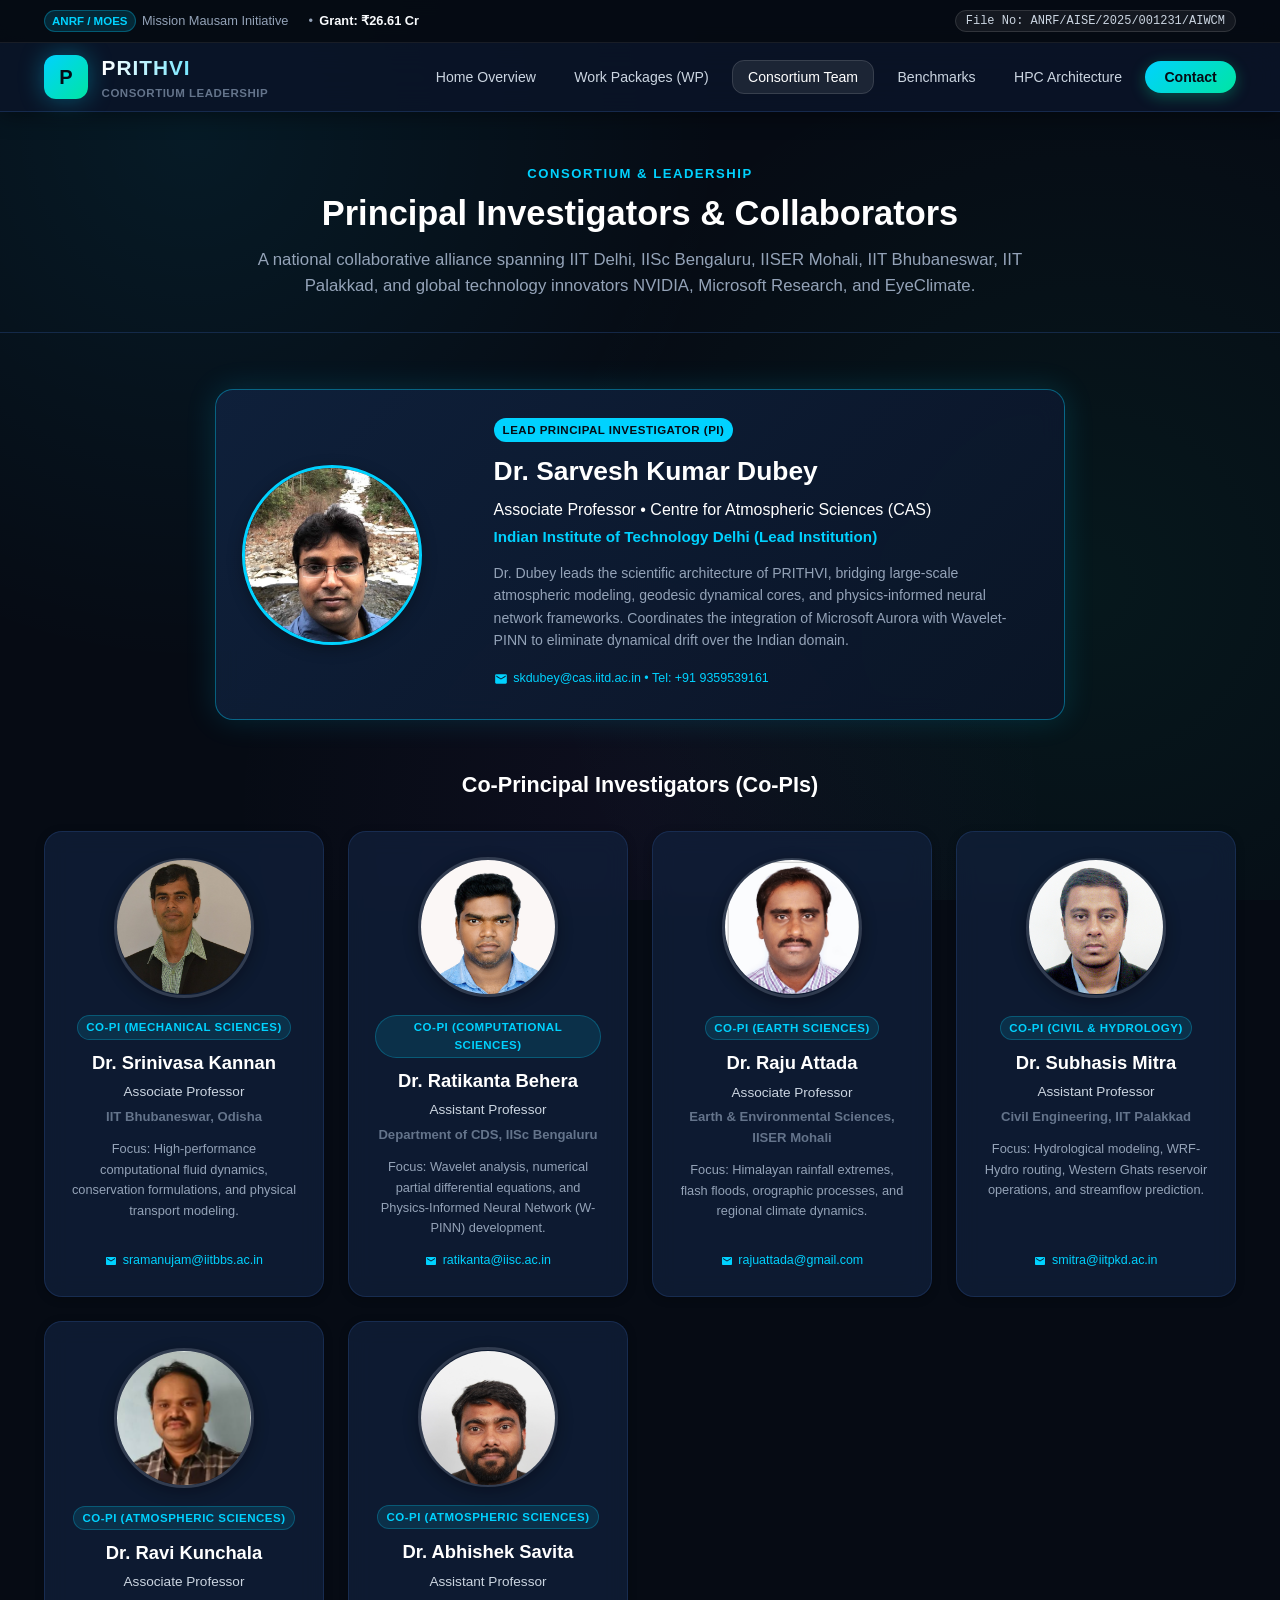
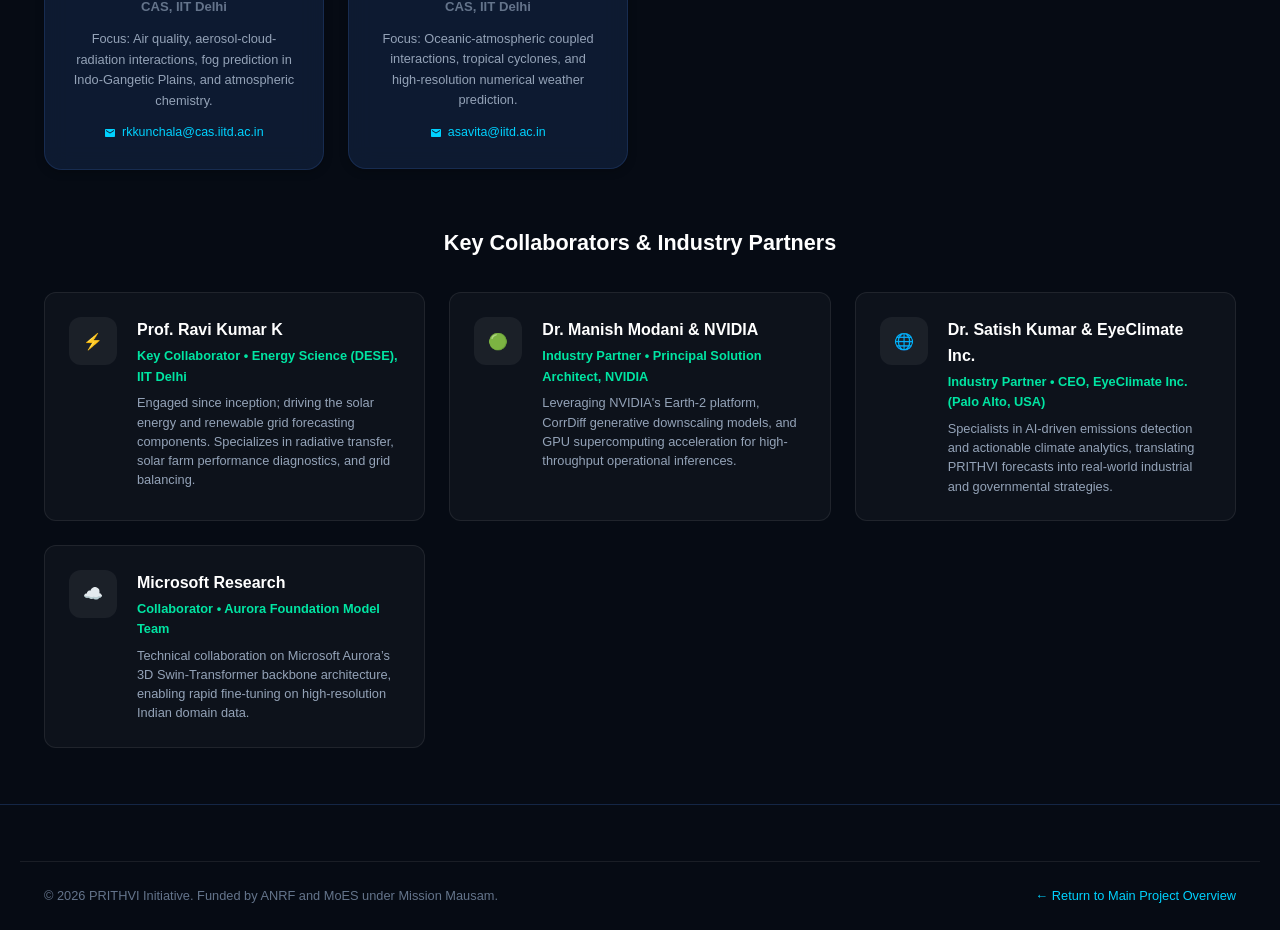
==== team.html @ 878b743e "Initial release of PRITHVI project website (ANRF / MoES Mission Mausam)" ====
<!DOCTYPE html>
<html lang="en">
<head>
  <meta charset="UTF-8">
  <meta name="viewport" content="width=device-width, initial-scale=1.0">
  <title>Consortium Investigators & Partners | PRITHVI Initiative</title>
  <meta name="description" content="Principal Investigators, Co-PIs, and Collaborating Institutions of PRITHVI.">
  <link rel="stylesheet" href="assets/css/prithvi.css">
  <link rel="shortcut icon" href="assets/images/iitd_logo_red.png" type="image/png">
</head>
<body>

  <!-- Top Strip -->
  <aside class="top-gov-banner">
    <div class="container top-gov-content">
      <div class="funding-sponsors">
        <span class="sponsor-badge"><span class="tag">ANRF / MoES</span> Mission Mausam Initiative</span>
        <span class="sponsor-badge">&bull; <strong>Grant: ₹26.61 Cr</strong></span>
      </div>
      <div>
        <span class="grant-id-badge">File No: ANRF/AISE/2025/001231/AIWCM</span>
      </div>
    </div>
  </aside>

  <!-- Navigation -->
  <header class="site-nav-wrapper">
    <div class="container site-nav">
      <a href="index.html" class="nav-brand">
        <div class="brand-icon-emblem">P</div>
        <div class="brand-titles">
          <span class="brand-title-main">PRITHVI</span>
          <span class="brand-title-sub">Consortium Leadership</span>
        </div>
      </a>

      <button class="mobile-menu-btn" id="mobileMenuBtn" aria-label="Toggle navigation menu">&#9776;</button>

      <ul class="nav-menu" id="navMenu">
        <li><a href="index.html" class="nav-link">Home Overview</a></li>
        <li><a href="wp.html" class="nav-link">Work Packages (WP)</a></li>
        <li><a href="team.html" class="nav-link active">Consortium Team</a></li>
        <li><a href="index.html#benchmarks" class="nav-link">Benchmarks</a></li>
        <li><a href="index.html#compute" class="nav-link">HPC Architecture</a></li>
        <li><a href="index.html#contact" class="nav-link nav-cta">Contact</a></li>
      </ul>
    </div>
  </header>

  <!-- Page Header -->
  <section class="section-wrapper" style="padding: 3rem 0 2rem; border-bottom: 1px solid var(--prithvi-navy-border);">
    <div class="container" style="text-align: center;">
      <span class="section-eyebrow">Consortium & Leadership</span>
      <h1 class="section-title">Principal Investigators & Collaborators</h1>
      <p class="section-subtitle" style="max-width: 820px; margin: 0 auto;">
        A national collaborative alliance spanning IIT Delhi, IISc Bengaluru, IISER Mohali, IIT Bhubaneswar, IIT Palakkad, and global technology innovators NVIDIA, Microsoft Research, and EyeClimate.
      </p>
    </div>
  </section>

  <!-- Team Main Content -->
  <main class="main-content container" style="padding: 3.5rem 1.5rem;">
    
    <!-- Lead PI Card -->
    <div class="team-card lead-pi" style="margin-bottom: 3rem;">
      <div class="team-avatar-box">
        <img src="assets/images/team/sarvesh_dubey.jpg" alt="Dr. Sarvesh Kumar Dubey">
      </div>
      <div>
        <span class="team-role-badge lead">Lead Principal Investigator (PI)</span>
        <h3 class="team-name" style="font-size: 1.65rem;">Dr. Sarvesh Kumar Dubey</h3>
        <p class="team-title" style="font-size: 1rem; color: #ffffff;">Associate Professor &bull; Centre for Atmospheric Sciences (CAS)</p>
        <p class="team-institution" style="color: var(--prithvi-cyan); font-size: 0.95rem;">Indian Institute of Technology Delhi (Lead Institution)</p>
        <p style="font-size: 0.88rem; color: var(--text-secondary); line-height: 1.6; margin: 0.75rem 0 1rem;">
          Dr. Dubey leads the scientific architecture of PRITHVI, bridging large-scale atmospheric modeling, geodesic dynamical cores, and physics-informed neural network frameworks. Coordinates the integration of Microsoft Aurora with Wavelet-PINN to eliminate dynamical drift over the Indian domain.
        </p>
        <a href="mailto:skdubey@cas.iitd.ac.in" class="team-email">
          <svg width="14" height="14" fill="currentColor" viewBox="0 0 24 24"><path d="M20 4H4c-1.1 0-1.99.9-1.99 2L2 18c0 1.1.9 2 2 2h16c1.1 0 2-.9 2-2V6c0-1.1-.9-2-2-2zm0 4l-8 5-8-5V6l8 5 8-5v2z"/></svg>
          skdubey@cas.iitd.ac.in &bull; Tel: +91 9359539161
        </a>
      </div>
    </div>

    <!-- Co-PIs Grid -->
    <h3 style="font-size: 1.35rem; font-weight: 700; color: #ffffff; margin-bottom: 1.75rem; text-align: center;">
      Co-Principal Investigators (Co-PIs)
    </h3>

    <div class="team-grid" style="margin-bottom: 3.5rem;">
      
      <div class="team-card">
        <div class="team-avatar-box">
          <img src="assets/images/team/srinivasa_kannan.png" alt="Dr. Srinivasa Kannan">
        </div>
        <span class="team-role-badge">Co-PI (Mechanical Sciences)</span>
        <h4 class="team-name">Dr. Srinivasa Kannan</h4>
        <p class="team-title">Associate Professor</p>
        <p class="team-institution">IIT Bhubaneswar, Odisha</p>
        <p style="font-size: 0.8rem; color: var(--text-secondary); margin-bottom: 0.75rem;">
          Focus: High-performance computational fluid dynamics, conservation formulations, and physical transport modeling.
        </p>
        <a href="mailto:sramanujam@iitbbs.ac.in" class="team-email">
          <svg width="12" height="12" fill="currentColor" viewBox="0 0 24 24"><path d="M20 4H4c-1.1 0-1.99.9-1.99 2L2 18c0 1.1.9 2 2 2h16c1.1 0 2-.9 2-2V6c0-1.1-.9-2-2-2zm0 4l-8 5-8-5V6l8 5 8-5v2z"/></svg>
          sramanujam@iitbbs.ac.in
        </a>
      </div>

      <div class="team-card">
        <div class="team-avatar-box">
          <img src="assets/images/team/ratikanta_behera.png" alt="Dr. Ratikanta Behera">
        </div>
        <span class="team-role-badge">Co-PI (Computational Sciences)</span>
        <h4 class="team-name">Dr. Ratikanta Behera</h4>
        <p class="team-title">Assistant Professor</p>
        <p class="team-institution">Department of CDS, IISc Bengaluru</p>
        <p style="font-size: 0.8rem; color: var(--text-secondary); margin-bottom: 0.75rem;">
          Focus: Wavelet analysis, numerical partial differential equations, and Physics-Informed Neural Network (W-PINN) development.
        </p>
        <a href="mailto:ratikanta@iisc.ac.in" class="team-email">
          <svg width="12" height="12" fill="currentColor" viewBox="0 0 24 24"><path d="M20 4H4c-1.1 0-1.99.9-1.99 2L2 18c0 1.1.9 2 2 2h16c1.1 0 2-.9 2-2V6c0-1.1-.9-2-2-2zm0 4l-8 5-8-5V6l8 5 8-5v2z"/></svg>
          ratikanta@iisc.ac.in
        </a>
      </div>

      <div class="team-card">
        <div class="team-avatar-box">
          <img src="assets/images/team/raju_attada.png" alt="Dr. Raju Attada">
        </div>
        <span class="team-role-badge">Co-PI (Earth Sciences)</span>
        <h4 class="team-name">Dr. Raju Attada</h4>
        <p class="team-title">Associate Professor</p>
        <p class="team-institution">Earth & Environmental Sciences, IISER Mohali</p>
        <p style="font-size: 0.8rem; color: var(--text-secondary); margin-bottom: 0.75rem;">
          Focus: Himalayan rainfall extremes, flash floods, orographic processes, and regional climate dynamics.
        </p>
        <a href="mailto:rajuattada@gmail.com" class="team-email">
          <svg width="12" height="12" fill="currentColor" viewBox="0 0 24 24"><path d="M20 4H4c-1.1 0-1.99.9-1.99 2L2 18c0 1.1.9 2 2 2h16c1.1 0 2-.9 2-2V6c0-1.1-.9-2-2-2zm0 4l-8 5-8-5V6l8 5 8-5v2z"/></svg>
          rajuattada@gmail.com
        </a>
      </div>

      <div class="team-card">
        <div class="team-avatar-box">
          <img src="assets/images/team/subhasis_mitra.png" alt="Dr. Subhasis Mitra">
        </div>
        <span class="team-role-badge">Co-PI (Civil & Hydrology)</span>
        <h4 class="team-name">Dr. Subhasis Mitra</h4>
        <p class="team-title">Assistant Professor</p>
        <p class="team-institution">Civil Engineering, IIT Palakkad</p>
        <p style="font-size: 0.8rem; color: var(--text-secondary); margin-bottom: 0.75rem;">
          Focus: Hydrological modeling, WRF-Hydro routing, Western Ghats reservoir operations, and streamflow prediction.
        </p>
        <a href="mailto:smitra@iitpkd.ac.in" class="team-email">
          <svg width="12" height="12" fill="currentColor" viewBox="0 0 24 24"><path d="M20 4H4c-1.1 0-1.99.9-1.99 2L2 18c0 1.1.9 2 2 2h16c1.1 0 2-.9 2-2V6c0-1.1-.9-2-2-2zm0 4l-8 5-8-5V6l8 5 8-5v2z"/></svg>
          smitra@iitpkd.ac.in
        </a>
      </div>

      <div class="team-card">
        <div class="team-avatar-box">
          <img src="assets/images/team/ravi_kunchala.png" alt="Dr. Ravi Kunchala">
        </div>
        <span class="team-role-badge">Co-PI (Atmospheric Sciences)</span>
        <h4 class="team-name">Dr. Ravi Kunchala</h4>
        <p class="team-title">Associate Professor</p>
        <p class="team-institution">CAS, IIT Delhi</p>
        <p style="font-size: 0.8rem; color: var(--text-secondary); margin-bottom: 0.75rem;">
          Focus: Air quality, aerosol-cloud-radiation interactions, fog prediction in Indo-Gangetic Plains, and atmospheric chemistry.
        </p>
        <a href="mailto:rkkunchala@cas.iitd.ac.in" class="team-email">
          <svg width="12" height="12" fill="currentColor" viewBox="0 0 24 24"><path d="M20 4H4c-1.1 0-1.99.9-1.99 2L2 18c0 1.1.9 2 2 2h16c1.1 0 2-.9 2-2V6c0-1.1-.9-2-2-2zm0 4l-8 5-8-5V6l8 5 8-5v2z"/></svg>
          rkkunchala@cas.iitd.ac.in
        </a>
      </div>

      <div class="team-card">
        <div class="team-avatar-box">
          <img src="assets/images/team/abhishek_savita.png" alt="Dr. Abhishek Savita">
        </div>
        <span class="team-role-badge">Co-PI (Atmospheric Sciences)</span>
        <h4 class="team-name">Dr. Abhishek Savita</h4>
        <p class="team-title">Assistant Professor</p>
        <p class="team-institution">CAS, IIT Delhi</p>
        <p style="font-size: 0.8rem; color: var(--text-secondary); margin-bottom: 0.75rem;">
          Focus: Oceanic-atmospheric coupled interactions, tropical cyclones, and high-resolution numerical weather prediction.
        </p>
        <a href="mailto:asavita@iitd.ac.in" class="team-email">
          <svg width="12" height="12" fill="currentColor" viewBox="0 0 24 24"><path d="M20 4H4c-1.1 0-1.99.9-1.99 2L2 18c0 1.1.9 2 2 2h16c1.1 0 2-.9 2-2V6c0-1.1-.9-2-2-2zm0 4l-8 5-8-5V6l8 5 8-5v2z"/></svg>
          asavita@iitd.ac.in
        </a>
      </div>

    </div>

    <!-- Key Collaborators & Industry Section -->
    <h3 style="font-size: 1.35rem; font-weight: 700; color: #ffffff; margin-bottom: 1.5rem; text-align: center;">
      Key Collaborators & Industry Partners
    </h3>

    <div class="collab-cards-grid">
      <div class="collab-card">
        <div class="collab-icon">⚡</div>
        <div class="collab-info">
          <h4>Prof. Ravi Kumar K</h4>
          <div class="collab-role">Key Collaborator &bull; Energy Science (DESE), IIT Delhi</div>
          <p>
            Engaged since inception; driving the solar energy and renewable grid forecasting components. Specializes in radiative transfer, solar farm performance diagnostics, and grid balancing.
          </p>
        </div>
      </div>

      <div class="collab-card">
        <div class="collab-icon">🟢</div>
        <div class="collab-info">
          <h4>Dr. Manish Modani & NVIDIA</h4>
          <div class="collab-role">Industry Partner &bull; Principal Solution Architect, NVIDIA</div>
          <p>
            Leveraging NVIDIA's Earth-2 platform, CorrDiff generative downscaling models, and GPU supercomputing acceleration for high-throughput operational inferences.
          </p>
        </div>
      </div>

      <div class="collab-card">
        <div class="collab-icon">🌐</div>
        <div class="collab-info">
          <h4>Dr. Satish Kumar & EyeClimate Inc.</h4>
          <div class="collab-role">Industry Partner &bull; CEO, EyeClimate Inc. (Palo Alto, USA)</div>
          <p>
            Specialists in AI-driven emissions detection and actionable climate analytics, translating PRITHVI forecasts into real-world industrial and governmental strategies.
          </p>
        </div>
      </div>

      <div class="collab-card">
        <div class="collab-icon">☁️</div>
        <div class="collab-info">
          <h4>Microsoft Research</h4>
          <div class="collab-role">Collaborator &bull; Aurora Foundation Model Team</div>
          <p>
            Technical collaboration on Microsoft Aurora’s 3D Swin-Transformer backbone architecture, enabling rapid fine-tuning on high-resolution Indian domain data.
          </p>
        </div>
      </div>
    </div>

  </main>

  <!-- Footer -->
  <footer class="prithvi-footer">
    <div class="container footer-bottom">
      <div>&copy; 2026 PRITHVI Initiative. Funded by ANRF and MoES under Mission Mausam.</div>
      <div><a href="index.html" style="color: var(--prithvi-cyan);">&larr; Return to Main Project Overview</a></div>
    </div>
  </footer>

  <script src="assets/js/prithvi.js"></script>
</body>
</html>
---- assets/css/prithvi.css ----
/* ==========================================================================
   PRITHVI: Physics-informed Regional Foundational Model for India
   Official Project Website Stylesheet
   Designed for ANRF / MoES Mission Mausam Initiative
   ========================================================================== */

:root {
  /* Brand Atmospheric Palette */
  --prithvi-navy-dark: #060b14;
  --prithvi-navy: #0b1528;
  --prithvi-navy-surface: #101e38;
  --prithvi-navy-card: rgba(18, 34, 62, 0.7);
  --prithvi-navy-border: rgba(30, 58, 102, 0.6);

  --prithvi-cyan: #00d2ff;
  --prithvi-cyan-glow: rgba(0, 210, 255, 0.25);
  --prithvi-teal: #00e5a3;
  --prithvi-teal-glow: rgba(0, 229, 163, 0.25);
  --prithvi-gold: #ffbe0b;
  --prithvi-gold-glow: rgba(255, 190, 11, 0.25);
  --prithvi-coral: #ff0055;
  --prithvi-purple: #9d4edd;

  /* Typography Colors */
  --text-primary: #f8fafc;
  --text-secondary: #94a3b8;
  --text-muted: #64748b;
  --text-accent: #38bdf8;

  /* Elevation & Shadows */
  --shadow-sm: 0 2px 8px rgba(0, 0, 0, 0.25);
  --shadow-md: 0 8px 24px rgba(0, 0, 0, 0.35);
  --shadow-lg: 0 16px 36px rgba(0, 0, 0, 0.45);
  --shadow-cyan: 0 0 25px rgba(0, 210, 255, 0.35);
  --shadow-teal: 0 0 25px rgba(0, 229, 163, 0.35);

  --radius-sm: 6px;
  --radius-md: 12px;
  --radius-lg: 18px;
  --radius-full: 9999px;

  --transition: all 0.3s cubic-bezier(0.16, 1, 0.3, 1);
  --max-width: 1240px;
}

/* Reset & Basics */
*, *::before, *::after {
  box-sizing: border-box;
  margin: 0;
  padding: 0;
}

html {
  font-family: -apple-system, BlinkMacSystemFont, "Segoe UI", Roboto, "Inter", "Helvetica Neue", Arial, sans-serif;
  font-size: 16px;
  line-height: 1.6;
  color: var(--text-primary);
  background-color: var(--prithvi-navy-dark);
  scroll-behavior: smooth;
}

body {
  min-height: 100vh;
  display: flex;
  flex-direction: column;
  background: 
    radial-gradient(circle at 15% 15%, rgba(0, 210, 255, 0.08) 0%, transparent 40%),
    radial-gradient(circle at 85% 65%, rgba(0, 229, 163, 0.06) 0%, transparent 45%),
    radial-gradient(circle at 50% 90%, rgba(157, 78, 221, 0.05) 0%, transparent 40%),
    var(--prithvi-navy-dark);
  background-attachment: fixed;
  overflow-x: hidden;
  -webkit-font-smoothing: antialiased;
}

a {
  color: var(--prithvi-cyan);
  text-decoration: none;
  transition: var(--transition);
}

a:hover {
  color: #7dd3fc;
  text-shadow: 0 0 8px rgba(56, 189, 248, 0.5);
}

img {
  max-width: 100%;
  height: auto;
  display: block;
}

.container {
  width: 100%;
  max-width: var(--max-width);
  margin: 0 auto;
  padding: 0 1.5rem;
}

/* ==========================================================================
   TOP INSTITUTIONAL & FUNDING BANNER
   ========================================================================== */
.top-gov-banner {
  background: rgba(6, 11, 20, 0.95);
  backdrop-filter: blur(12px);
  border-bottom: 1px solid rgba(255, 255, 255, 0.08);
  padding: 0.6rem 0;
  font-size: 0.8rem;
  z-index: 100;
  position: relative;
}

.top-gov-content {
  display: flex;
  align-items: center;
  justify-content: space-between;
  flex-wrap: wrap;
  gap: 0.75rem;
}

.funding-sponsors {
  display: flex;
  align-items: center;
  gap: 1.25rem;
  flex-wrap: wrap;
}

.sponsor-badge {
  display: inline-flex;
  align-items: center;
  gap: 0.4rem;
  color: var(--text-secondary);
  font-weight: 500;
}

.sponsor-badge strong {
  color: var(--text-primary);
  font-weight: 700;
}

.sponsor-badge .tag {
  background: rgba(0, 210, 255, 0.15);
  color: var(--prithvi-cyan);
  border: 1px solid rgba(0, 210, 255, 0.3);
  padding: 1px 7px;
  border-radius: var(--radius-full);
  font-size: 0.72rem;
  font-weight: 700;
  text-transform: uppercase;
}

.grant-id-badge {
  color: #cbd5e1;
  background: rgba(255, 255, 255, 0.06);
  padding: 3px 10px;
  border-radius: var(--radius-full);
  border: 1px solid rgba(255, 255, 255, 0.12);
  font-family: ui-monospace, SFMono-Regular, Menlo, Monaco, Consolas, monospace;
  font-size: 0.75rem;
}

/* ==========================================================================
   MAIN NAVIGATION
   ========================================================================== */
.site-nav-wrapper {
  background: rgba(11, 21, 40, 0.85);
  backdrop-filter: blur(16px);
  position: sticky;
  top: 0;
  z-index: 90;
  border-bottom: 1px solid var(--prithvi-navy-border);
  box-shadow: 0 4px 20px rgba(0, 0, 0, 0.4);
}

.site-nav {
  display: flex;
  align-items: center;
  justify-content: space-between;
  height: 68px;
}

.nav-brand {
  display: flex;
  align-items: center;
  gap: 0.85rem;
  text-decoration: none;
}

.brand-icon-emblem {
  width: 44px;
  height: 44px;
  border-radius: var(--radius-md);
  background: linear-gradient(135deg, #00d2ff 0%, #00e5a3 100%);
  display: flex;
  align-items: center;
  justify-content: center;
  color: #060b14;
  font-weight: 900;
  font-size: 1.25rem;
  box-shadow: var(--shadow-cyan);
}

.brand-titles {
  display: flex;
  flex-direction: column;
}

.brand-title-main {
  font-size: 1.3rem;
  font-weight: 800;
  letter-spacing: 1px;
  color: #ffffff;
  background: linear-gradient(90deg, #ffffff 0%, var(--prithvi-cyan) 100%);
  -webkit-background-clip: text;
  -webkit-text-fill-color: transparent;
}

.brand-title-sub {
  font-size: 0.72rem;
  font-weight: 600;
  color: var(--text-muted);
  text-transform: uppercase;
  letter-spacing: 0.5px;
}

.nav-menu {
  display: flex;
  align-items: center;
  gap: 0.5rem;
  list-style: none;
}

.nav-link {
  color: #cbd5e1;
  font-size: 0.88rem;
  font-weight: 500;
  padding: 0.5rem 0.95rem;
  border-radius: var(--radius-md);
  transition: var(--transition);
}

.nav-link:hover, .nav-link.active {
  color: #ffffff;
  background: rgba(255, 255, 255, 0.08);
  border: 1px solid rgba(255, 255, 255, 0.12);
}

.nav-cta {
  background: linear-gradient(135deg, var(--prithvi-cyan) 0%, var(--prithvi-teal) 100%);
  color: #060b14 !important;
  font-weight: 700;
  padding: 0.5rem 1.2rem;
  border-radius: var(--radius-full);
  box-shadow: 0 4px 15px rgba(0, 229, 163, 0.3);
  border: none !important;
}

.nav-cta:hover {
  transform: translateY(-2px);
  box-shadow: 0 6px 20px rgba(0, 229, 163, 0.5);
}

.mobile-menu-btn {
  display: none;
  background: none;
  border: 1px solid rgba(255, 255, 255, 0.2);
  color: #ffffff;
  font-size: 1.4rem;
  padding: 0.35rem 0.65rem;
  border-radius: var(--radius-sm);
  cursor: pointer;
}

/* ==========================================================================
   HERO SECTION
   ========================================================================== */
.hero-section {
  position: relative;
  padding: 4.5rem 0 3.5rem;
  border-bottom: 1px solid var(--prithvi-navy-border);
  overflow: hidden;
}

.hero-glow-back {
  position: absolute;
  top: -150px;
  left: 50%;
  transform: translateX(-50%);
  width: 700px;
  height: 450px;
  background: radial-gradient(circle, rgba(0, 210, 255, 0.15) 0%, rgba(0, 229, 163, 0.08) 50%, transparent 70%);
  filter: blur(50px);
  pointer-events: none;
  z-index: 0;
}

.hero-content {
  position: relative;
  z-index: 1;
  text-align: center;
  max-width: 980px;
  margin: 0 auto;
}

.hero-meta-strip {
  display: inline-flex;
  align-items: center;
  gap: 0.6rem;
  background: rgba(255, 255, 255, 0.05);
  border: 1px solid rgba(255, 255, 255, 0.12);
  padding: 0.4rem 1.1rem;
  border-radius: var(--radius-full);
  font-size: 0.85rem;
  color: #cbd5e1;
  margin-bottom: 1.5rem;
  backdrop-filter: blur(8px);
}

.hero-meta-strip .pulse-dot {
  width: 8px;
  height: 8px;
  border-radius: 50%;
  background: var(--prithvi-teal);
  box-shadow: 0 0 10px var(--prithvi-teal);
  animation: pulse 2s infinite;
}

@keyframes pulse {
  0% { transform: scale(0.95); opacity: 0.8; }
  50% { transform: scale(1.3); opacity: 1; }
  100% { transform: scale(0.95); opacity: 0.8; }
}

.hero-acronym {
  font-size: 4rem;
  font-weight: 900;
  letter-spacing: -1px;
  line-height: 1.05;
  margin-bottom: 0.75rem;
  background: linear-gradient(135deg, #ffffff 0%, #a5f3fc 40%, var(--prithvi-cyan) 80%, var(--prithvi-teal) 100%);
  -webkit-background-clip: text;
  -webkit-text-fill-color: transparent;
}

.hero-full-title {
  font-size: 1.55rem;
  font-weight: 700;
  line-height: 1.35;
  color: #e2e8f0;
  margin-bottom: 1.5rem;
}

.hero-subtitle {
  font-size: 1.1rem;
  line-height: 1.7;
  color: var(--text-secondary);
  margin-bottom: 2.25rem;
  max-width: 840px;
  margin-left: auto;
  margin-right: auto;
}

.hero-actions {
  display: flex;
  align-items: center;
  justify-content: center;
  gap: 1.25rem;
  flex-wrap: wrap;
  margin-bottom: 3rem;
}

.btn-primary {
  display: inline-flex;
  align-items: center;
  gap: 0.5rem;
  background: linear-gradient(135deg, var(--prithvi-cyan) 0%, var(--prithvi-teal) 100%);
  color: #060b14;
  font-weight: 700;
  font-size: 0.95rem;
  padding: 0.85rem 1.75rem;
  border-radius: var(--radius-full);
  box-shadow: var(--shadow-teal);
  transition: var(--transition);
}

.btn-primary:hover {
  transform: translateY(-2px);
  box-shadow: 0 8px 25px rgba(0, 229, 163, 0.45);
  color: #000;
}

.btn-secondary {
  display: inline-flex;
  align-items: center;
  gap: 0.5rem;
  background: rgba(255, 255, 255, 0.06);
  color: #ffffff;
  font-weight: 600;
  font-size: 0.95rem;
  padding: 0.85rem 1.75rem;
  border-radius: var(--radius-full);
  border: 1px solid rgba(255, 255, 255, 0.2);
  transition: var(--transition);
}

.btn-secondary:hover {
  background: rgba(255, 255, 255, 0.12);
  border-color: #ffffff;
  color: #ffffff;
}

/* Key Project Stat Highlights */
.hero-stats-grid {
  display: grid;
  grid-template-columns: repeat(4, 1fr);
  gap: 1.25rem;
  margin-top: 1rem;
}

.stat-card {
  background: var(--prithvi-navy-card);
  backdrop-filter: blur(12px);
  border: 1px solid var(--prithvi-navy-border);
  padding: 1.25rem;
  border-radius: var(--radius-md);
  box-shadow: var(--shadow-sm);
  text-align: left;
  position: relative;
  overflow: hidden;
  transition: var(--transition);
}

.stat-card:hover {
  transform: translateY(-3px);
  border-color: rgba(0, 210, 255, 0.4);
  box-shadow: var(--shadow-md);
}

.stat-card::after {
  content: "";
  position: absolute;
  top: 0;
  left: 0;
  width: 4px;
  height: 100%;
  background: var(--prithvi-cyan);
}

.stat-card.gold::after { background: var(--prithvi-gold); }
.stat-card.teal::after { background: var(--prithvi-teal); }
.stat-card.coral::after { background: var(--prithvi-coral); }

.stat-value {
  font-size: 1.65rem;
  font-weight: 800;
  color: #ffffff;
  line-height: 1.2;
}

.stat-label {
  font-size: 0.8rem;
  font-weight: 600;
  color: var(--text-muted);
  text-transform: uppercase;
  letter-spacing: 0.5px;
  margin-top: 0.25rem;
}

.stat-subtext {
  font-size: 0.75rem;
  color: var(--text-secondary);
  margin-top: 0.25rem;
}

/* ==========================================================================
   SECTION HEADERS
   ========================================================================== */
.section-wrapper {
  padding: 4.5rem 0;
  border-bottom: 1px solid var(--prithvi-navy-border);
}

.section-head {
  text-align: center;
  max-width: 800px;
  margin: 0 auto 3rem;
}

.section-eyebrow {
  display: inline-flex;
  align-items: center;
  gap: 0.4rem;
  color: var(--prithvi-cyan);
  font-size: 0.82rem;
  font-weight: 700;
  text-transform: uppercase;
  letter-spacing: 1.5px;
  margin-bottom: 0.5rem;
}

.section-title {
  font-size: 2.15rem;
  font-weight: 800;
  color: #ffffff;
  line-height: 1.25;
  margin-bottom: 0.75rem;
}

.section-subtitle {
  font-size: 1.05rem;
  color: var(--text-secondary);
  line-height: 1.6;
}

/* ==========================================================================
   WORK PACKAGES (WP) & INTERACTIVE FLOWCHART SECTION
   ========================================================================== */
.flowchart-container {
  background: linear-gradient(180deg, rgba(16, 30, 56, 0.75) 0%, rgba(11, 21, 40, 0.95) 100%);
  border: 1px solid var(--prithvi-navy-border);
  border-radius: var(--radius-lg);
  padding: 2.25rem;
  box-shadow: var(--shadow-lg);
  position: relative;
  overflow: hidden;
  margin-bottom: 2.5rem;
}

.flowchart-toolbar {
  display: flex;
  align-items: center;
  justify-content: space-between;
  flex-wrap: wrap;
  gap: 1rem;
  margin-bottom: 2rem;
  padding-bottom: 1.25rem;
  border-bottom: 1px solid rgba(255, 255, 255, 0.08);
}

.flowchart-controls {
  display: flex;
  align-items: center;
  gap: 0.5rem;
  flex-wrap: wrap;
}

.flowchart-btn {
  background: rgba(255, 255, 255, 0.06);
  border: 1px solid rgba(255, 255, 255, 0.12);
  color: var(--text-secondary);
  font-size: 0.82rem;
  font-weight: 600;
  padding: 0.45rem 1rem;
  border-radius: var(--radius-full);
  cursor: pointer;
  transition: var(--transition);
}

.flowchart-btn:hover {
  background: rgba(255, 255, 255, 0.12);
  color: #ffffff;
}

.flowchart-btn.active {
  background: var(--prithvi-cyan);
  color: #060b14;
  border-color: var(--prithvi-cyan);
  font-weight: 700;
  box-shadow: 0 0 12px rgba(0, 210, 255, 0.35);
}

.view-modal-btn {
  display: inline-flex;
  align-items: center;
  gap: 0.4rem;
  font-size: 0.82rem;
  color: var(--prithvi-cyan);
  background: none;
  border: 1px solid rgba(0, 210, 255, 0.3);
  padding: 0.45rem 0.95rem;
  border-radius: var(--radius-sm);
  cursor: pointer;
  transition: var(--transition);
}

.view-modal-btn:hover {
  background: rgba(0, 210, 255, 0.15);
  border-color: var(--prithvi-cyan);
}

/* Visual Architecture Flow Layout */
.arch-flow-diagram {
  display: flex;
  flex-direction: column;
  gap: 1.5rem;
  position: relative;
}

/* Tier Headers */
.flow-tier {
  position: relative;
}

.tier-label-box {
  display: flex;
  align-items: center;
  gap: 0.75rem;
  margin-bottom: 1rem;
}

.tier-tag {
  background: rgba(0, 210, 255, 0.15);
  color: var(--prithvi-cyan);
  font-size: 0.75rem;
  font-weight: 700;
  padding: 3px 10px;
  border-radius: var(--radius-full);
  text-transform: uppercase;
  letter-spacing: 0.5px;
  border: 1px solid rgba(0, 210, 255, 0.3);
}

.tier-title {
  font-size: 0.95rem;
  font-weight: 700;
  color: #ffffff;
}

.flow-connector-line {
  display: flex;
  justify-content: center;
  align-items: center;
  height: 28px;
  position: relative;
}

.flow-connector-line svg {
  color: var(--prithvi-cyan);
  filter: drop-shadow(0 0 4px rgba(0, 210, 255, 0.6));
}

/* Data Sources Grid */
.sources-grid {
  display: grid;
  grid-template-columns: repeat(auto-fit, minmax(180px, 1fr));
  gap: 0.85rem;
}

.source-node {
  background: rgba(255, 255, 255, 0.04);
  border: 1px dashed rgba(255, 255, 255, 0.15);
  padding: 0.85rem 1rem;
  border-radius: var(--radius-md);
  display: flex;
  align-items: center;
  gap: 0.65rem;
  font-size: 0.82rem;
  color: #e2e8f0;
  transition: var(--transition);
}

.source-node:hover {
  background: rgba(255, 255, 255, 0.08);
  border-color: var(--prithvi-cyan);
  transform: translateY(-2px);
}

.source-node svg {
  color: var(--prithvi-cyan);
  flex-shrink: 0;
}

/* Pinnora Core Engine Card */
.engine-core-card {
  background: linear-gradient(135deg, rgba(0, 210, 255, 0.12) 0%, rgba(0, 229, 163, 0.1) 100%);
  border: 2px solid rgba(0, 210, 255, 0.35);
  border-radius: var(--radius-lg);
  padding: 1.5rem;
  display: grid;
  grid-template-columns: 240px 1fr 240px;
  gap: 1.5rem;
  align-items: center;
  box-shadow: 0 0 30px rgba(0, 210, 255, 0.15);
  position: relative;
}

.engine-pillar {
  background: rgba(6, 11, 20, 0.7);
  border: 1px solid rgba(255, 255, 255, 0.1);
  padding: 1rem 1.15rem;
  border-radius: var(--radius-md);
  text-align: center;
}

.engine-pillar h4 {
  font-size: 0.95rem;
  font-weight: 700;
  color: #ffffff;
  margin-bottom: 0.25rem;
}

.engine-pillar p {
  font-size: 0.75rem;
  color: var(--text-secondary);
}

.engine-center {
  text-align: center;
  padding: 0 1rem;
}

.engine-center .core-name {
  font-size: 1.6rem;
  font-weight: 900;
  color: #ffffff;
  letter-spacing: 0.5px;
  background: linear-gradient(90deg, #ffffff, var(--prithvi-teal));
  -webkit-background-clip: text;
  -webkit-text-fill-color: transparent;
}

.engine-center .core-tagline {
  font-size: 0.85rem;
  color: var(--text-secondary);
  margin-top: 0.25rem;
}

/* 4 WP Columns Grid */
.wp-boxes-grid {
  display: grid;
  grid-template-columns: repeat(4, 1fr);
  gap: 1.25rem;
}

.wp-box {
  background: var(--prithvi-navy-card);
  border: 1px solid var(--prithvi-navy-border);
  border-radius: var(--radius-md);
  padding: 1.4rem;
  display: flex;
  flex-direction: column;
  justify-content: space-between;
  box-shadow: var(--shadow-sm);
  transition: var(--transition);
  position: relative;
  overflow: hidden;
}

.wp-box:hover {
  transform: translateY(-4px);
  box-shadow: var(--shadow-md);
  border-color: rgba(0, 210, 255, 0.4);
}

.wp-box.active-filter {
  border-color: var(--prithvi-cyan);
  box-shadow: 0 0 20px rgba(0, 210, 255, 0.25);
  background: rgba(18, 38, 70, 0.85);
}

.wp-box::before {
  content: "";
  position: absolute;
  top: 0;
  left: 0;
  right: 0;
  height: 4px;
  background: var(--prithvi-cyan);
}

.wp-box.wp2::before { background: var(--prithvi-teal); }
.wp-box.wp3::before { background: var(--prithvi-gold); }
.wp-box.wp4::before { background: var(--prithvi-purple); }

.wp-badge-top {
  display: flex;
  align-items: center;
  justify-content: space-between;
  margin-bottom: 0.75rem;
}

.wp-num-badge {
  font-size: 0.75rem;
  font-weight: 800;
  color: #060b14;
  background: var(--prithvi-cyan);
  padding: 2px 8px;
  border-radius: var(--radius-full);
}

.wp-box.wp2 .wp-num-badge { background: var(--prithvi-teal); }
.wp-box.wp3 .wp-num-badge { background: var(--prithvi-gold); }
.wp-box.wp4 .wp-num-badge { background: var(--prithvi-purple); color: #fff; }

.wp-lead-inst {
  font-size: 0.72rem;
  color: var(--text-muted);
  font-weight: 600;
}

.wp-title-text {
  font-size: 1.05rem;
  font-weight: 700;
  color: #ffffff;
  line-height: 1.35;
  margin-bottom: 0.85rem;
}

.wp-highlights-list {
  list-style: none;
  font-size: 0.8rem;
  color: var(--text-secondary);
  display: flex;
  flex-direction: column;
  gap: 0.5rem;
  margin-bottom: 1.25rem;
}

.wp-highlights-list li {
  position: relative;
  padding-left: 1.1rem;
}

.wp-highlights-list li::before {
  content: "›";
  position: absolute;
  left: 0;
  top: -1px;
  color: var(--prithvi-cyan);
  font-weight: 900;
  font-size: 1rem;
}

.wp-output-pill {
  background: rgba(255, 255, 255, 0.04);
  border: 1px solid rgba(255, 255, 255, 0.08);
  border-radius: var(--radius-sm);
  padding: 0.5rem 0.65rem;
  font-size: 0.72rem;
  color: #cbd5e1;
  margin-top: auto;
}

.wp-output-pill strong {
  color: #ffffff;
  display: block;
  margin-bottom: 2px;
}

/* Downstream Sectors Flow Box */
.sectors-flow-grid {
  display: grid;
  grid-template-columns: repeat(5, 1fr);
  gap: 0.85rem;
}

.sector-flow-card {
  background: rgba(255, 255, 255, 0.03);
  border: 1px solid rgba(255, 255, 255, 0.08);
  padding: 0.95rem 0.85rem;
  border-radius: var(--radius-md);
  text-align: center;
  transition: var(--transition);
}

.sector-flow-card:hover {
  background: rgba(255, 255, 255, 0.07);
  border-color: var(--prithvi-teal);
  transform: translateY(-2px);
}

.sector-flow-icon {
  font-size: 1.5rem;
  margin-bottom: 0.35rem;
}

.sector-flow-name {
  font-size: 0.82rem;
  font-weight: 700;
  color: #ffffff;
  line-height: 1.25;
  margin-bottom: 0.2rem;
}

.sector-flow-lead {
  font-size: 0.7rem;
  color: var(--text-muted);
}

/* ==========================================================================
   CONSORTIUM & TEAM SECTION
   ========================================================================== */
.team-grid {
  display: grid;
  grid-template-columns: repeat(auto-fill, minmax(280px, 1fr));
  gap: 1.5rem;
}

.team-card {
  background: var(--prithvi-navy-card);
  backdrop-filter: blur(12px);
  border: 1px solid var(--prithvi-navy-border);
  border-radius: var(--radius-lg);
  padding: 1.6rem;
  box-shadow: var(--shadow-sm);
  display: flex;
  flex-direction: column;
  align-items: center;
  text-align: center;
  transition: var(--transition);
  position: relative;
  overflow: hidden;
}

.team-card:hover {
  transform: translateY(-4px);
  box-shadow: var(--shadow-md);
  border-color: rgba(0, 210, 255, 0.4);
}

.team-card.lead-pi {
  grid-column: 1 / -1;
  max-width: 850px;
  margin: 0 auto 1.5rem;
  display: grid;
  grid-template-columns: 220px 1fr;
  text-align: left;
  align-items: center;
  gap: 2rem;
  border: 1px solid rgba(0, 210, 255, 0.4);
  background: linear-gradient(135deg, rgba(16, 34, 62, 0.9) 0%, rgba(11, 21, 40, 0.9) 100%);
  box-shadow: 0 0 30px rgba(0, 210, 255, 0.15);
}

.team-avatar-box {
  position: relative;
  width: 140px;
  height: 140px;
  border-radius: 50%;
  overflow: hidden;
  margin-bottom: 1.1rem;
  border: 3px solid rgba(255, 255, 255, 0.15);
  box-shadow: 0 4px 15px rgba(0, 0, 0, 0.3);
}

.team-card.lead-pi .team-avatar-box {
  width: 180px;
  height: 180px;
  margin-bottom: 0;
  border-color: var(--prithvi-cyan);
}

.team-avatar-box img {
  width: 100%;
  height: 100%;
  object-fit: cover;
  object-position: center top;
}

.team-role-badge {
  display: inline-block;
  font-size: 0.72rem;
  font-weight: 700;
  text-transform: uppercase;
  letter-spacing: 0.5px;
  color: var(--prithvi-cyan);
  background: rgba(0, 210, 255, 0.12);
  padding: 2px 8px;
  border-radius: var(--radius-full);
  margin-bottom: 0.5rem;
  border: 1px solid rgba(0, 210, 255, 0.25);
}

.team-role-badge.lead {
  color: #060b14;
  background: var(--prithvi-cyan);
  font-weight: 800;
}

.team-name {
  font-size: 1.15rem;
  font-weight: 700;
  color: #ffffff;
  margin-bottom: 0.25rem;
}

.team-title {
  font-size: 0.85rem;
  color: #cbd5e1;
  margin-bottom: 0.2rem;
}

.team-institution {
  font-size: 0.82rem;
  font-weight: 600;
  color: var(--text-muted);
  margin-bottom: 0.75rem;
}

.team-email {
  font-size: 0.78rem;
  color: var(--prithvi-cyan);
  display: inline-flex;
  align-items: center;
  gap: 0.35rem;
  margin-top: auto;
}

/* Collaborators & Industry Banner */
.collab-cards-grid {
  display: grid;
  grid-template-columns: repeat(auto-fit, minmax(320px, 1fr));
  gap: 1.5rem;
  margin-top: 2rem;
}

.collab-card {
  background: rgba(255, 255, 255, 0.03);
  border: 1px solid rgba(255, 255, 255, 0.08);
  border-radius: var(--radius-md);
  padding: 1.5rem;
  display: flex;
  align-items: flex-start;
  gap: 1.25rem;
  transition: var(--transition);
}

.collab-card:hover {
  background: rgba(255, 255, 255, 0.06);
  border-color: rgba(255, 255, 255, 0.2);
}

.collab-icon {
  width: 48px;
  height: 48px;
  border-radius: var(--radius-md);
  background: rgba(255, 255, 255, 0.06);
  display: flex;
  align-items: center;
  justify-content: center;
  flex-shrink: 0;
  color: var(--prithvi-cyan);
}

.collab-info h4 {
  font-size: 1rem;
  font-weight: 700;
  color: #ffffff;
  margin-bottom: 0.2rem;
}

.collab-info .collab-role {
  font-size: 0.8rem;
  color: var(--prithvi-teal);
  font-weight: 600;
  margin-bottom: 0.4rem;
}

.collab-info p {
  font-size: 0.8rem;
  color: var(--text-secondary);
  line-height: 1.5;
}

/* ==========================================================================
   TECHNICAL BENCHMARKS & OBJECTIVES
   ========================================================================== */
.benchmarks-table-wrapper {
  background: var(--prithvi-navy-card);
  border: 1px solid var(--prithvi-navy-border);
  border-radius: var(--radius-lg);
  overflow: hidden;
  box-shadow: var(--shadow-md);
}

.benchmarks-table {
  width: 100%;
  border-collapse: collapse;
  text-align: left;
  font-size: 0.9rem;
}

.benchmarks-table th {
  background: rgba(6, 11, 20, 0.85);
  color: #cbd5e1;
  font-weight: 700;
  text-transform: uppercase;
  font-size: 0.75rem;
  letter-spacing: 0.75px;
  padding: 1rem 1.25rem;
  border-bottom: 1px solid var(--prithvi-navy-border);
}

.benchmarks-table td {
  padding: 1.1rem 1.25rem;
  border-bottom: 1px solid rgba(255, 255, 255, 0.05);
  color: var(--text-secondary);
}

.benchmarks-table tr:hover td {
  background: rgba(255, 255, 255, 0.02);
}

.metric-highlight {
  font-weight: 700;
  color: var(--prithvi-cyan);
  font-size: 0.95rem;
}

/* Milestones TRL Track */
.trl-timeline {
  display: grid;
  grid-template-columns: repeat(3, 1fr);
  gap: 1.5rem;
  margin-top: 2rem;
}

.trl-card {
  background: var(--prithvi-navy-card);
  border: 1px solid var(--prithvi-navy-border);
  border-radius: var(--radius-md);
  padding: 1.5rem;
  position: relative;
  overflow: hidden;
}

.trl-card::before {
  content: "";
  position: absolute;
  top: 0;
  left: 0;
  right: 0;
  height: 4px;
  background: linear-gradient(90deg, var(--prithvi-cyan), var(--prithvi-teal));
}

.trl-phase-badge {
  font-size: 0.75rem;
  font-weight: 800;
  color: var(--prithvi-teal);
  text-transform: uppercase;
  letter-spacing: 0.5px;
  margin-bottom: 0.5rem;
}

.trl-title {
  font-size: 1.05rem;
  font-weight: 700;
  color: #ffffff;
  margin-bottom: 0.65rem;
}

.trl-desc {
  font-size: 0.85rem;
  color: var(--text-secondary);
  line-height: 1.6;
}

/* ==========================================================================
   COMPUTE INFRASTRUCTURE (HPC & IndiaAI)
   ========================================================================== */
.compute-grid {
  display: grid;
  grid-template-columns: 1fr 1fr;
  gap: 1.5rem;
}

.compute-card {
  background: var(--prithvi-navy-card);
  border: 1px solid var(--prithvi-navy-border);
  border-radius: var(--radius-lg);
  padding: 2rem;
  box-shadow: var(--shadow-sm);
}

.compute-card h3 {
  font-size: 1.25rem;
  font-weight: 700;
  color: #ffffff;
  margin-bottom: 1rem;
  display: flex;
  align-items: center;
  gap: 0.65rem;
}

.compute-card h3 svg {
  color: var(--prithvi-cyan);
}

.compute-metrics-list {
  list-style: none;
  display: flex;
  flex-direction: column;
  gap: 0.85rem;
  margin-top: 1.25rem;
}

.compute-metric-item {
  display: flex;
  justify-content: space-between;
  align-items: center;
  padding: 0.65rem 0.85rem;
  background: rgba(255, 255, 255, 0.03);
  border-radius: var(--radius-sm);
  border: 1px solid rgba(255, 255, 255, 0.06);
}

.compute-metric-label {
  font-size: 0.85rem;
  color: var(--text-secondary);
}

.compute-metric-val {
  font-size: 0.92rem;
  font-weight: 700;
  color: #ffffff;
}

/* ==========================================================================
   MODAL (FOR PROPOSAL SCHEMATIC ZOOM)
   ========================================================================== */
.modal-overlay {
  display: none;
  position: fixed;
  top: 0;
  left: 0;
  right: 0;
  bottom: 0;
  background: rgba(4, 8, 16, 0.88);
  backdrop-filter: blur(12px);
  z-index: 999;
  align-items: center;
  justify-content: center;
  padding: 2rem;
}

.modal-overlay.active {
  display: flex;
}

.modal-window {
  background: var(--prithvi-navy);
  border: 1px solid var(--prithvi-navy-border);
  border-radius: var(--radius-lg);
  max-width: 1000px;
  width: 100%;
  max-height: 90vh;
  overflow-y: auto;
  box-shadow: var(--shadow-lg);
  padding: 2rem;
  position: relative;
}

.modal-close-btn {
  position: absolute;
  top: 1rem;
  right: 1.25rem;
  background: none;
  border: none;
  color: var(--text-muted);
  font-size: 1.75rem;
  cursor: pointer;
}

.modal-close-btn:hover {
  color: #ffffff;
}

/* ==========================================================================
   FOOTER
   ========================================================================== */
.prithvi-footer {
  background: var(--prithvi-navy-dark);
  border-top: 1px solid var(--prithvi-navy-border);
  padding: 3.5rem 0 1.5rem;
  margin-top: auto;
}

.footer-top-grid {
  display: grid;
  grid-template-columns: 2fr 1fr 1fr 1fr;
  gap: 2rem;
  margin-bottom: 2.5rem;
}

.footer-brand h4 {
  font-size: 1.3rem;
  font-weight: 800;
  color: #ffffff;
  margin-bottom: 0.5rem;
}

.footer-brand p {
  font-size: 0.85rem;
  color: var(--text-muted);
  line-height: 1.6;
}

.footer-col h5 {
  font-size: 0.9rem;
  font-weight: 700;
  color: #ffffff;
  text-transform: uppercase;
  letter-spacing: 0.5px;
  margin-bottom: 1rem;
}

.footer-links {
  list-style: none;
  display: flex;
  flex-direction: column;
  gap: 0.55rem;
  font-size: 0.85rem;
}

.footer-links a {
  color: var(--text-muted);
}

.footer-links a:hover {
  color: #ffffff;
}

.footer-bottom {
  border-top: 1px solid rgba(255, 255, 255, 0.08);
  padding-top: 1.5rem;
  display: flex;
  justify-content: space-between;
  align-items: center;
  font-size: 0.8rem;
  color: var(--text-muted);
  flex-wrap: wrap;
  gap: 1rem;
}

/* ==========================================================================
   RESPONSIVE DESIGN
   ========================================================================== */
@media (max-width: 1024px) {
  .hero-stats-grid, .wp-boxes-grid {
    grid-template-columns: repeat(2, 1fr);
  }
  .sectors-flow-grid {
    grid-template-columns: repeat(3, 1fr);
  }
  .engine-core-card {
    grid-template-columns: 1fr;
  }
  .footer-top-grid {
    grid-template-columns: 1fr 1fr;
  }
}

@media (max-width: 768px) {
  .site-nav .nav-menu {
    display: none;
    position: absolute;
    top: 68px;
    left: 0;
    right: 0;
    background: var(--prithvi-navy);
    flex-direction: column;
    padding: 1.5rem;
    border-bottom: 1px solid var(--prithvi-navy-border);
  }
  .site-nav .nav-menu.active {
    display: flex;
  }
  .mobile-menu-btn {
    display: block;
  }
  .hero-acronym {
    font-size: 2.75rem;
  }
  .hero-full-title {
    font-size: 1.25rem;
  }
  .hero-stats-grid, .wp-boxes-grid, .compute-grid, .trl-timeline {
    grid-template-columns: 1fr;
  }
  .sectors-flow-grid {
    grid-template-columns: 1fr 1fr;
  }
  .team-card.lead-pi {
    grid-template-columns: 1fr;
    text-align: center;
  }
  .team-card.lead-pi .team-avatar-box {
    margin: 0 auto;
  }
  .footer-top-grid {
    grid-template-columns: 1fr;
  }
}
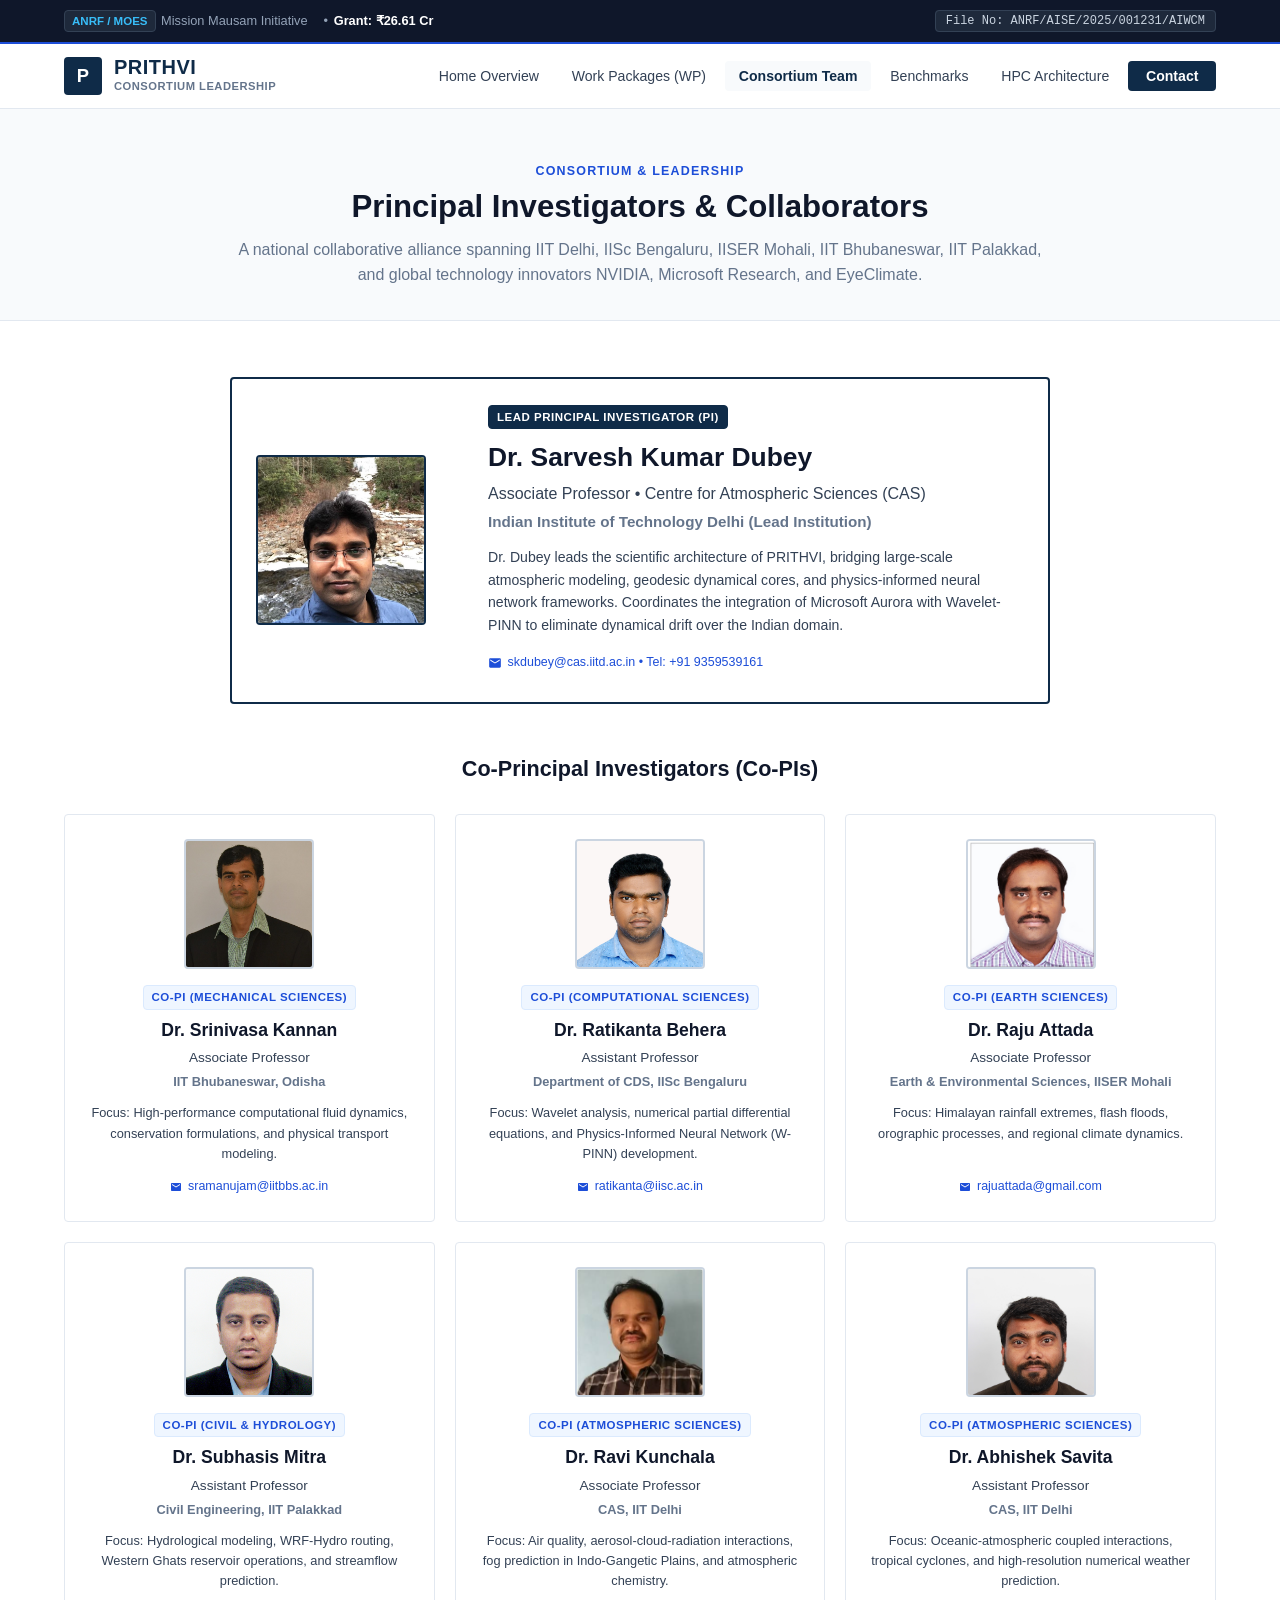
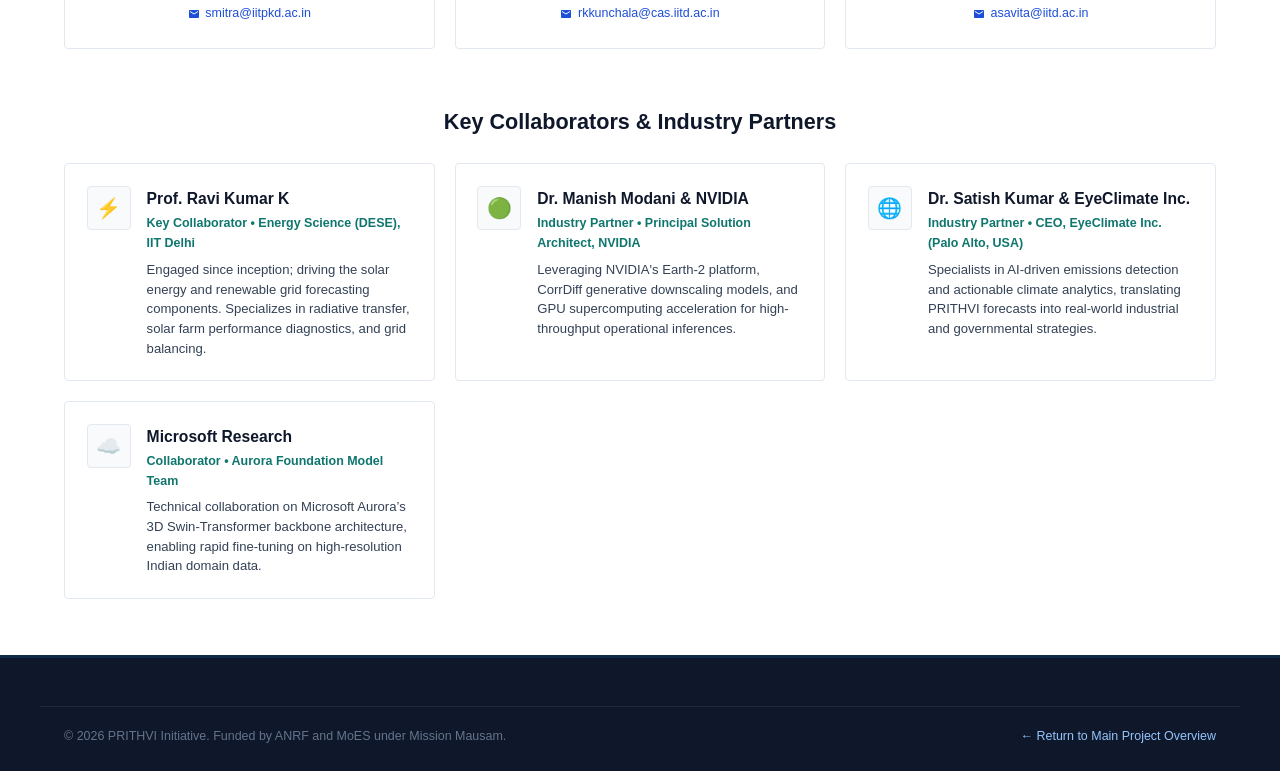
==== commit 5e5d9038: "Refactor design to minimalist academic style with plain flat colors and zero gradients" ====
--- a/team.html
+++ b/team.html
@@ -48,7 +48,7 @@
   </header>
 
   <!-- Page Header -->
-  <section class="section-wrapper" style="padding: 3rem 0 2rem; border-bottom: 1px solid var(--prithvi-navy-border);">
+  <section class="section-wrapper section-alt" style="padding: 3rem 0 2rem;">
     <div class="container" style="text-align: center;">
       <span class="section-eyebrow">Consortium & Leadership</span>
       <h1 class="section-title">Principal Investigators & Collaborators</h1>
@@ -69,9 +69,9 @@
       <div>
         <span class="team-role-badge lead">Lead Principal Investigator (PI)</span>
         <h3 class="team-name" style="font-size: 1.65rem;">Dr. Sarvesh Kumar Dubey</h3>
-        <p class="team-title" style="font-size: 1rem; color: #ffffff;">Associate Professor &bull; Centre for Atmospheric Sciences (CAS)</p>
-        <p class="team-institution" style="color: var(--prithvi-cyan); font-size: 0.95rem;">Indian Institute of Technology Delhi (Lead Institution)</p>
-        <p style="font-size: 0.88rem; color: var(--text-secondary); line-height: 1.6; margin: 0.75rem 0 1rem;">
+        <p class="team-title" style="font-size: 1rem;">Associate Professor &bull; Centre for Atmospheric Sciences (CAS)</p>
+        <p class="team-institution" style="font-size: 0.95rem;">Indian Institute of Technology Delhi (Lead Institution)</p>
+        <p style="font-size: 0.88rem; color: var(--text-body); line-height: 1.6; margin: 0.75rem 0 1rem;">
           Dr. Dubey leads the scientific architecture of PRITHVI, bridging large-scale atmospheric modeling, geodesic dynamical cores, and physics-informed neural network frameworks. Coordinates the integration of Microsoft Aurora with Wavelet-PINN to eliminate dynamical drift over the Indian domain.
         </p>
         <a href="mailto:skdubey@cas.iitd.ac.in" class="team-email">
@@ -82,7 +82,7 @@
     </div>
 
     <!-- Co-PIs Grid -->
-    <h3 style="font-size: 1.35rem; font-weight: 700; color: #ffffff; margin-bottom: 1.75rem; text-align: center;">
+    <h3 style="font-size: 1.35rem; font-weight: 700; color: var(--text-main); margin-bottom: 1.75rem; text-align: center;">
       Co-Principal Investigators (Co-PIs)
     </h3>
 
@@ -96,7 +96,7 @@
         <h4 class="team-name">Dr. Srinivasa Kannan</h4>
         <p class="team-title">Associate Professor</p>
         <p class="team-institution">IIT Bhubaneswar, Odisha</p>
-        <p style="font-size: 0.8rem; color: var(--text-secondary); margin-bottom: 0.75rem;">
+        <p style="font-size: 0.8rem; color: var(--text-body); margin-bottom: 0.75rem;">
           Focus: High-performance computational fluid dynamics, conservation formulations, and physical transport modeling.
         </p>
         <a href="mailto:sramanujam@iitbbs.ac.in" class="team-email">
@@ -113,7 +113,7 @@
         <h4 class="team-name">Dr. Ratikanta Behera</h4>
         <p class="team-title">Assistant Professor</p>
         <p class="team-institution">Department of CDS, IISc Bengaluru</p>
-        <p style="font-size: 0.8rem; color: var(--text-secondary); margin-bottom: 0.75rem;">
+        <p style="font-size: 0.8rem; color: var(--text-body); margin-bottom: 0.75rem;">
           Focus: Wavelet analysis, numerical partial differential equations, and Physics-Informed Neural Network (W-PINN) development.
         </p>
         <a href="mailto:ratikanta@iisc.ac.in" class="team-email">
@@ -130,7 +130,7 @@
         <h4 class="team-name">Dr. Raju Attada</h4>
         <p class="team-title">Associate Professor</p>
         <p class="team-institution">Earth & Environmental Sciences, IISER Mohali</p>
-        <p style="font-size: 0.8rem; color: var(--text-secondary); margin-bottom: 0.75rem;">
+        <p style="font-size: 0.8rem; color: var(--text-body); margin-bottom: 0.75rem;">
           Focus: Himalayan rainfall extremes, flash floods, orographic processes, and regional climate dynamics.
         </p>
         <a href="mailto:rajuattada@gmail.com" class="team-email">
@@ -147,7 +147,7 @@
         <h4 class="team-name">Dr. Subhasis Mitra</h4>
         <p class="team-title">Assistant Professor</p>
         <p class="team-institution">Civil Engineering, IIT Palakkad</p>
-        <p style="font-size: 0.8rem; color: var(--text-secondary); margin-bottom: 0.75rem;">
+        <p style="font-size: 0.8rem; color: var(--text-body); margin-bottom: 0.75rem;">
           Focus: Hydrological modeling, WRF-Hydro routing, Western Ghats reservoir operations, and streamflow prediction.
         </p>
         <a href="mailto:smitra@iitpkd.ac.in" class="team-email">
@@ -164,7 +164,7 @@
         <h4 class="team-name">Dr. Ravi Kunchala</h4>
         <p class="team-title">Associate Professor</p>
         <p class="team-institution">CAS, IIT Delhi</p>
-        <p style="font-size: 0.8rem; color: var(--text-secondary); margin-bottom: 0.75rem;">
+        <p style="font-size: 0.8rem; color: var(--text-body); margin-bottom: 0.75rem;">
           Focus: Air quality, aerosol-cloud-radiation interactions, fog prediction in Indo-Gangetic Plains, and atmospheric chemistry.
         </p>
         <a href="mailto:rkkunchala@cas.iitd.ac.in" class="team-email">
@@ -181,7 +181,7 @@
         <h4 class="team-name">Dr. Abhishek Savita</h4>
         <p class="team-title">Assistant Professor</p>
         <p class="team-institution">CAS, IIT Delhi</p>
-        <p style="font-size: 0.8rem; color: var(--text-secondary); margin-bottom: 0.75rem;">
+        <p style="font-size: 0.8rem; color: var(--text-body); margin-bottom: 0.75rem;">
           Focus: Oceanic-atmospheric coupled interactions, tropical cyclones, and high-resolution numerical weather prediction.
         </p>
         <a href="mailto:asavita@iitd.ac.in" class="team-email">
@@ -193,7 +193,7 @@
     </div>
 
     <!-- Key Collaborators & Industry Section -->
-    <h3 style="font-size: 1.35rem; font-weight: 700; color: #ffffff; margin-bottom: 1.5rem; text-align: center;">
+    <h3 style="font-size: 1.35rem; font-weight: 700; color: var(--text-main); margin-bottom: 1.5rem; text-align: center;">
       Key Collaborators & Industry Partners
     </h3>
 
@@ -249,7 +249,7 @@
   <footer class="prithvi-footer">
     <div class="container footer-bottom">
       <div>&copy; 2026 PRITHVI Initiative. Funded by ANRF and MoES under Mission Mausam.</div>
-      <div><a href="index.html" style="color: var(--prithvi-cyan);">&larr; Return to Main Project Overview</a></div>
+      <div><a href="index.html" style="color: #93c5fd;">&larr; Return to Main Project Overview</a></div>
     </div>
   </footer>
 
--- a/assets/css/prithvi.css
+++ b/assets/css/prithvi.css
@@ -1,49 +1,60 @@
 /* ==========================================================================
    PRITHVI: Physics-informed Regional Foundational Model for India
-   Official Project Website Stylesheet
-   Designed for ANRF / MoES Mission Mausam Initiative
+   Minimalist Academic Design System (Plain Flat Colors - Zero Gradients)
    ========================================================================== */
 
 :root {
-  /* Brand Atmospheric Palette */
-  --prithvi-navy-dark: #060b14;
-  --prithvi-navy: #0b1528;
-  --prithvi-navy-surface: #101e38;
-  --prithvi-navy-card: rgba(18, 34, 62, 0.7);
-  --prithvi-navy-border: rgba(30, 58, 102, 0.6);
-
-  --prithvi-cyan: #00d2ff;
-  --prithvi-cyan-glow: rgba(0, 210, 255, 0.25);
-  --prithvi-teal: #00e5a3;
-  --prithvi-teal-glow: rgba(0, 229, 163, 0.25);
-  --prithvi-gold: #ffbe0b;
-  --prithvi-gold-glow: rgba(255, 190, 11, 0.25);
-  --prithvi-coral: #ff0055;
-  --prithvi-purple: #9d4edd;
-
-  /* Typography Colors */
-  --text-primary: #f8fafc;
-  --text-secondary: #94a3b8;
-  --text-muted: #64748b;
-  --text-accent: #38bdf8;
-
-  /* Elevation & Shadows */
-  --shadow-sm: 0 2px 8px rgba(0, 0, 0, 0.25);
-  --shadow-md: 0 8px 24px rgba(0, 0, 0, 0.35);
-  --shadow-lg: 0 16px 36px rgba(0, 0, 0, 0.45);
-  --shadow-cyan: 0 0 25px rgba(0, 210, 255, 0.35);
-  --shadow-teal: 0 0 25px rgba(0, 229, 163, 0.35);
-
-  --radius-sm: 6px;
-  --radius-md: 12px;
-  --radius-lg: 18px;
+  /* Plain Solid Brand Colors (No Gradients) */
+  --color-primary: #0f2b48;          /* Solid Deep Academic Navy */
+  --color-primary-hover: #0a1e33;
+  --color-accent-blue: #1d4ed8;      /* Solid Royal Blue */
+  --color-accent-teal: #0f766e;      /* Solid Teal */
+  --color-accent-amber: #b45309;     /* Solid Amber */
+  --color-accent-purple: #6d28d9;    /* Solid Purple */
+
+  /* Neutral Surface Palette */
+  --bg-page: #ffffff;
+  --bg-subtle: #f8fafc;
+  --bg-card: #ffffff;
+  --bg-dark: #0f172a;               /* Solid Dark Navy for Topbar/Footer */
+
+  /* Border Colors */
+  --border-light: #e2e8f0;
+  --border-medium: #cbd5e1;
+  --border-dark: #334155;
+
+  /* Typography */
+  --text-main: #0f172a;              /* Slate 900 */
+  --text-body: #334155;              /* Slate 700 */
+  --text-muted: #64748b;             /* Slate 500 */
+  --text-white: #ffffff;
+
+  /* Legacy & Compatibility Aliases for Flat Theme */
+  --prithvi-cyan: #1d4ed8;
+  --prithvi-teal: #0f766e;
+  --prithvi-gold: #b45309;
+  --prithvi-coral: #b91c1c;
+  --prithvi-purple: #6d28d9;
+  --prithvi-navy: #ffffff;
+  --prithvi-navy-dark: #0f172a;
+  --prithvi-navy-surface: #f8fafc;
+  --prithvi-navy-card: #ffffff;
+  --prithvi-navy-border: #cbd5e1;
+  --text-primary: #0f172a;
+  --text-secondary: #475569;
+  --text-accent: #1d4ed8;
+
+  /* Geometry & Transition */
+  --radius-sm: 4px;
+  --radius-md: 8px;
+  --radius-lg: 12px;
   --radius-full: 9999px;
 
-  --transition: all 0.3s cubic-bezier(0.16, 1, 0.3, 1);
-  --max-width: 1240px;
-}
-
-/* Reset & Basics */
+  --transition: all 0.2s ease-in-out;
+  --max-width: 1200px;
+}
+
+/* Base Reset */
 *, *::before, *::after {
   box-sizing: border-box;
   margin: 0;
@@ -54,8 +65,8 @@
   font-family: -apple-system, BlinkMacSystemFont, "Segoe UI", Roboto, "Inter", "Helvetica Neue", Arial, sans-serif;
   font-size: 16px;
   line-height: 1.6;
-  color: var(--text-primary);
-  background-color: var(--prithvi-navy-dark);
+  color: var(--text-body);
+  background-color: var(--bg-page);
   scroll-behavior: smooth;
 }
 
@@ -63,25 +74,19 @@
   min-height: 100vh;
   display: flex;
   flex-direction: column;
-  background: 
-    radial-gradient(circle at 15% 15%, rgba(0, 210, 255, 0.08) 0%, transparent 40%),
-    radial-gradient(circle at 85% 65%, rgba(0, 229, 163, 0.06) 0%, transparent 45%),
-    radial-gradient(circle at 50% 90%, rgba(157, 78, 221, 0.05) 0%, transparent 40%),
-    var(--prithvi-navy-dark);
-  background-attachment: fixed;
-  overflow-x: hidden;
+  background-color: var(--bg-page);
   -webkit-font-smoothing: antialiased;
 }
 
 a {
-  color: var(--prithvi-cyan);
+  color: var(--color-accent-blue);
   text-decoration: none;
   transition: var(--transition);
 }
 
 a:hover {
-  color: #7dd3fc;
-  text-shadow: 0 0 8px rgba(56, 189, 248, 0.5);
+  color: var(--color-primary);
+  text-decoration: underline;
 }
 
 img {
@@ -98,16 +103,14 @@
 }
 
 /* ==========================================================================
-   TOP INSTITUTIONAL & FUNDING BANNER
+   TOP INSTITUTIONAL & FUNDING BANNER (PLAIN SOLID)
    ========================================================================== */
 .top-gov-banner {
-  background: rgba(6, 11, 20, 0.95);
-  backdrop-filter: blur(12px);
-  border-bottom: 1px solid rgba(255, 255, 255, 0.08);
+  background-color: var(--bg-dark);
+  color: #e2e8f0;
   padding: 0.6rem 0;
   font-size: 0.8rem;
-  z-index: 100;
-  position: relative;
+  border-bottom: 2px solid var(--color-accent-blue);
 }
 
 .top-gov-content {
@@ -121,29 +124,29 @@
 .funding-sponsors {
   display: flex;
   align-items: center;
-  gap: 1.25rem;
+  gap: 1rem;
   flex-wrap: wrap;
 }
 
 .sponsor-badge {
   display: inline-flex;
   align-items: center;
-  gap: 0.4rem;
-  color: var(--text-secondary);
+  gap: 0.35rem;
+  color: #94a3b8;
   font-weight: 500;
 }
 
 .sponsor-badge strong {
-  color: var(--text-primary);
+  color: #ffffff;
   font-weight: 700;
 }
 
 .sponsor-badge .tag {
-  background: rgba(0, 210, 255, 0.15);
-  color: var(--prithvi-cyan);
-  border: 1px solid rgba(0, 210, 255, 0.3);
+  background-color: #1e293b;
+  color: #38bdf8;
+  border: 1px solid #334155;
   padding: 1px 7px;
-  border-radius: var(--radius-full);
+  border-radius: var(--radius-sm);
   font-size: 0.72rem;
   font-weight: 700;
   text-transform: uppercase;
@@ -151,72 +154,67 @@
 
 .grant-id-badge {
   color: #cbd5e1;
-  background: rgba(255, 255, 255, 0.06);
+  background-color: #1e293b;
   padding: 3px 10px;
-  border-radius: var(--radius-full);
-  border: 1px solid rgba(255, 255, 255, 0.12);
+  border-radius: var(--radius-sm);
+  border: 1px solid #334155;
   font-family: ui-monospace, SFMono-Regular, Menlo, Monaco, Consolas, monospace;
   font-size: 0.75rem;
 }
 
 /* ==========================================================================
-   MAIN NAVIGATION
+   MAIN NAVIGATION (PLAIN SOLID WHITE)
    ========================================================================== */
 .site-nav-wrapper {
-  background: rgba(11, 21, 40, 0.85);
-  backdrop-filter: blur(16px);
+  background-color: #ffffff;
   position: sticky;
   top: 0;
   z-index: 90;
-  border-bottom: 1px solid var(--prithvi-navy-border);
-  box-shadow: 0 4px 20px rgba(0, 0, 0, 0.4);
+  border-bottom: 1px solid var(--border-light);
 }
 
 .site-nav {
   display: flex;
   align-items: center;
   justify-content: space-between;
-  height: 68px;
+  height: 64px;
 }
 
 .nav-brand {
   display: flex;
   align-items: center;
-  gap: 0.85rem;
-  text-decoration: none;
+  gap: 0.75rem;
+  text-decoration: none !important;
 }
 
 .brand-icon-emblem {
-  width: 44px;
-  height: 44px;
-  border-radius: var(--radius-md);
-  background: linear-gradient(135deg, #00d2ff 0%, #00e5a3 100%);
+  width: 38px;
+  height: 38px;
+  border-radius: var(--radius-sm);
+  background-color: var(--color-primary);
   display: flex;
   align-items: center;
   justify-content: center;
-  color: #060b14;
-  font-weight: 900;
+  color: #ffffff;
+  font-weight: 800;
+  font-size: 1.15rem;
+}
+
+.brand-titles {
+  display: flex;
+  flex-direction: column;
+}
+
+.brand-title-main {
   font-size: 1.25rem;
-  box-shadow: var(--shadow-cyan);
-}
-
-.brand-titles {
-  display: flex;
-  flex-direction: column;
-}
-
-.brand-title-main {
-  font-size: 1.3rem;
   font-weight: 800;
-  letter-spacing: 1px;
-  color: #ffffff;
-  background: linear-gradient(90deg, #ffffff 0%, var(--prithvi-cyan) 100%);
-  -webkit-background-clip: text;
-  -webkit-text-fill-color: transparent;
+  letter-spacing: 0.5px;
+  color: var(--color-primary);
+  line-height: 1.1;
 }
 
 .brand-title-sub {
-  font-size: 0.72rem;
+  font-size: 0.7rem;
   font-weight: 600;
   color: var(--text-muted);
   text-transform: uppercase;
@@ -226,136 +224,113 @@
 .nav-menu {
   display: flex;
   align-items: center;
-  gap: 0.5rem;
+  gap: 0.35rem;
   list-style: none;
 }
 
 .nav-link {
-  color: #cbd5e1;
+  color: var(--text-body);
   font-size: 0.88rem;
   font-weight: 500;
-  padding: 0.5rem 0.95rem;
-  border-radius: var(--radius-md);
+  padding: 0.45rem 0.85rem;
+  border-radius: var(--radius-sm);
   transition: var(--transition);
+  text-decoration: none !important;
 }
 
 .nav-link:hover, .nav-link.active {
-  color: #ffffff;
-  background: rgba(255, 255, 255, 0.08);
-  border: 1px solid rgba(255, 255, 255, 0.12);
+  color: var(--color-primary);
+  background-color: var(--bg-subtle);
+  font-weight: 600;
 }
 
 .nav-cta {
-  background: linear-gradient(135deg, var(--prithvi-cyan) 0%, var(--prithvi-teal) 100%);
-  color: #060b14 !important;
-  font-weight: 700;
-  padding: 0.5rem 1.2rem;
-  border-radius: var(--radius-full);
-  box-shadow: 0 4px 15px rgba(0, 229, 163, 0.3);
-  border: none !important;
+  background-color: var(--color-primary) !important;
+  color: #ffffff !important;
+  font-weight: 600;
+  padding: 0.45rem 1.1rem;
+  border-radius: var(--radius-sm);
 }
 
 .nav-cta:hover {
-  transform: translateY(-2px);
-  box-shadow: 0 6px 20px rgba(0, 229, 163, 0.5);
+  background-color: var(--color-primary-hover) !important;
 }
 
 .mobile-menu-btn {
   display: none;
   background: none;
-  border: 1px solid rgba(255, 255, 255, 0.2);
-  color: #ffffff;
-  font-size: 1.4rem;
-  padding: 0.35rem 0.65rem;
+  border: 1px solid var(--border-medium);
+  color: var(--text-main);
+  font-size: 1.3rem;
+  padding: 0.3rem 0.6rem;
   border-radius: var(--radius-sm);
   cursor: pointer;
 }
 
 /* ==========================================================================
-   HERO SECTION
+   HERO SECTION (PLAIN SOLID MINIMAL)
    ========================================================================== */
 .hero-section {
+  background-color: var(--bg-subtle);
+  border-bottom: 1px solid var(--border-light);
+  padding: 3.5rem 0 3rem;
   position: relative;
-  padding: 4.5rem 0 3.5rem;
-  border-bottom: 1px solid var(--prithvi-navy-border);
-  overflow: hidden;
 }
 
 .hero-glow-back {
-  position: absolute;
-  top: -150px;
-  left: 50%;
-  transform: translateX(-50%);
-  width: 700px;
-  height: 450px;
-  background: radial-gradient(circle, rgba(0, 210, 255, 0.15) 0%, rgba(0, 229, 163, 0.08) 50%, transparent 70%);
-  filter: blur(50px);
-  pointer-events: none;
-  z-index: 0;
+  display: none; /* Eliminated glowing radial gradient */
 }
 
 .hero-content {
-  position: relative;
-  z-index: 1;
   text-align: center;
-  max-width: 980px;
+  max-width: 960px;
   margin: 0 auto;
 }
 
 .hero-meta-strip {
   display: inline-flex;
   align-items: center;
-  gap: 0.6rem;
-  background: rgba(255, 255, 255, 0.05);
-  border: 1px solid rgba(255, 255, 255, 0.12);
-  padding: 0.4rem 1.1rem;
+  gap: 0.5rem;
+  background-color: #ffffff;
+  border: 1px solid var(--border-medium);
+  padding: 0.35rem 1rem;
   border-radius: var(--radius-full);
-  font-size: 0.85rem;
-  color: #cbd5e1;
-  margin-bottom: 1.5rem;
-  backdrop-filter: blur(8px);
+  font-size: 0.82rem;
+  color: var(--text-muted);
+  font-weight: 500;
+  margin-bottom: 1.25rem;
 }
 
 .hero-meta-strip .pulse-dot {
   width: 8px;
   height: 8px;
   border-radius: 50%;
-  background: var(--prithvi-teal);
-  box-shadow: 0 0 10px var(--prithvi-teal);
-  animation: pulse 2s infinite;
-}
-
-@keyframes pulse {
-  0% { transform: scale(0.95); opacity: 0.8; }
-  50% { transform: scale(1.3); opacity: 1; }
-  100% { transform: scale(0.95); opacity: 0.8; }
+  background-color: var(--color-accent-teal);
 }
 
 .hero-acronym {
-  font-size: 4rem;
+  font-size: 3.5rem;
   font-weight: 900;
-  letter-spacing: -1px;
+  letter-spacing: -0.5px;
   line-height: 1.05;
-  margin-bottom: 0.75rem;
-  background: linear-gradient(135deg, #ffffff 0%, #a5f3fc 40%, var(--prithvi-cyan) 80%, var(--prithvi-teal) 100%);
-  -webkit-background-clip: text;
-  -webkit-text-fill-color: transparent;
+  margin-bottom: 0.5rem;
+  color: var(--color-primary); /* Plain Solid Color */
 }
 
 .hero-full-title {
-  font-size: 1.55rem;
-  font-weight: 700;
-  line-height: 1.35;
-  color: #e2e8f0;
-  margin-bottom: 1.5rem;
+  font-size: 1.35rem;
+  font-weight: 700;
+  line-height: 1.4;
+  color: var(--text-main);
+  margin-bottom: 1.25rem;
 }
 
 .hero-subtitle {
-  font-size: 1.1rem;
-  line-height: 1.7;
-  color: var(--text-secondary);
-  margin-bottom: 2.25rem;
-  max-width: 840px;
+  font-size: 1.05rem;
+  line-height: 1.65;
+  color: var(--text-body);
+  margin-bottom: 2rem;
+  max-width: 820px;
   margin-left: auto;
   margin-right: auto;
 }
@@ -364,102 +339,80 @@
   display: flex;
   align-items: center;
   justify-content: center;
-  gap: 1.25rem;
+  gap: 1rem;
   flex-wrap: wrap;
-  margin-bottom: 3rem;
+  margin-bottom: 2.75rem;
 }
 
 .btn-primary {
   display: inline-flex;
   align-items: center;
   gap: 0.5rem;
-  background: linear-gradient(135deg, var(--prithvi-cyan) 0%, var(--prithvi-teal) 100%);
-  color: #060b14;
-  font-weight: 700;
-  font-size: 0.95rem;
-  padding: 0.85rem 1.75rem;
-  border-radius: var(--radius-full);
-  box-shadow: var(--shadow-teal);
+  background-color: var(--color-primary); /* Plain Solid Color */
+  color: #ffffff !important;
+  font-weight: 600;
+  font-size: 0.92rem;
+  padding: 0.75rem 1.6rem;
+  border-radius: var(--radius-sm);
   transition: var(--transition);
+  text-decoration: none !important;
 }
 
 .btn-primary:hover {
-  transform: translateY(-2px);
-  box-shadow: 0 8px 25px rgba(0, 229, 163, 0.45);
-  color: #000;
+  background-color: var(--color-primary-hover);
 }
 
 .btn-secondary {
   display: inline-flex;
   align-items: center;
   gap: 0.5rem;
-  background: rgba(255, 255, 255, 0.06);
-  color: #ffffff;
+  background-color: #ffffff;
+  color: var(--text-main) !important;
   font-weight: 600;
-  font-size: 0.95rem;
-  padding: 0.85rem 1.75rem;
-  border-radius: var(--radius-full);
-  border: 1px solid rgba(255, 255, 255, 0.2);
+  font-size: 0.92rem;
+  padding: 0.75rem 1.6rem;
+  border-radius: var(--radius-sm);
+  border: 1px solid var(--border-medium);
   transition: var(--transition);
+  text-decoration: none !important;
 }
 
 .btn-secondary:hover {
-  background: rgba(255, 255, 255, 0.12);
-  border-color: #ffffff;
-  color: #ffffff;
-}
-
-/* Key Project Stat Highlights */
+  background-color: var(--bg-subtle);
+  border-color: var(--text-main);
+}
+
+/* Plain Stat Cards */
 .hero-stats-grid {
   display: grid;
   grid-template-columns: repeat(4, 1fr);
-  gap: 1.25rem;
+  gap: 1rem;
   margin-top: 1rem;
 }
 
 .stat-card {
-  background: var(--prithvi-navy-card);
-  backdrop-filter: blur(12px);
-  border: 1px solid var(--prithvi-navy-border);
-  padding: 1.25rem;
-  border-radius: var(--radius-md);
-  box-shadow: var(--shadow-sm);
+  background-color: #ffffff;
+  border: 1px solid var(--border-light);
+  border-left: 4px solid var(--color-accent-blue);
+  padding: 1.2rem;
+  border-radius: var(--radius-sm);
   text-align: left;
-  position: relative;
-  overflow: hidden;
-  transition: var(--transition);
-}
-
-.stat-card:hover {
-  transform: translateY(-3px);
-  border-color: rgba(0, 210, 255, 0.4);
-  box-shadow: var(--shadow-md);
-}
-
-.stat-card::after {
-  content: "";
-  position: absolute;
-  top: 0;
-  left: 0;
-  width: 4px;
-  height: 100%;
-  background: var(--prithvi-cyan);
-}
-
-.stat-card.gold::after { background: var(--prithvi-gold); }
-.stat-card.teal::after { background: var(--prithvi-teal); }
-.stat-card.coral::after { background: var(--prithvi-coral); }
+}
+
+.stat-card.teal { border-left-color: var(--color-accent-teal); }
+.stat-card.gold { border-left-color: var(--color-accent-amber); }
+.stat-card.coral { border-left-color: #dc2626; }
 
 .stat-value {
-  font-size: 1.65rem;
+  font-size: 1.5rem;
   font-weight: 800;
-  color: #ffffff;
+  color: var(--text-main);
   line-height: 1.2;
 }
 
 .stat-label {
-  font-size: 0.8rem;
-  font-weight: 600;
+  font-size: 0.75rem;
+  font-weight: 700;
   color: var(--text-muted);
   text-transform: uppercase;
   letter-spacing: 0.5px;
@@ -468,62 +421,118 @@
 
 .stat-subtext {
   font-size: 0.75rem;
-  color: var(--text-secondary);
+  color: var(--text-body);
   margin-top: 0.25rem;
 }
 
 /* ==========================================================================
-   SECTION HEADERS
+   SECTION HEADERS (PLAIN SOLID)
    ========================================================================== */
 .section-wrapper {
-  padding: 4.5rem 0;
-  border-bottom: 1px solid var(--prithvi-navy-border);
+  padding: 4rem 0;
+  border-bottom: 1px solid var(--border-light);
+  background-color: var(--bg-page);
+}
+
+.section-wrapper.section-alt {
+  background-color: var(--bg-subtle);
 }
 
 .section-head {
   text-align: center;
   max-width: 800px;
-  margin: 0 auto 3rem;
+  margin: 0 auto 2.75rem;
 }
 
 .section-eyebrow {
   display: inline-flex;
   align-items: center;
   gap: 0.4rem;
-  color: var(--prithvi-cyan);
-  font-size: 0.82rem;
+  color: var(--color-accent-blue);
+  font-size: 0.78rem;
   font-weight: 700;
   text-transform: uppercase;
-  letter-spacing: 1.5px;
-  margin-bottom: 0.5rem;
+  letter-spacing: 1.2px;
+  margin-bottom: 0.35rem;
 }
 
 .section-title {
-  font-size: 2.15rem;
+  font-size: 1.95rem;
   font-weight: 800;
-  color: #ffffff;
+  color: var(--text-main);
   line-height: 1.25;
-  margin-bottom: 0.75rem;
+  margin-bottom: 0.65rem;
 }
 
 .section-subtitle {
-  font-size: 1.05rem;
-  color: var(--text-secondary);
+  font-size: 1rem;
+  color: var(--text-muted);
   line-height: 1.6;
 }
 
 /* ==========================================================================
-   WORK PACKAGES (WP) & INTERACTIVE FLOWCHART SECTION
+   SCIENTIFIC ENGINE CARD (PLAIN SOLID)
+   ========================================================================== */
+.engine-core-card {
+  background-color: var(--bg-subtle);
+  border: 1px solid var(--border-medium);
+  border-radius: var(--radius-md);
+  padding: 1.75rem;
+  display: grid;
+  grid-template-columns: 240px 1fr 240px;
+  gap: 1.5rem;
+  align-items: center;
+}
+
+.engine-pillar {
+  background-color: #ffffff;
+  border: 1px solid var(--border-light);
+  padding: 1.25rem;
+  border-radius: var(--radius-sm);
+  text-align: center;
+}
+
+.engine-pillar h4 {
+  font-size: 0.95rem;
+  font-weight: 700;
+  color: var(--text-main);
+  margin-bottom: 0.35rem;
+}
+
+.engine-pillar p {
+  font-size: 0.8rem;
+  color: var(--text-body);
+  line-height: 1.5;
+}
+
+.engine-center {
+  text-align: center;
+  padding: 0 1rem;
+}
+
+.engine-center .core-name {
+  font-size: 1.5rem;
+  font-weight: 900;
+  color: var(--color-primary);
+  letter-spacing: 0.3px;
+}
+
+.engine-center .core-tagline {
+  font-size: 0.88rem;
+  color: var(--text-body);
+  margin-top: 0.35rem;
+  line-height: 1.5;
+}
+
+/* ==========================================================================
+   WORK PACKAGES & FLOWCHART (PLAIN SOLID MINIMAL)
    ========================================================================== */
 .flowchart-container {
-  background: linear-gradient(180deg, rgba(16, 30, 56, 0.75) 0%, rgba(11, 21, 40, 0.95) 100%);
-  border: 1px solid var(--prithvi-navy-border);
-  border-radius: var(--radius-lg);
-  padding: 2.25rem;
-  box-shadow: var(--shadow-lg);
-  position: relative;
-  overflow: hidden;
-  margin-bottom: 2.5rem;
+  background-color: #ffffff;
+  border: 1px solid var(--border-medium);
+  border-radius: var(--radius-md);
+  padding: 2rem;
+  margin-bottom: 2rem;
 }
 
 .flowchart-toolbar {
@@ -532,41 +541,38 @@
   justify-content: space-between;
   flex-wrap: wrap;
   gap: 1rem;
-  margin-bottom: 2rem;
-  padding-bottom: 1.25rem;
-  border-bottom: 1px solid rgba(255, 255, 255, 0.08);
+  margin-bottom: 1.75rem;
+  padding-bottom: 1rem;
+  border-bottom: 1px solid var(--border-light);
 }
 
 .flowchart-controls {
   display: flex;
   align-items: center;
-  gap: 0.5rem;
+  gap: 0.4rem;
   flex-wrap: wrap;
 }
 
 .flowchart-btn {
-  background: rgba(255, 255, 255, 0.06);
-  border: 1px solid rgba(255, 255, 255, 0.12);
-  color: var(--text-secondary);
+  background-color: var(--bg-subtle);
+  border: 1px solid var(--border-medium);
+  color: var(--text-body);
   font-size: 0.82rem;
   font-weight: 600;
-  padding: 0.45rem 1rem;
-  border-radius: var(--radius-full);
+  padding: 0.4rem 0.9rem;
+  border-radius: var(--radius-sm);
   cursor: pointer;
   transition: var(--transition);
 }
 
 .flowchart-btn:hover {
-  background: rgba(255, 255, 255, 0.12);
+  background-color: #e2e8f0;
+}
+
+.flowchart-btn.active {
+  background-color: var(--color-primary);
   color: #ffffff;
-}
-
-.flowchart-btn.active {
-  background: var(--prithvi-cyan);
-  color: #060b14;
-  border-color: var(--prithvi-cyan);
-  font-weight: 700;
-  box-shadow: 0 0 12px rgba(0, 210, 255, 0.35);
+  border-color: var(--color-primary);
 }
 
 .view-modal-btn {
@@ -574,29 +580,28 @@
   align-items: center;
   gap: 0.4rem;
   font-size: 0.82rem;
-  color: var(--prithvi-cyan);
-  background: none;
-  border: 1px solid rgba(0, 210, 255, 0.3);
-  padding: 0.45rem 0.95rem;
+  color: var(--color-accent-blue);
+  background-color: transparent;
+  border: 1px solid var(--border-medium);
+  padding: 0.4rem 0.9rem;
   border-radius: var(--radius-sm);
   cursor: pointer;
+  font-weight: 600;
   transition: var(--transition);
 }
 
 .view-modal-btn:hover {
-  background: rgba(0, 210, 255, 0.15);
-  border-color: var(--prithvi-cyan);
-}
-
-/* Visual Architecture Flow Layout */
+  background-color: var(--bg-subtle);
+  border-color: var(--color-accent-blue);
+}
+
+/* Architecture Flow Tiers */
 .arch-flow-diagram {
   display: flex;
   flex-direction: column;
-  gap: 1.5rem;
-  position: relative;
-}
-
-/* Tier Headers */
+  gap: 1.25rem;
+}
+
 .flow-tier {
   position: relative;
 }
@@ -604,193 +609,183 @@
 .tier-label-box {
   display: flex;
   align-items: center;
-  gap: 0.75rem;
-  margin-bottom: 1rem;
+  gap: 0.65rem;
+  margin-bottom: 0.85rem;
 }
 
 .tier-tag {
-  background: rgba(0, 210, 255, 0.15);
-  color: var(--prithvi-cyan);
-  font-size: 0.75rem;
-  font-weight: 700;
-  padding: 3px 10px;
-  border-radius: var(--radius-full);
+  background-color: var(--color-primary);
+  color: #ffffff;
+  font-size: 0.72rem;
+  font-weight: 700;
+  padding: 2px 8px;
+  border-radius: var(--radius-sm);
   text-transform: uppercase;
   letter-spacing: 0.5px;
-  border: 1px solid rgba(0, 210, 255, 0.3);
 }
 
 .tier-title {
-  font-size: 0.95rem;
-  font-weight: 700;
-  color: #ffffff;
+  font-size: 0.92rem;
+  font-weight: 700;
+  color: var(--text-main);
 }
 
 .flow-connector-line {
   display: flex;
   justify-content: center;
   align-items: center;
-  height: 28px;
-  position: relative;
+  height: 24px;
 }
 
 .flow-connector-line svg {
-  color: var(--prithvi-cyan);
-  filter: drop-shadow(0 0 4px rgba(0, 210, 255, 0.6));
-}
-
-/* Data Sources Grid */
+  color: var(--border-medium);
+}
+
+/* Tier 1 Sources */
 .sources-grid {
   display: grid;
   grid-template-columns: repeat(auto-fit, minmax(180px, 1fr));
-  gap: 0.85rem;
+  gap: 0.75rem;
 }
 
 .source-node {
-  background: rgba(255, 255, 255, 0.04);
-  border: 1px dashed rgba(255, 255, 255, 0.15);
-  padding: 0.85rem 1rem;
-  border-radius: var(--radius-md);
+  background-color: var(--bg-subtle);
+  border: 1px solid var(--border-medium);
+  padding: 0.85rem;
+  border-radius: var(--radius-sm);
   display: flex;
   align-items: center;
   gap: 0.65rem;
   font-size: 0.82rem;
-  color: #e2e8f0;
-  transition: var(--transition);
-}
-
-.source-node:hover {
-  background: rgba(255, 255, 255, 0.08);
-  border-color: var(--prithvi-cyan);
-  transform: translateY(-2px);
+  color: var(--text-main);
 }
 
 .source-node svg {
-  color: var(--prithvi-cyan);
+  color: var(--color-accent-blue);
   flex-shrink: 0;
 }
 
-/* Pinnora Core Engine Card */
-.engine-core-card {
-  background: linear-gradient(135deg, rgba(0, 210, 255, 0.12) 0%, rgba(0, 229, 163, 0.1) 100%);
-  border: 2px solid rgba(0, 210, 255, 0.35);
-  border-radius: var(--radius-lg);
-  padding: 1.5rem;
-  display: grid;
-  grid-template-columns: 240px 1fr 240px;
-  gap: 1.5rem;
-  align-items: center;
-  box-shadow: 0 0 30px rgba(0, 210, 255, 0.15);
-  position: relative;
-}
-
-.engine-pillar {
-  background: rgba(6, 11, 20, 0.7);
-  border: 1px solid rgba(255, 255, 255, 0.1);
-  padding: 1rem 1.15rem;
-  border-radius: var(--radius-md);
+/* Tier 2 Pinnora Synthesis Box */
+.tier-synthesis-box {
+  background-color: var(--bg-subtle);
+  border: 1px solid var(--border-medium);
+  border-radius: var(--radius-sm);
+  padding: 1.25rem;
+  display: flex;
+  align-items: center;
+  justify-content: space-around;
+  flex-wrap: wrap;
+  gap: 1rem;
+}
+
+.synthesis-col {
   text-align: center;
 }
 
-.engine-pillar h4 {
-  font-size: 0.95rem;
-  font-weight: 700;
-  color: #ffffff;
-  margin-bottom: 0.25rem;
-}
-
-.engine-pillar p {
+.synthesis-col-eyebrow {
+  display: block;
+  font-size: 0.72rem;
+  color: var(--text-muted);
+  text-transform: uppercase;
+  font-weight: 700;
+  margin-bottom: 2px;
+}
+
+.synthesis-col-title {
+  color: var(--color-primary);
+  font-size: 1.05rem;
+  font-weight: 700;
+}
+
+.synthesis-col-sub {
+  display: block;
   font-size: 0.75rem;
-  color: var(--text-secondary);
-}
-
-.engine-center {
+  color: var(--text-body);
+}
+
+.synthesis-op {
+  font-size: 1.5rem;
+  color: var(--color-accent-blue);
+  font-weight: 700;
+}
+
+.synthesis-result {
   text-align: center;
-  padding: 0 1rem;
-}
-
-.engine-center .core-name {
-  font-size: 1.6rem;
-  font-weight: 900;
-  color: #ffffff;
-  letter-spacing: 0.5px;
-  background: linear-gradient(90deg, #ffffff, var(--prithvi-teal));
-  -webkit-background-clip: text;
-  -webkit-text-fill-color: transparent;
-}
-
-.engine-center .core-tagline {
-  font-size: 0.85rem;
-  color: var(--text-secondary);
-  margin-top: 0.25rem;
-}
-
-/* 4 WP Columns Grid */
+  background-color: #eff6ff;
+  border: 1px solid #bfdbfe;
+  padding: 0.65rem 1.25rem;
+  border-radius: var(--radius-sm);
+}
+
+.synthesis-result-eyebrow {
+  display: block;
+  font-size: 0.72rem;
+  color: var(--color-accent-blue);
+  text-transform: uppercase;
+  font-weight: 800;
+  margin-bottom: 2px;
+}
+
+.synthesis-result-title {
+  color: var(--color-primary);
+  font-size: 1.15rem;
+  font-weight: 800;
+}
+
+.synthesis-result-sub {
+  display: block;
+  font-size: 0.75rem;
+  color: var(--text-body);
+}
+
+/* Tier 3 Work Package Boxes */
 .wp-boxes-grid {
   display: grid;
   grid-template-columns: repeat(4, 1fr);
-  gap: 1.25rem;
+  gap: 1rem;
 }
 
 .wp-box {
-  background: var(--prithvi-navy-card);
-  border: 1px solid var(--prithvi-navy-border);
-  border-radius: var(--radius-md);
-  padding: 1.4rem;
+  background-color: #ffffff;
+  border: 1px solid var(--border-medium);
+  border-top: 4px solid var(--color-accent-blue);
+  border-radius: var(--radius-sm);
+  padding: 1.25rem;
   display: flex;
   flex-direction: column;
   justify-content: space-between;
-  box-shadow: var(--shadow-sm);
   transition: var(--transition);
-  position: relative;
-  overflow: hidden;
-}
-
-.wp-box:hover {
-  transform: translateY(-4px);
-  box-shadow: var(--shadow-md);
-  border-color: rgba(0, 210, 255, 0.4);
-}
+}
+
+.wp-box.wp2 { border-top-color: var(--color-accent-teal); }
+.wp-box.wp3 { border-top-color: var(--color-accent-amber); }
+.wp-box.wp4 { border-top-color: var(--color-accent-purple); }
 
 .wp-box.active-filter {
-  border-color: var(--prithvi-cyan);
-  box-shadow: 0 0 20px rgba(0, 210, 255, 0.25);
-  background: rgba(18, 38, 70, 0.85);
-}
-
-.wp-box::before {
-  content: "";
-  position: absolute;
-  top: 0;
-  left: 0;
-  right: 0;
-  height: 4px;
-  background: var(--prithvi-cyan);
-}
-
-.wp-box.wp2::before { background: var(--prithvi-teal); }
-.wp-box.wp3::before { background: var(--prithvi-gold); }
-.wp-box.wp4::before { background: var(--prithvi-purple); }
+  background-color: #f0f7ff;
+  border-color: var(--color-accent-blue);
+  border-top-color: var(--color-accent-blue);
+}
 
 .wp-badge-top {
   display: flex;
   align-items: center;
   justify-content: space-between;
-  margin-bottom: 0.75rem;
+  margin-bottom: 0.65rem;
 }
 
 .wp-num-badge {
-  font-size: 0.75rem;
-  font-weight: 800;
-  color: #060b14;
-  background: var(--prithvi-cyan);
-  padding: 2px 8px;
-  border-radius: var(--radius-full);
-}
-
-.wp-box.wp2 .wp-num-badge { background: var(--prithvi-teal); }
-.wp-box.wp3 .wp-num-badge { background: var(--prithvi-gold); }
-.wp-box.wp4 .wp-num-badge { background: var(--prithvi-purple); color: #fff; }
+  font-size: 0.72rem;
+  font-weight: 700;
+  color: #ffffff;
+  background-color: var(--color-accent-blue);
+  padding: 2px 7px;
+  border-radius: var(--radius-sm);
+}
+
+.wp-box.wp2 .wp-num-badge { background-color: var(--color-accent-teal); }
+.wp-box.wp3 .wp-num-badge { background-color: var(--color-accent-amber); }
+.wp-box.wp4 .wp-num-badge { background-color: var(--color-accent-purple); }
 
 .wp-lead-inst {
   font-size: 0.72rem;
@@ -799,85 +794,82 @@
 }
 
 .wp-title-text {
-  font-size: 1.05rem;
-  font-weight: 700;
-  color: #ffffff;
+  font-size: 0.98rem;
+  font-weight: 700;
+  color: var(--text-main);
   line-height: 1.35;
-  margin-bottom: 0.85rem;
+  margin-bottom: 0.75rem;
 }
 
 .wp-highlights-list {
   list-style: none;
   font-size: 0.8rem;
-  color: var(--text-secondary);
+  color: var(--text-body);
   display: flex;
   flex-direction: column;
-  gap: 0.5rem;
-  margin-bottom: 1.25rem;
+  gap: 0.4rem;
+  margin-bottom: 1rem;
 }
 
 .wp-highlights-list li {
   position: relative;
-  padding-left: 1.1rem;
+  padding-left: 1rem;
 }
 
 .wp-highlights-list li::before {
-  content: "›";
+  content: "•";
   position: absolute;
   left: 0;
-  top: -1px;
-  color: var(--prithvi-cyan);
-  font-weight: 900;
-  font-size: 1rem;
+  color: var(--color-accent-blue);
+  font-size: 0.9rem;
 }
 
 .wp-output-pill {
-  background: rgba(255, 255, 255, 0.04);
-  border: 1px solid rgba(255, 255, 255, 0.08);
+  background-color: var(--bg-subtle);
+  border: 1px solid var(--border-light);
   border-radius: var(--radius-sm);
   padding: 0.5rem 0.65rem;
   font-size: 0.72rem;
-  color: #cbd5e1;
+  color: var(--text-body);
   margin-top: auto;
 }
 
 .wp-output-pill strong {
-  color: #ffffff;
+  color: var(--text-main);
   display: block;
   margin-bottom: 2px;
 }
 
-/* Downstream Sectors Flow Box */
+/* Tier 4 Sectoral Cards */
 .sectors-flow-grid {
   display: grid;
   grid-template-columns: repeat(5, 1fr);
-  gap: 0.85rem;
+  gap: 0.75rem;
 }
 
 .sector-flow-card {
-  background: rgba(255, 255, 255, 0.03);
-  border: 1px solid rgba(255, 255, 255, 0.08);
-  padding: 0.95rem 0.85rem;
-  border-radius: var(--radius-md);
+  background-color: var(--bg-subtle);
+  border: 1px solid var(--border-medium);
+  padding: 0.85rem;
+  border-radius: var(--radius-sm);
   text-align: center;
   transition: var(--transition);
 }
 
 .sector-flow-card:hover {
-  background: rgba(255, 255, 255, 0.07);
-  border-color: var(--prithvi-teal);
-  transform: translateY(-2px);
+  background-color: #ffffff;
+  border-color: var(--color-accent-teal);
 }
 
 .sector-flow-icon {
-  font-size: 1.5rem;
-  margin-bottom: 0.35rem;
+  font-size: 1.4rem;
+  margin-bottom: 0.25rem;
 }
 
 .sector-flow-name {
   font-size: 0.82rem;
   font-weight: 700;
-  color: #ffffff;
+  color: var(--text-main);
   line-height: 1.25;
   margin-bottom: 0.2rem;
 }
@@ -888,66 +880,117 @@
 }
 
 /* ==========================================================================
-   CONSORTIUM & TEAM SECTION
+   SECTORAL APPLICATIONS SECTION (PLAIN SOLID)
+   ========================================================================== */
+.collab-cards-grid {
+  display: grid;
+  grid-template-columns: repeat(auto-fit, minmax(320px, 1fr));
+  gap: 1.25rem;
+  margin-top: 1.5rem;
+}
+
+.collab-card {
+  background-color: #ffffff;
+  border: 1px solid var(--border-light);
+  border-radius: var(--radius-sm);
+  padding: 1.35rem;
+  display: flex;
+  align-items: flex-start;
+  gap: 1rem;
+  transition: var(--transition);
+}
+
+.collab-card:hover {
+  border-color: var(--border-medium);
+  background-color: var(--bg-subtle);
+}
+
+.collab-icon {
+  width: 44px;
+  height: 44px;
+  border-radius: var(--radius-sm);
+  background-color: var(--bg-subtle);
+  border: 1px solid var(--border-light);
+  display: flex;
+  align-items: center;
+  justify-content: center;
+  flex-shrink: 0;
+  font-size: 1.25rem;
+}
+
+.collab-info h4 {
+  font-size: 0.98rem;
+  font-weight: 700;
+  color: var(--text-main);
+  margin-bottom: 0.2rem;
+}
+
+.collab-info .collab-role {
+  font-size: 0.78rem;
+  color: var(--color-accent-teal);
+  font-weight: 600;
+  margin-bottom: 0.35rem;
+}
+
+.collab-info p {
+  font-size: 0.82rem;
+  color: var(--text-body);
+  line-height: 1.5;
+}
+
+/* ==========================================================================
+   CONSORTIUM & TEAM SECTION (PLAIN SOLID)
    ========================================================================== */
 .team-grid {
   display: grid;
   grid-template-columns: repeat(auto-fill, minmax(280px, 1fr));
-  gap: 1.5rem;
+  gap: 1.25rem;
 }
 
 .team-card {
-  background: var(--prithvi-navy-card);
-  backdrop-filter: blur(12px);
-  border: 1px solid var(--prithvi-navy-border);
-  border-radius: var(--radius-lg);
-  padding: 1.6rem;
-  box-shadow: var(--shadow-sm);
+  background-color: #ffffff;
+  border: 1px solid var(--border-light);
+  border-radius: var(--radius-sm);
+  padding: 1.5rem;
   display: flex;
   flex-direction: column;
   align-items: center;
   text-align: center;
   transition: var(--transition);
-  position: relative;
-  overflow: hidden;
 }
 
 .team-card:hover {
-  transform: translateY(-4px);
-  box-shadow: var(--shadow-md);
-  border-color: rgba(0, 210, 255, 0.4);
+  border-color: var(--border-medium);
+  background-color: var(--bg-subtle);
 }
 
 .team-card.lead-pi {
   grid-column: 1 / -1;
-  max-width: 850px;
+  max-width: 820px;
   margin: 0 auto 1.5rem;
   display: grid;
-  grid-template-columns: 220px 1fr;
+  grid-template-columns: 200px 1fr;
   text-align: left;
   align-items: center;
   gap: 2rem;
-  border: 1px solid rgba(0, 210, 255, 0.4);
-  background: linear-gradient(135deg, rgba(16, 34, 62, 0.9) 0%, rgba(11, 21, 40, 0.9) 100%);
-  box-shadow: 0 0 30px rgba(0, 210, 255, 0.15);
+  border: 2px solid var(--color-primary);
+  background-color: #ffffff;
 }
 
 .team-avatar-box {
-  position: relative;
-  width: 140px;
-  height: 140px;
-  border-radius: 50%;
+  width: 130px;
+  height: 130px;
+  border-radius: var(--radius-sm);
   overflow: hidden;
-  margin-bottom: 1.1rem;
-  border: 3px solid rgba(255, 255, 255, 0.15);
-  box-shadow: 0 4px 15px rgba(0, 0, 0, 0.3);
+  margin-bottom: 1rem;
+  border: 2px solid var(--border-medium);
 }
 
 .team-card.lead-pi .team-avatar-box {
-  width: 180px;
-  height: 180px;
+  width: 170px;
+  height: 170px;
   margin-bottom: 0;
-  border-color: var(--prithvi-cyan);
+  border-color: var(--color-primary);
 }
 
 .team-avatar-box img {
@@ -963,261 +1006,189 @@
   font-weight: 700;
   text-transform: uppercase;
   letter-spacing: 0.5px;
-  color: var(--prithvi-cyan);
-  background: rgba(0, 210, 255, 0.12);
+  color: var(--color-accent-blue);
+  background-color: #eff6ff;
   padding: 2px 8px;
-  border-radius: var(--radius-full);
-  margin-bottom: 0.5rem;
-  border: 1px solid rgba(0, 210, 255, 0.25);
+  border-radius: var(--radius-sm);
+  margin-bottom: 0.4rem;
+  border: 1px solid #dbeafe;
 }
 
 .team-role-badge.lead {
-  color: #060b14;
-  background: var(--prithvi-cyan);
-  font-weight: 800;
+  color: #ffffff;
+  background-color: var(--color-primary);
+  border-color: var(--color-primary);
+  font-weight: 700;
 }
 
 .team-name {
-  font-size: 1.15rem;
-  font-weight: 700;
-  color: #ffffff;
-  margin-bottom: 0.25rem;
+  font-size: 1.1rem;
+  font-weight: 700;
+  color: var(--text-main);
+  margin-bottom: 0.2rem;
 }
 
 .team-title {
   font-size: 0.85rem;
-  color: #cbd5e1;
+  color: var(--text-body);
   margin-bottom: 0.2rem;
 }
 
 .team-institution {
-  font-size: 0.82rem;
+  font-size: 0.8rem;
   font-weight: 600;
   color: var(--text-muted);
-  margin-bottom: 0.75rem;
+  margin-bottom: 0.65rem;
 }
 
 .team-email {
   font-size: 0.78rem;
-  color: var(--prithvi-cyan);
+  color: var(--color-accent-blue);
   display: inline-flex;
   align-items: center;
   gap: 0.35rem;
   margin-top: auto;
 }
 
-/* Collaborators & Industry Banner */
-.collab-cards-grid {
-  display: grid;
-  grid-template-columns: repeat(auto-fit, minmax(320px, 1fr));
-  gap: 1.5rem;
-  margin-top: 2rem;
-}
-
-.collab-card {
-  background: rgba(255, 255, 255, 0.03);
-  border: 1px solid rgba(255, 255, 255, 0.08);
-  border-radius: var(--radius-md);
-  padding: 1.5rem;
-  display: flex;
-  align-items: flex-start;
-  gap: 1.25rem;
-  transition: var(--transition);
-}
-
-.collab-card:hover {
-  background: rgba(255, 255, 255, 0.06);
-  border-color: rgba(255, 255, 255, 0.2);
-}
-
-.collab-icon {
-  width: 48px;
-  height: 48px;
-  border-radius: var(--radius-md);
-  background: rgba(255, 255, 255, 0.06);
-  display: flex;
-  align-items: center;
-  justify-content: center;
-  flex-shrink: 0;
-  color: var(--prithvi-cyan);
-}
-
-.collab-info h4 {
-  font-size: 1rem;
-  font-weight: 700;
-  color: #ffffff;
-  margin-bottom: 0.2rem;
-}
-
-.collab-info .collab-role {
-  font-size: 0.8rem;
-  color: var(--prithvi-teal);
-  font-weight: 600;
-  margin-bottom: 0.4rem;
-}
-
-.collab-info p {
-  font-size: 0.8rem;
-  color: var(--text-secondary);
-  line-height: 1.5;
-}
-
 /* ==========================================================================
-   TECHNICAL BENCHMARKS & OBJECTIVES
+   TECHNICAL BENCHMARKS & OBJECTIVES (PLAIN TABLE)
    ========================================================================== */
 .benchmarks-table-wrapper {
-  background: var(--prithvi-navy-card);
-  border: 1px solid var(--prithvi-navy-border);
-  border-radius: var(--radius-lg);
+  background-color: #ffffff;
+  border: 1px solid var(--border-medium);
+  border-radius: var(--radius-sm);
   overflow: hidden;
-  box-shadow: var(--shadow-md);
 }
 
 .benchmarks-table {
   width: 100%;
   border-collapse: collapse;
   text-align: left;
-  font-size: 0.9rem;
+  font-size: 0.88rem;
 }
 
 .benchmarks-table th {
-  background: rgba(6, 11, 20, 0.85);
-  color: #cbd5e1;
+  background-color: var(--bg-subtle);
+  color: var(--text-main);
   font-weight: 700;
   text-transform: uppercase;
   font-size: 0.75rem;
-  letter-spacing: 0.75px;
-  padding: 1rem 1.25rem;
-  border-bottom: 1px solid var(--prithvi-navy-border);
+  letter-spacing: 0.5px;
+  padding: 0.85rem 1.15rem;
+  border-bottom: 2px solid var(--border-medium);
 }
 
 .benchmarks-table td {
-  padding: 1.1rem 1.25rem;
-  border-bottom: 1px solid rgba(255, 255, 255, 0.05);
-  color: var(--text-secondary);
+  padding: 0.95rem 1.15rem;
+  border-bottom: 1px solid var(--border-light);
+  color: var(--text-body);
 }
 
 .benchmarks-table tr:hover td {
-  background: rgba(255, 255, 255, 0.02);
+  background-color: var(--bg-subtle);
 }
 
 .metric-highlight {
   font-weight: 700;
-  color: var(--prithvi-cyan);
-  font-size: 0.95rem;
-}
-
-/* Milestones TRL Track */
+  color: var(--color-accent-blue);
+  font-size: 0.92rem;
+}
+
+/* TRL Timeline */
 .trl-timeline {
   display: grid;
   grid-template-columns: repeat(3, 1fr);
-  gap: 1.5rem;
-  margin-top: 2rem;
+  gap: 1.25rem;
+  margin-top: 1.5rem;
 }
 
 .trl-card {
-  background: var(--prithvi-navy-card);
-  border: 1px solid var(--prithvi-navy-border);
-  border-radius: var(--radius-md);
-  padding: 1.5rem;
-  position: relative;
-  overflow: hidden;
-}
-
-.trl-card::before {
-  content: "";
-  position: absolute;
-  top: 0;
-  left: 0;
-  right: 0;
-  height: 4px;
-  background: linear-gradient(90deg, var(--prithvi-cyan), var(--prithvi-teal));
+  background-color: #ffffff;
+  border: 1px solid var(--border-medium);
+  border-top: 3px solid var(--color-primary);
+  border-radius: var(--radius-sm);
+  padding: 1.35rem;
 }
 
 .trl-phase-badge {
-  font-size: 0.75rem;
-  font-weight: 800;
-  color: var(--prithvi-teal);
+  font-size: 0.72rem;
+  font-weight: 700;
+  color: var(--color-accent-teal);
   text-transform: uppercase;
   letter-spacing: 0.5px;
+  margin-bottom: 0.4rem;
+}
+
+.trl-title {
+  font-size: 1rem;
+  font-weight: 700;
+  color: var(--text-main);
   margin-bottom: 0.5rem;
 }
 
-.trl-title {
-  font-size: 1.05rem;
-  font-weight: 700;
-  color: #ffffff;
-  margin-bottom: 0.65rem;
-}
-
 .trl-desc {
-  font-size: 0.85rem;
-  color: var(--text-secondary);
-  line-height: 1.6;
+  font-size: 0.82rem;
+  color: var(--text-body);
+  line-height: 1.5;
 }
 
 /* ==========================================================================
-   COMPUTE INFRASTRUCTURE (HPC & IndiaAI)
+   COMPUTE INFRASTRUCTURE (PLAIN SOLID)
    ========================================================================== */
 .compute-grid {
   display: grid;
   grid-template-columns: 1fr 1fr;
-  gap: 1.5rem;
+  gap: 1.25rem;
 }
 
 .compute-card {
-  background: var(--prithvi-navy-card);
-  border: 1px solid var(--prithvi-navy-border);
-  border-radius: var(--radius-lg);
-  padding: 2rem;
-  box-shadow: var(--shadow-sm);
+  background-color: #ffffff;
+  border: 1px solid var(--border-medium);
+  border-radius: var(--radius-sm);
+  padding: 1.75rem;
 }
 
 .compute-card h3 {
-  font-size: 1.25rem;
-  font-weight: 700;
-  color: #ffffff;
-  margin-bottom: 1rem;
-  display: flex;
-  align-items: center;
-  gap: 0.65rem;
-}
-
-.compute-card h3 svg {
-  color: var(--prithvi-cyan);
+  font-size: 1.15rem;
+  font-weight: 700;
+  color: var(--text-main);
+  margin-bottom: 0.75rem;
+  display: flex;
+  align-items: center;
+  gap: 0.5rem;
 }
 
 .compute-metrics-list {
   list-style: none;
   display: flex;
   flex-direction: column;
-  gap: 0.85rem;
-  margin-top: 1.25rem;
+  gap: 0.65rem;
+  margin-top: 1rem;
 }
 
 .compute-metric-item {
   display: flex;
   justify-content: space-between;
   align-items: center;
-  padding: 0.65rem 0.85rem;
-  background: rgba(255, 255, 255, 0.03);
-  border-radius: var(--radius-sm);
-  border: 1px solid rgba(255, 255, 255, 0.06);
+  padding: 0.6rem 0.85rem;
+  background-color: var(--bg-subtle);
+  border-radius: var(--radius-sm);
+  border: 1px solid var(--border-light);
 }
 
 .compute-metric-label {
-  font-size: 0.85rem;
-  color: var(--text-secondary);
+  font-size: 0.82rem;
+  color: var(--text-body);
 }
 
 .compute-metric-val {
-  font-size: 0.92rem;
-  font-weight: 700;
-  color: #ffffff;
+  font-size: 0.88rem;
+  font-weight: 700;
+  color: var(--text-main);
 }
 
 /* ==========================================================================
-   MODAL (FOR PROPOSAL SCHEMATIC ZOOM)
+   MODAL (FOR SCHEMATIC VIEW)
    ========================================================================== */
 .modal-overlay {
   display: none;
@@ -1226,12 +1197,11 @@
   left: 0;
   right: 0;
   bottom: 0;
-  background: rgba(4, 8, 16, 0.88);
-  backdrop-filter: blur(12px);
+  background-color: rgba(15, 23, 42, 0.7);
   z-index: 999;
   align-items: center;
   justify-content: center;
-  padding: 2rem;
+  padding: 1.5rem;
 }
 
 .modal-overlay.active {
@@ -1239,15 +1209,14 @@
 }
 
 .modal-window {
-  background: var(--prithvi-navy);
-  border: 1px solid var(--prithvi-navy-border);
-  border-radius: var(--radius-lg);
-  max-width: 1000px;
+  background-color: #ffffff;
+  border: 1px solid var(--border-medium);
+  border-radius: var(--radius-md);
+  max-width: 960px;
   width: 100%;
   max-height: 90vh;
   overflow-y: auto;
-  box-shadow: var(--shadow-lg);
-  padding: 2rem;
+  padding: 1.75rem;
   position: relative;
 }
 
@@ -1263,16 +1232,17 @@
 }
 
 .modal-close-btn:hover {
-  color: #ffffff;
+  color: var(--text-main);
 }
 
 /* ==========================================================================
-   FOOTER
+   FOOTER (PLAIN SOLID DARK)
    ========================================================================== */
 .prithvi-footer {
-  background: var(--prithvi-navy-dark);
-  border-top: 1px solid var(--prithvi-navy-border);
-  padding: 3.5rem 0 1.5rem;
+  background-color: var(--bg-dark);
+  color: #94a3b8;
+  padding: 3rem 0 1.5rem;
+  border-top: 3px solid var(--color-primary);
   margin-top: auto;
 }
 
@@ -1280,55 +1250,57 @@
   display: grid;
   grid-template-columns: 2fr 1fr 1fr 1fr;
   gap: 2rem;
-  margin-bottom: 2.5rem;
+  margin-bottom: 2rem;
 }
 
 .footer-brand h4 {
-  font-size: 1.3rem;
+  font-size: 1.15rem;
   font-weight: 800;
   color: #ffffff;
-  margin-bottom: 0.5rem;
+  margin-bottom: 0.4rem;
 }
 
 .footer-brand p {
+  font-size: 0.82rem;
+  color: #94a3b8;
+  line-height: 1.5;
+}
+
+.footer-col h5 {
   font-size: 0.85rem;
-  color: var(--text-muted);
-  line-height: 1.6;
-}
-
-.footer-col h5 {
-  font-size: 0.9rem;
   font-weight: 700;
   color: #ffffff;
   text-transform: uppercase;
   letter-spacing: 0.5px;
-  margin-bottom: 1rem;
+  margin-bottom: 0.85rem;
 }
 
 .footer-links {
   list-style: none;
   display: flex;
   flex-direction: column;
-  gap: 0.55rem;
-  font-size: 0.85rem;
+  gap: 0.45rem;
+  font-size: 0.82rem;
 }
 
 .footer-links a {
-  color: var(--text-muted);
+  color: #94a3b8;
+  text-decoration: none;
 }
 
 .footer-links a:hover {
   color: #ffffff;
+  text-decoration: underline;
 }
 
 .footer-bottom {
-  border-top: 1px solid rgba(255, 255, 255, 0.08);
-  padding-top: 1.5rem;
+  border-top: 1px solid #1e293b;
+  padding-top: 1.25rem;
   display: flex;
   justify-content: space-between;
   align-items: center;
-  font-size: 0.8rem;
-  color: var(--text-muted);
+  font-size: 0.78rem;
+  color: #64748b;
   flex-wrap: wrap;
   gap: 1rem;
 }
@@ -1355,13 +1327,13 @@
   .site-nav .nav-menu {
     display: none;
     position: absolute;
-    top: 68px;
+    top: 64px;
     left: 0;
     right: 0;
-    background: var(--prithvi-navy);
+    background-color: #ffffff;
     flex-direction: column;
-    padding: 1.5rem;
-    border-bottom: 1px solid var(--prithvi-navy-border);
+    padding: 1.25rem;
+    border-bottom: 1px solid var(--border-light);
   }
   .site-nav .nav-menu.active {
     display: flex;
@@ -1370,10 +1342,10 @@
     display: block;
   }
   .hero-acronym {
-    font-size: 2.75rem;
+    font-size: 2.5rem;
   }
   .hero-full-title {
-    font-size: 1.25rem;
+    font-size: 1.15rem;
   }
   .hero-stats-grid, .wp-boxes-grid, .compute-grid, .trl-timeline {
     grid-template-columns: 1fr;
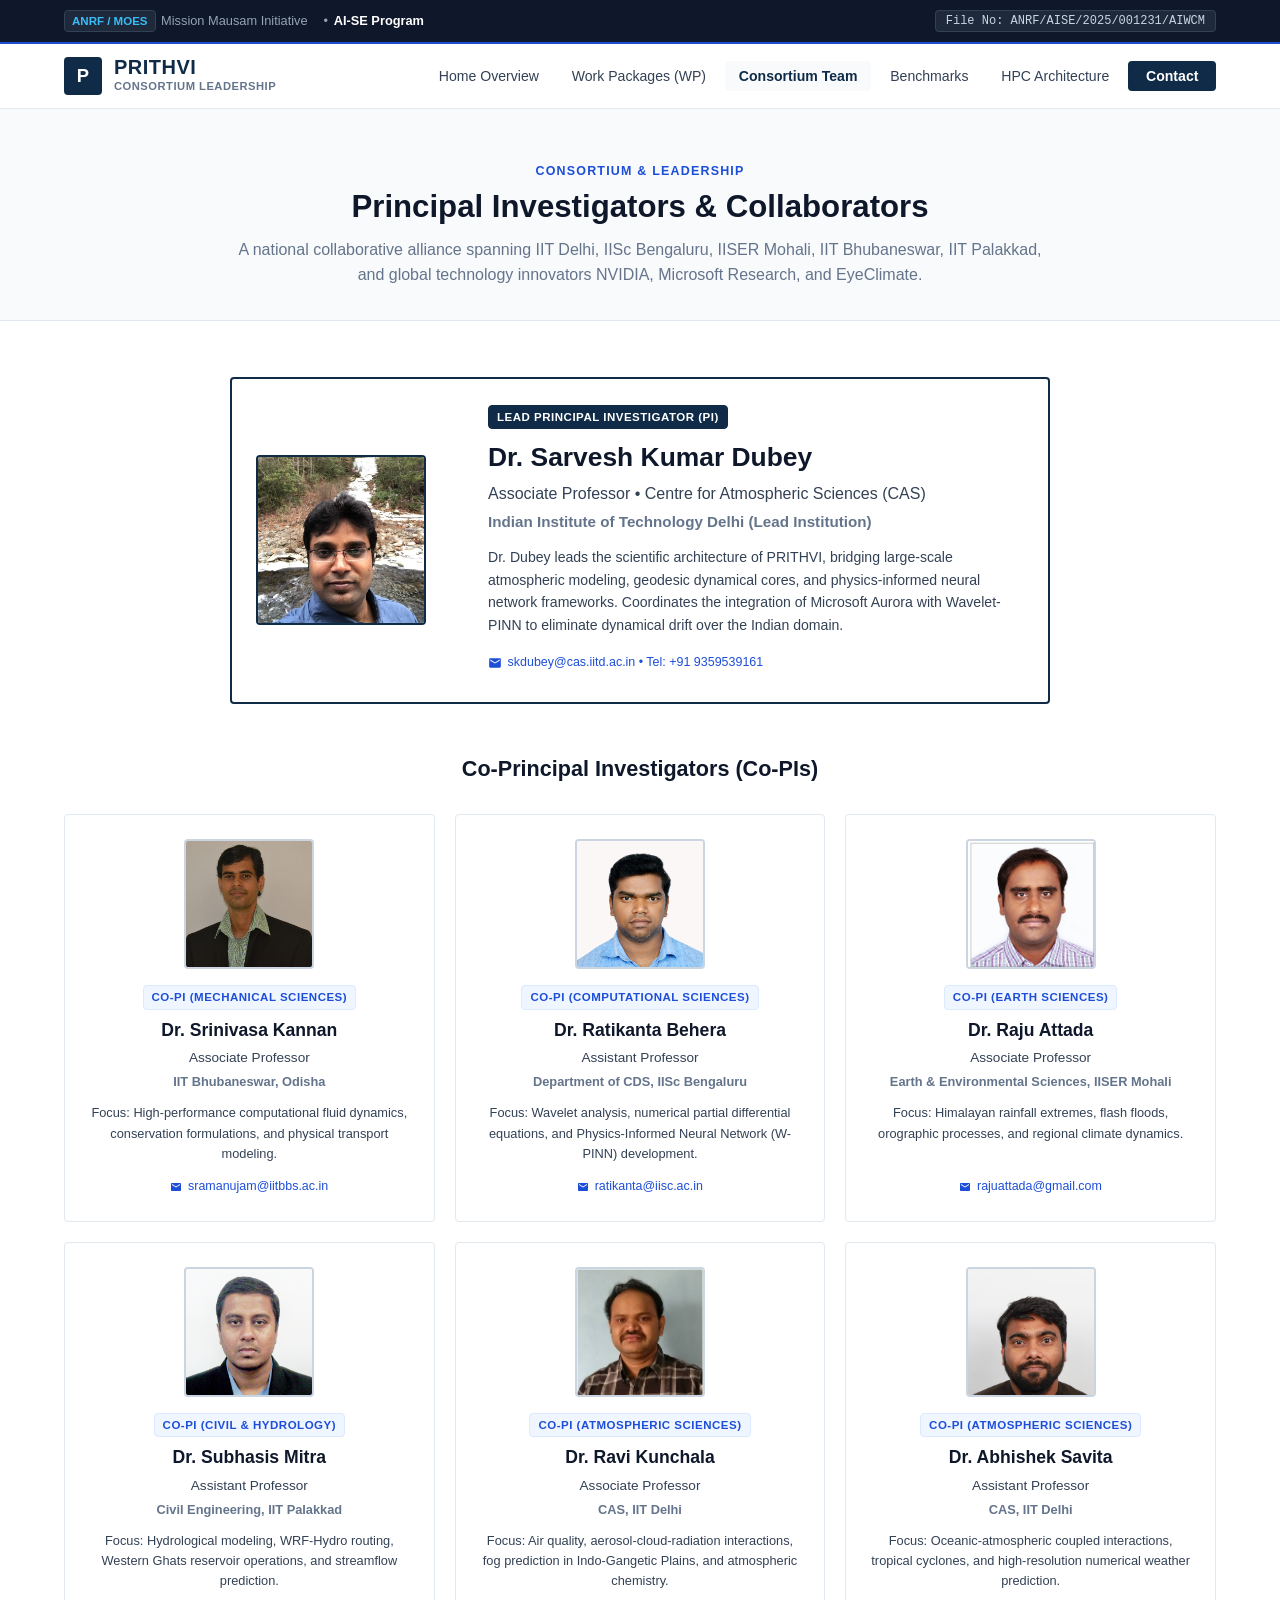
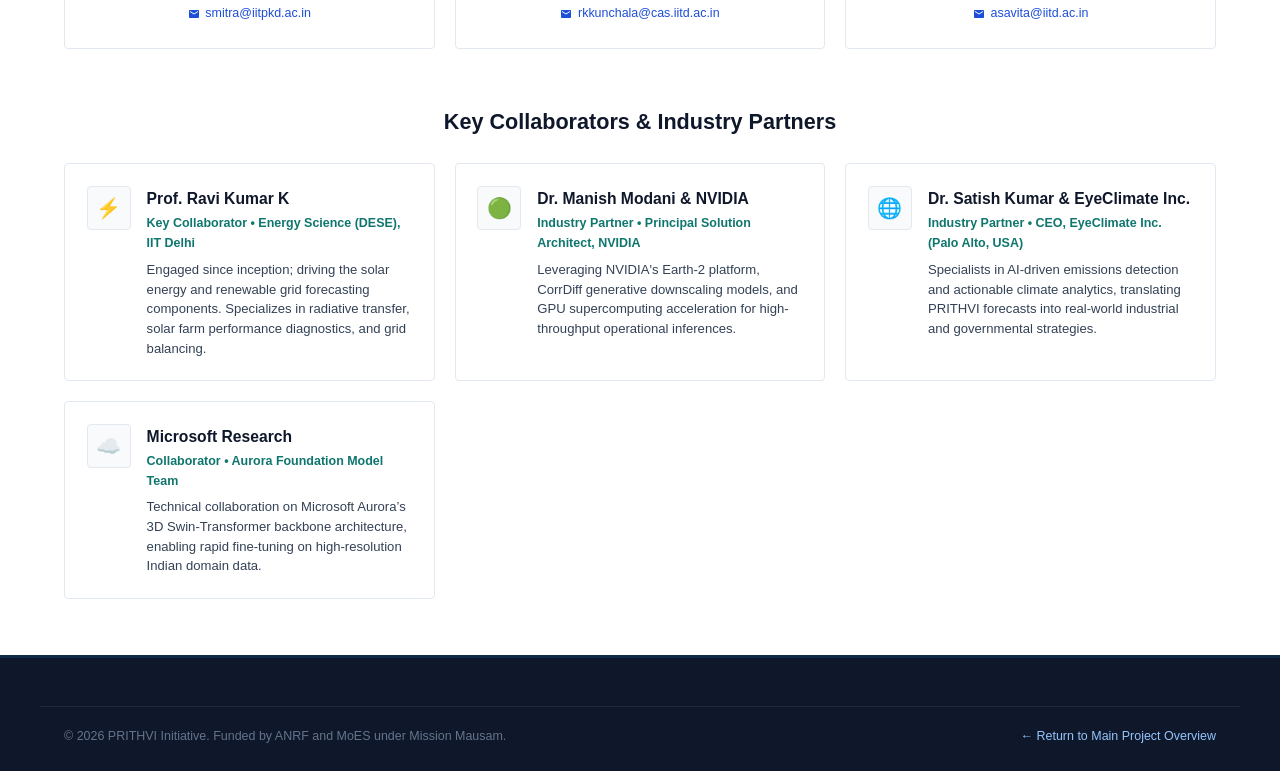
==== commit da74a3ba: "Remove all budget, funding amount, and cost references across all pages" ====
--- a/team.html
+++ b/team.html
@@ -15,7 +15,7 @@
     <div class="container top-gov-content">
       <div class="funding-sponsors">
         <span class="sponsor-badge"><span class="tag">ANRF / MoES</span> Mission Mausam Initiative</span>
-        <span class="sponsor-badge">&bull; <strong>Grant: ₹26.61 Cr</strong></span>
+        <span class="sponsor-badge">&bull; <strong>AI-SE Program</strong></span>
       </div>
       <div>
         <span class="grant-id-badge">File No: ANRF/AISE/2025/001231/AIWCM</span>
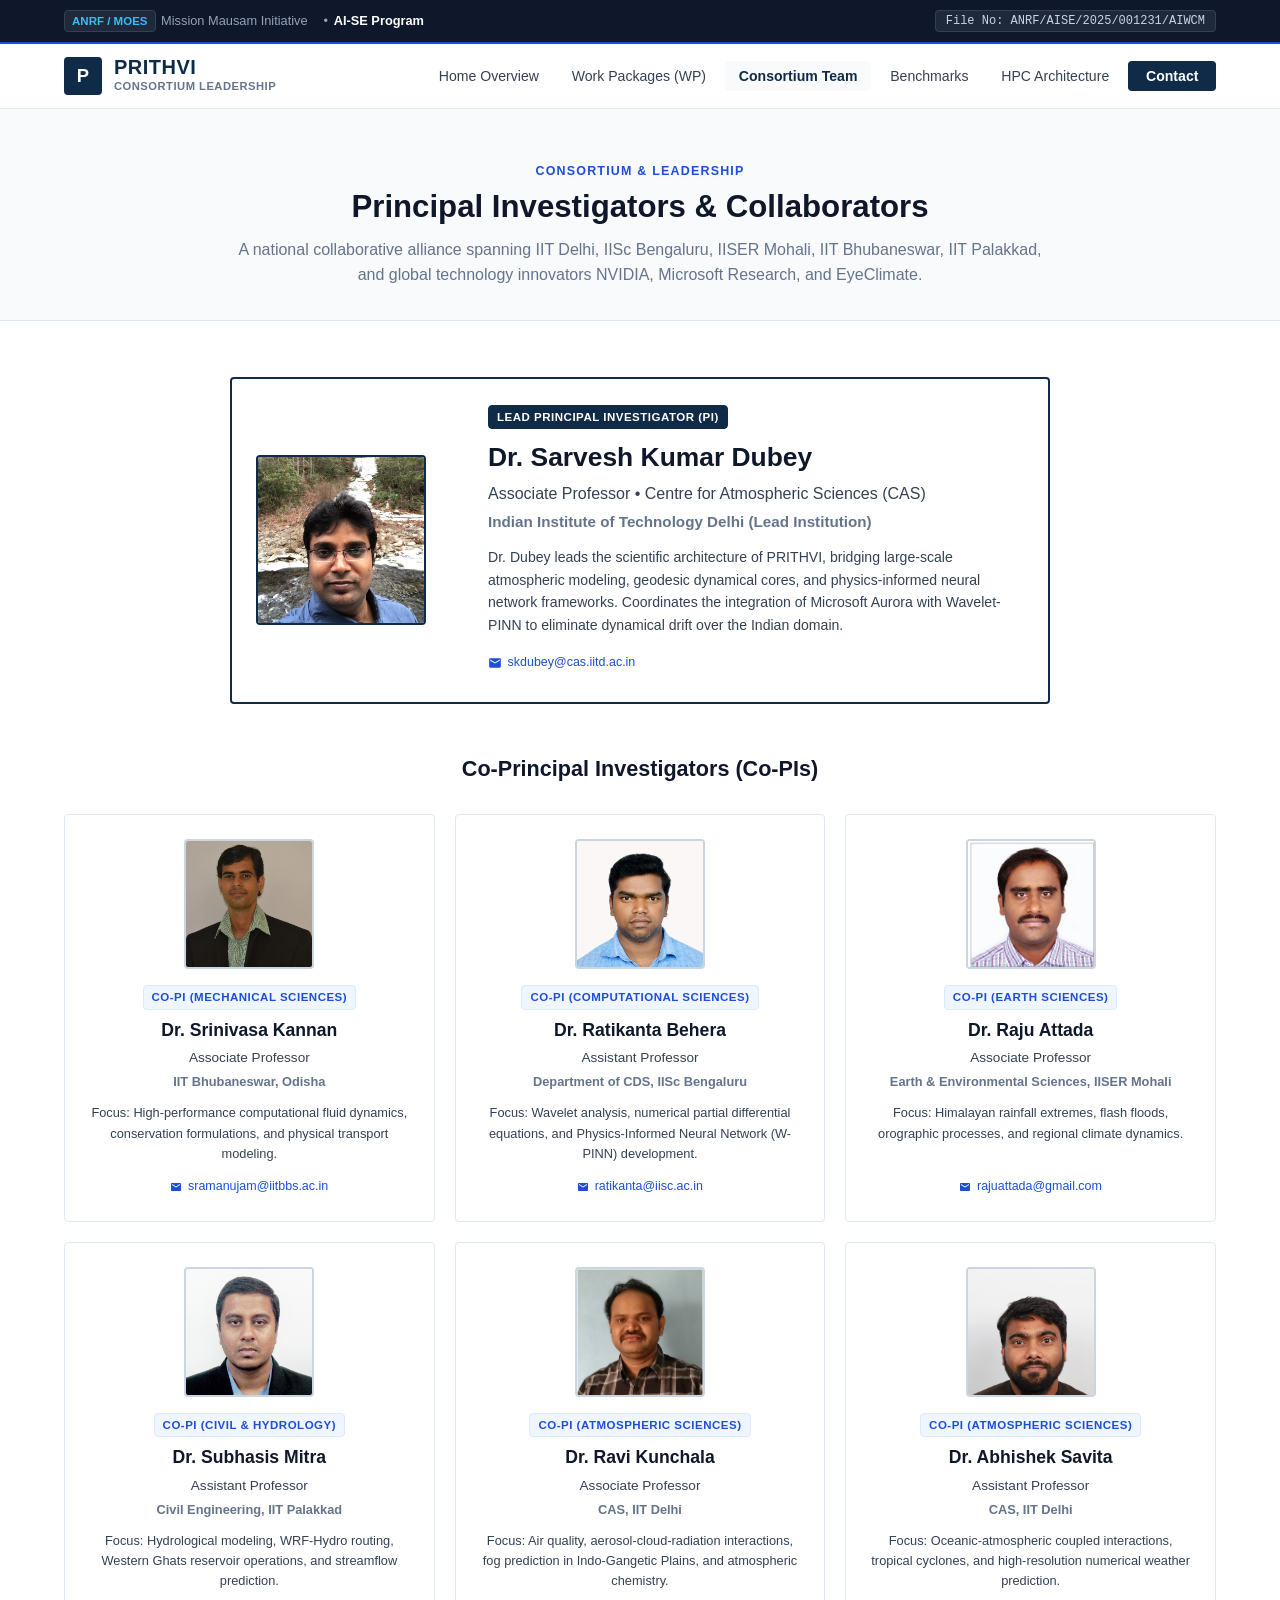
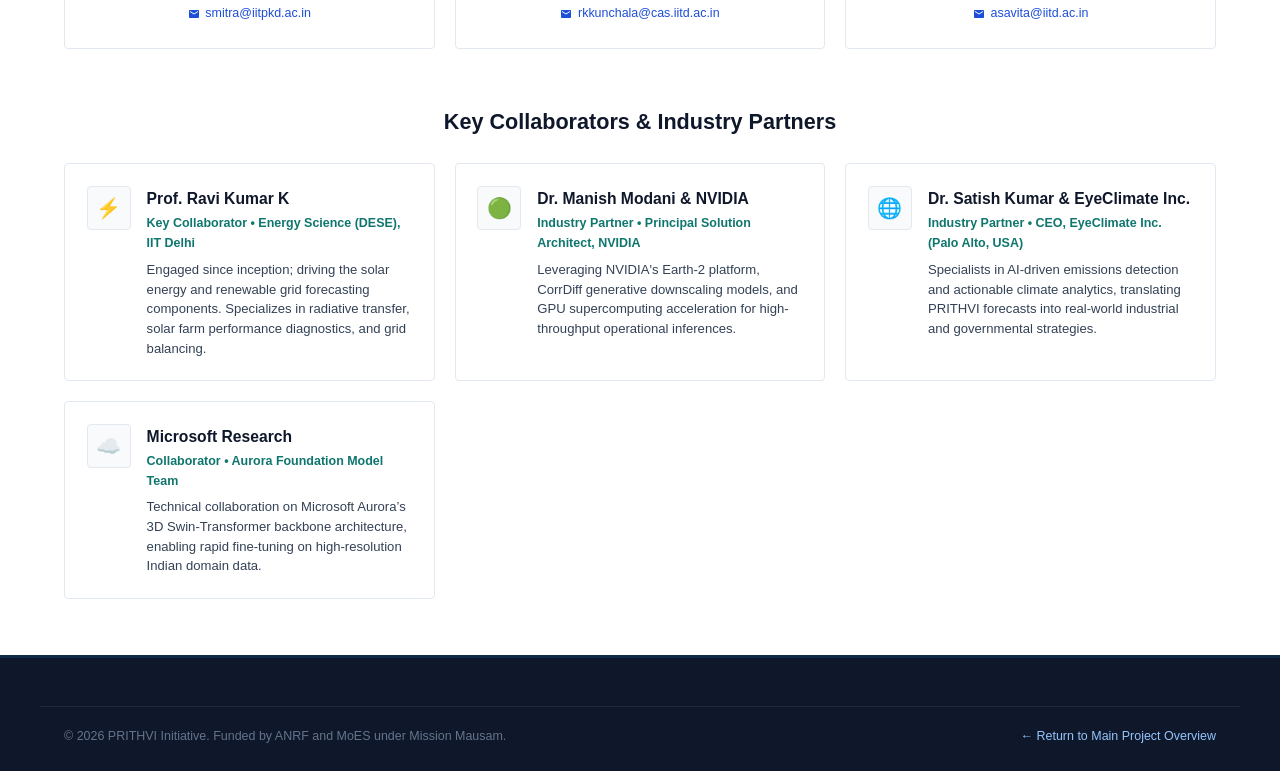
==== commit 8e61def8: "Remove personal mobile phone number from all project pages" ====
--- a/team.html
+++ b/team.html
@@ -76,7 +76,7 @@
         </p>
         <a href="mailto:skdubey@cas.iitd.ac.in" class="team-email">
           <svg width="14" height="14" fill="currentColor" viewBox="0 0 24 24"><path d="M20 4H4c-1.1 0-1.99.9-1.99 2L2 18c0 1.1.9 2 2 2h16c1.1 0 2-.9 2-2V6c0-1.1-.9-2-2-2zm0 4l-8 5-8-5V6l8 5 8-5v2z"/></svg>
-          skdubey@cas.iitd.ac.in &bull; Tel: +91 9359539161
+          skdubey@cas.iitd.ac.in
         </a>
       </div>
     </div>
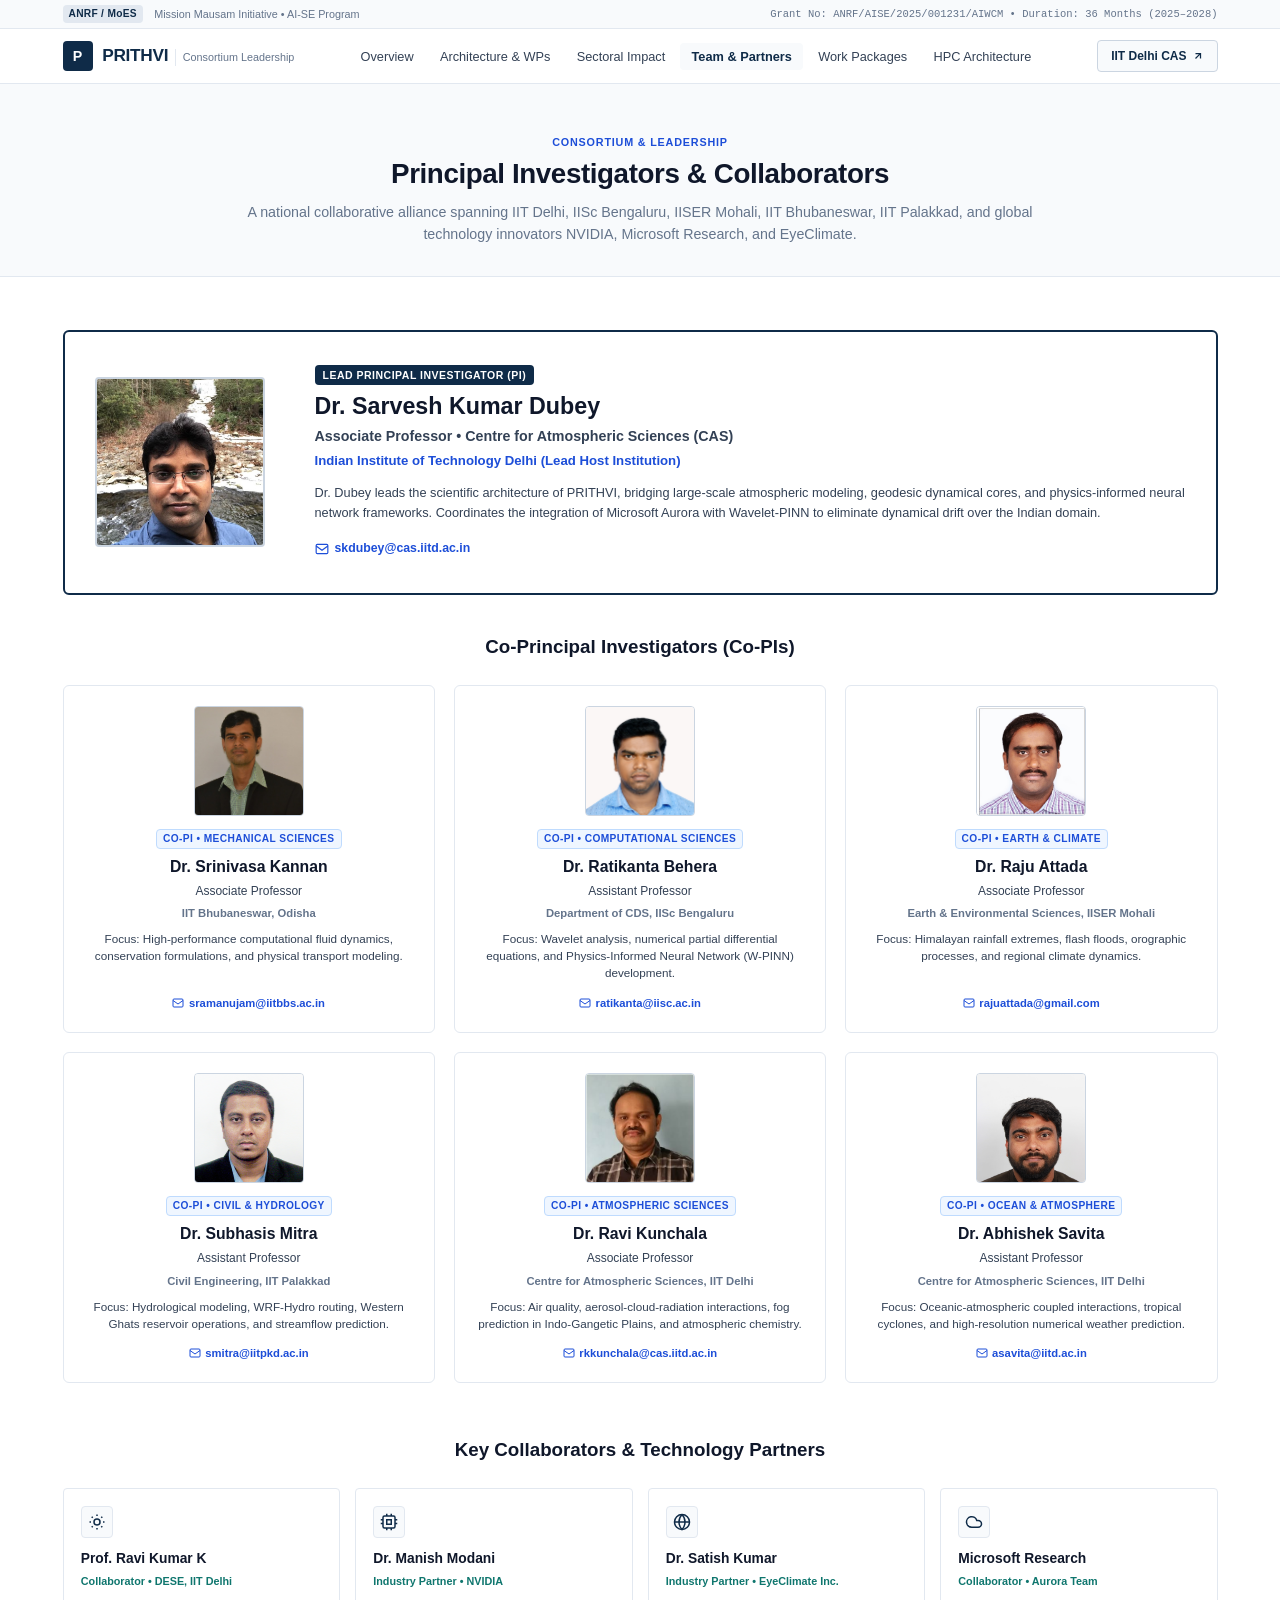
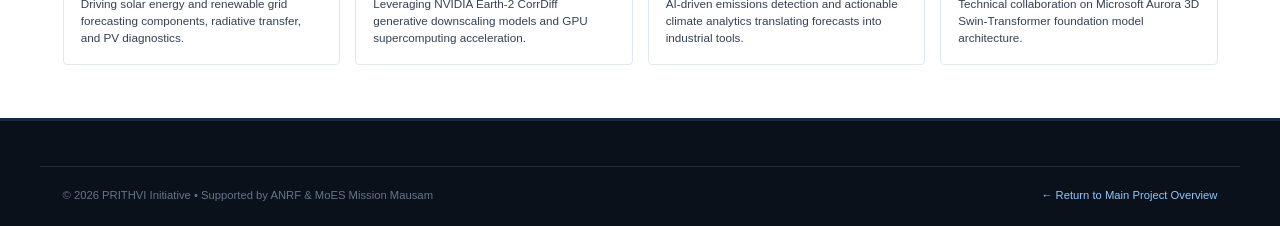
==== commit b5deeede: "Redesign website: sleek slim navbar, zero emojis, precision SVG iconography, fresh academic minimal " ====
--- a/team.html
+++ b/team.html
@@ -3,253 +3,256 @@
 <head>
   <meta charset="UTF-8">
   <meta name="viewport" content="width=device-width, initial-scale=1.0">
-  <title>Consortium Investigators & Partners | PRITHVI Initiative</title>
-  <meta name="description" content="Principal Investigators, Co-PIs, and Collaborating Institutions of PRITHVI.">
+  <title>Consortium Investigators &amp; Partners | PRITHVI Initiative</title>
+  <meta name="description" content="Leadership, Co-Principal Investigators, and technology collaborators for the PRITHVI Earth System Foundation Model project.">
   <link rel="stylesheet" href="assets/css/prithvi.css">
   <link rel="shortcut icon" href="assets/images/iitd_logo_red.png" type="image/png">
 </head>
 <body>
 
-  <!-- Top Strip -->
-  <aside class="top-gov-banner">
-    <div class="container top-gov-content">
-      <div class="funding-sponsors">
-        <span class="sponsor-badge"><span class="tag">ANRF / MoES</span> Mission Mausam Initiative</span>
-        <span class="sponsor-badge">&bull; <strong>AI-SE Program</strong></span>
-      </div>
-      <div>
-        <span class="grant-id-badge">File No: ANRF/AISE/2025/001231/AIWCM</span>
+  <!-- ========================================================================
+       TOP UTILITY MICRO-STRIP
+       ======================================================================== -->
+  <aside class="top-micro-bar">
+    <div class="container top-micro-content">
+      <div class="micro-badges">
+        <span class="micro-tag">ANRF / MoES</span>
+        <span>Mission Mausam Initiative &bull; AI-SE Program</span>
+      </div>
+      <div class="micro-file-no">
+        Grant No: ANRF/AISE/2025/001231/AIWCM &bull; Duration: 36 Months (2025–2028)
       </div>
     </div>
   </aside>
 
-  <!-- Navigation -->
-  <header class="site-nav-wrapper">
-    <div class="container site-nav">
-      <a href="index.html" class="nav-brand">
-        <div class="brand-icon-emblem">P</div>
-        <div class="brand-titles">
-          <span class="brand-title-main">PRITHVI</span>
-          <span class="brand-title-sub">Consortium Leadership</span>
+  <!-- ========================================================================
+       SLEEK NAVIGATION HEADER (54px)
+       ======================================================================== -->
+  <header class="site-header">
+    <div class="container header-inner">
+      <a href="index.html" class="brand-anchor">
+        <div class="brand-emblem">P</div>
+        <div class="brand-text-wrap">
+          <span class="brand-acronym">PRITHVI</span>
+          <span class="brand-desc-line">Consortium Leadership</span>
         </div>
       </a>
 
-      <button class="mobile-menu-btn" id="mobileMenuBtn" aria-label="Toggle navigation menu">&#9776;</button>
-
-      <ul class="nav-menu" id="navMenu">
-        <li><a href="index.html" class="nav-link">Home Overview</a></li>
-        <li><a href="wp.html" class="nav-link">Work Packages (WP)</a></li>
-        <li><a href="team.html" class="nav-link active">Consortium Team</a></li>
-        <li><a href="index.html#benchmarks" class="nav-link">Benchmarks</a></li>
-        <li><a href="index.html#compute" class="nav-link">HPC Architecture</a></li>
-        <li><a href="index.html#contact" class="nav-link nav-cta">Contact</a></li>
-      </ul>
+      <button class="mobile-toggle-btn" id="mobileMenuBtn" aria-label="Toggle navigation menu">&#9776;</button>
+
+      <nav>
+        <ul class="nav-links-list" id="navMenu">
+          <li><a href="index.html" class="nav-item-link">Overview</a></li>
+          <li><a href="index.html#pipeline" class="nav-item-link">Architecture &amp; WPs</a></li>
+          <li><a href="index.html#sectors" class="nav-item-link">Sectoral Impact</a></li>
+          <li><a href="team.html" class="nav-item-link active">Team &amp; Partners</a></li>
+          <li><a href="wp.html" class="nav-item-link">Work Packages</a></li>
+          <li><a href="index.html#compute" class="nav-item-link">HPC Architecture</a></li>
+        </ul>
+      </nav>
+
+      <a href="https://web.iitd.ac.in/~skdubey/" target="_blank" rel="noopener" class="header-action-btn">
+        <span>IIT Delhi CAS</span>
+        <svg width="12" height="12" viewBox="0 0 24 24" fill="none" stroke="currentColor" stroke-width="2.5"><path d="M7 17l9.2-9.2M17 17V7H7"/></svg>
+      </a>
     </div>
   </header>
 
-  <!-- Page Header -->
-  <section class="section-wrapper section-alt" style="padding: 3rem 0 2rem;">
+  <!-- ========================================================================
+       PAGE HEADER
+       ======================================================================== -->
+  <section class="section section-alt" style="padding: 3rem 0 2rem;">
     <div class="container" style="text-align: center;">
-      <span class="section-eyebrow">Consortium & Leadership</span>
-      <h1 class="section-title">Principal Investigators & Collaborators</h1>
-      <p class="section-subtitle" style="max-width: 820px; margin: 0 auto;">
+      <span class="section-kicker">Consortium &amp; Leadership</span>
+      <h1 class="section-title">Principal Investigators &amp; Collaborators</h1>
+      <p class="section-subtitle" style="max-width: 800px; margin: 0 auto;">
         A national collaborative alliance spanning IIT Delhi, IISc Bengaluru, IISER Mohali, IIT Bhubaneswar, IIT Palakkad, and global technology innovators NVIDIA, Microsoft Research, and EyeClimate.
       </p>
     </div>
   </section>
 
-  <!-- Team Main Content -->
-  <main class="main-content container" style="padding: 3.5rem 1.5rem;">
+  <!-- ========================================================================
+       TEAM MAIN CONTENT
+       ======================================================================== -->
+  <main class="container" style="padding: 3.5rem 1.5rem;">
     
     <!-- Lead PI Card -->
-    <div class="team-card lead-pi" style="margin-bottom: 3rem;">
-      <div class="team-avatar-box">
+    <div class="lead-pi-card">
+      <div class="lead-avatar-wrap">
         <img src="assets/images/team/sarvesh_dubey.jpg" alt="Dr. Sarvesh Kumar Dubey">
       </div>
       <div>
-        <span class="team-role-badge lead">Lead Principal Investigator (PI)</span>
-        <h3 class="team-name" style="font-size: 1.65rem;">Dr. Sarvesh Kumar Dubey</h3>
-        <p class="team-title" style="font-size: 1rem;">Associate Professor &bull; Centre for Atmospheric Sciences (CAS)</p>
-        <p class="team-institution" style="font-size: 0.95rem;">Indian Institute of Technology Delhi (Lead Institution)</p>
-        <p style="font-size: 0.88rem; color: var(--text-body); line-height: 1.6; margin: 0.75rem 0 1rem;">
+        <span class="lead-badge">Lead Principal Investigator (PI)</span>
+        <h2 class="lead-name">Dr. Sarvesh Kumar Dubey</h2>
+        <p class="lead-title-text">Associate Professor &bull; Centre for Atmospheric Sciences (CAS)</p>
+        <p class="lead-inst-text">Indian Institute of Technology Delhi (Lead Host Institution)</p>
+        <p class="lead-bio-text">
           Dr. Dubey leads the scientific architecture of PRITHVI, bridging large-scale atmospheric modeling, geodesic dynamical cores, and physics-informed neural network frameworks. Coordinates the integration of Microsoft Aurora with Wavelet-PINN to eliminate dynamical drift over the Indian domain.
         </p>
-        <a href="mailto:skdubey@cas.iitd.ac.in" class="team-email">
-          <svg width="14" height="14" fill="currentColor" viewBox="0 0 24 24"><path d="M20 4H4c-1.1 0-1.99.9-1.99 2L2 18c0 1.1.9 2 2 2h16c1.1 0 2-.9 2-2V6c0-1.1-.9-2-2-2zm0 4l-8 5-8-5V6l8 5 8-5v2z"/></svg>
-          skdubey@cas.iitd.ac.in
+        <a href="mailto:skdubey@cas.iitd.ac.in" class="lead-email-anchor">
+          <svg width="14" height="14" viewBox="0 0 24 24" fill="none" stroke="currentColor" stroke-width="2"><rect x="2" y="4" width="20" height="16" rx="2"/><path d="m22 7-10 7L2 7"/></svg>
+          <span>skdubey@cas.iitd.ac.in</span>
         </a>
       </div>
     </div>
 
     <!-- Co-PIs Grid -->
-    <h3 style="font-size: 1.35rem; font-weight: 700; color: var(--text-main); margin-bottom: 1.75rem; text-align: center;">
+    <h3 style="font-size: 1.25rem; font-weight: 700; color: var(--c-text); margin-bottom: 1.5rem; text-align: center;">
       Co-Principal Investigators (Co-PIs)
     </h3>
 
-    <div class="team-grid" style="margin-bottom: 3.5rem;">
+    <div class="copi-grid" style="margin-bottom: 3.5rem;">
       
-      <div class="team-card">
-        <div class="team-avatar-box">
+      <!-- Co-PI 1: Dr. Srinivasa Kannan -->
+      <div class="copi-card">
+        <div class="copi-avatar">
           <img src="assets/images/team/srinivasa_kannan.png" alt="Dr. Srinivasa Kannan">
         </div>
-        <span class="team-role-badge">Co-PI (Mechanical Sciences)</span>
-        <h4 class="team-name">Dr. Srinivasa Kannan</h4>
-        <p class="team-title">Associate Professor</p>
-        <p class="team-institution">IIT Bhubaneswar, Odisha</p>
-        <p style="font-size: 0.8rem; color: var(--text-body); margin-bottom: 0.75rem;">
-          Focus: High-performance computational fluid dynamics, conservation formulations, and physical transport modeling.
-        </p>
-        <a href="mailto:sramanujam@iitbbs.ac.in" class="team-email">
-          <svg width="12" height="12" fill="currentColor" viewBox="0 0 24 24"><path d="M20 4H4c-1.1 0-1.99.9-1.99 2L2 18c0 1.1.9 2 2 2h16c1.1 0 2-.9 2-2V6c0-1.1-.9-2-2-2zm0 4l-8 5-8-5V6l8 5 8-5v2z"/></svg>
-          sramanujam@iitbbs.ac.in
-        </a>
-      </div>
-
-      <div class="team-card">
-        <div class="team-avatar-box">
+        <span class="copi-role-badge">Co-PI &bull; Mechanical Sciences</span>
+        <h4 class="copi-name">Dr. Srinivasa Kannan</h4>
+        <p class="copi-position">Associate Professor</p>
+        <p class="copi-affil">IIT Bhubaneswar, Odisha</p>
+        <p class="copi-focus">Focus: High-performance computational fluid dynamics, conservation formulations, and physical transport modeling.</p>
+        <a href="mailto:sramanujam@iitbbs.ac.in" class="copi-email-link">
+          <svg width="12" height="12" viewBox="0 0 24 24" fill="none" stroke="currentColor" stroke-width="2"><rect x="2" y="4" width="20" height="16" rx="2"/><path d="m22 7-10 7L2 7"/></svg>
+          <span>sramanujam@iitbbs.ac.in</span>
+        </a>
+      </div>
+
+      <!-- Co-PI 2: Dr. Ratikanta Behera -->
+      <div class="copi-card">
+        <div class="copi-avatar">
           <img src="assets/images/team/ratikanta_behera.png" alt="Dr. Ratikanta Behera">
         </div>
-        <span class="team-role-badge">Co-PI (Computational Sciences)</span>
-        <h4 class="team-name">Dr. Ratikanta Behera</h4>
-        <p class="team-title">Assistant Professor</p>
-        <p class="team-institution">Department of CDS, IISc Bengaluru</p>
-        <p style="font-size: 0.8rem; color: var(--text-body); margin-bottom: 0.75rem;">
-          Focus: Wavelet analysis, numerical partial differential equations, and Physics-Informed Neural Network (W-PINN) development.
-        </p>
-        <a href="mailto:ratikanta@iisc.ac.in" class="team-email">
-          <svg width="12" height="12" fill="currentColor" viewBox="0 0 24 24"><path d="M20 4H4c-1.1 0-1.99.9-1.99 2L2 18c0 1.1.9 2 2 2h16c1.1 0 2-.9 2-2V6c0-1.1-.9-2-2-2zm0 4l-8 5-8-5V6l8 5 8-5v2z"/></svg>
-          ratikanta@iisc.ac.in
-        </a>
-      </div>
-
-      <div class="team-card">
-        <div class="team-avatar-box">
+        <span class="copi-role-badge">Co-PI &bull; Computational Sciences</span>
+        <h4 class="copi-name">Dr. Ratikanta Behera</h4>
+        <p class="copi-position">Assistant Professor</p>
+        <p class="copi-affil">Department of CDS, IISc Bengaluru</p>
+        <p class="copi-focus">Focus: Wavelet analysis, numerical partial differential equations, and Physics-Informed Neural Network (W-PINN) development.</p>
+        <a href="mailto:ratikanta@iisc.ac.in" class="copi-email-link">
+          <svg width="12" height="12" viewBox="0 0 24 24" fill="none" stroke="currentColor" stroke-width="2"><rect x="2" y="4" width="20" height="16" rx="2"/><path d="m22 7-10 7L2 7"/></svg>
+          <span>ratikanta@iisc.ac.in</span>
+        </a>
+      </div>
+
+      <!-- Co-PI 3: Dr. Raju Attada -->
+      <div class="copi-card">
+        <div class="copi-avatar">
           <img src="assets/images/team/raju_attada.png" alt="Dr. Raju Attada">
         </div>
-        <span class="team-role-badge">Co-PI (Earth Sciences)</span>
-        <h4 class="team-name">Dr. Raju Attada</h4>
-        <p class="team-title">Associate Professor</p>
-        <p class="team-institution">Earth & Environmental Sciences, IISER Mohali</p>
-        <p style="font-size: 0.8rem; color: var(--text-body); margin-bottom: 0.75rem;">
-          Focus: Himalayan rainfall extremes, flash floods, orographic processes, and regional climate dynamics.
-        </p>
-        <a href="mailto:rajuattada@gmail.com" class="team-email">
-          <svg width="12" height="12" fill="currentColor" viewBox="0 0 24 24"><path d="M20 4H4c-1.1 0-1.99.9-1.99 2L2 18c0 1.1.9 2 2 2h16c1.1 0 2-.9 2-2V6c0-1.1-.9-2-2-2zm0 4l-8 5-8-5V6l8 5 8-5v2z"/></svg>
-          rajuattada@gmail.com
-        </a>
-      </div>
-
-      <div class="team-card">
-        <div class="team-avatar-box">
+        <span class="copi-role-badge">Co-PI &bull; Earth &amp; Climate</span>
+        <h4 class="copi-name">Dr. Raju Attada</h4>
+        <p class="copi-position">Associate Professor</p>
+        <p class="copi-affil">Earth &amp; Environmental Sciences, IISER Mohali</p>
+        <p class="copi-focus">Focus: Himalayan rainfall extremes, flash floods, orographic processes, and regional climate dynamics.</p>
+        <a href="mailto:rajuattada@gmail.com" class="copi-email-link">
+          <svg width="12" height="12" viewBox="0 0 24 24" fill="none" stroke="currentColor" stroke-width="2"><rect x="2" y="4" width="20" height="16" rx="2"/><path d="m22 7-10 7L2 7"/></svg>
+          <span>rajuattada@gmail.com</span>
+        </a>
+      </div>
+
+      <!-- Co-PI 4: Dr. Subhasis Mitra -->
+      <div class="copi-card">
+        <div class="copi-avatar">
           <img src="assets/images/team/subhasis_mitra.png" alt="Dr. Subhasis Mitra">
         </div>
-        <span class="team-role-badge">Co-PI (Civil & Hydrology)</span>
-        <h4 class="team-name">Dr. Subhasis Mitra</h4>
-        <p class="team-title">Assistant Professor</p>
-        <p class="team-institution">Civil Engineering, IIT Palakkad</p>
-        <p style="font-size: 0.8rem; color: var(--text-body); margin-bottom: 0.75rem;">
-          Focus: Hydrological modeling, WRF-Hydro routing, Western Ghats reservoir operations, and streamflow prediction.
-        </p>
-        <a href="mailto:smitra@iitpkd.ac.in" class="team-email">
-          <svg width="12" height="12" fill="currentColor" viewBox="0 0 24 24"><path d="M20 4H4c-1.1 0-1.99.9-1.99 2L2 18c0 1.1.9 2 2 2h16c1.1 0 2-.9 2-2V6c0-1.1-.9-2-2-2zm0 4l-8 5-8-5V6l8 5 8-5v2z"/></svg>
-          smitra@iitpkd.ac.in
-        </a>
-      </div>
-
-      <div class="team-card">
-        <div class="team-avatar-box">
+        <span class="copi-role-badge">Co-PI &bull; Civil &amp; Hydrology</span>
+        <h4 class="copi-name">Dr. Subhasis Mitra</h4>
+        <p class="copi-position">Assistant Professor</p>
+        <p class="copi-affil">Civil Engineering, IIT Palakkad</p>
+        <p class="copi-focus">Focus: Hydrological modeling, WRF-Hydro routing, Western Ghats reservoir operations, and streamflow prediction.</p>
+        <a href="mailto:smitra@iitpkd.ac.in" class="copi-email-link">
+          <svg width="12" height="12" viewBox="0 0 24 24" fill="none" stroke="currentColor" stroke-width="2"><rect x="2" y="4" width="20" height="16" rx="2"/><path d="m22 7-10 7L2 7"/></svg>
+          <span>smitra@iitpkd.ac.in</span>
+        </a>
+      </div>
+
+      <!-- Co-PI 5: Dr. Ravi Kunchala -->
+      <div class="copi-card">
+        <div class="copi-avatar">
           <img src="assets/images/team/ravi_kunchala.png" alt="Dr. Ravi Kunchala">
         </div>
-        <span class="team-role-badge">Co-PI (Atmospheric Sciences)</span>
-        <h4 class="team-name">Dr. Ravi Kunchala</h4>
-        <p class="team-title">Associate Professor</p>
-        <p class="team-institution">CAS, IIT Delhi</p>
-        <p style="font-size: 0.8rem; color: var(--text-body); margin-bottom: 0.75rem;">
-          Focus: Air quality, aerosol-cloud-radiation interactions, fog prediction in Indo-Gangetic Plains, and atmospheric chemistry.
-        </p>
-        <a href="mailto:rkkunchala@cas.iitd.ac.in" class="team-email">
-          <svg width="12" height="12" fill="currentColor" viewBox="0 0 24 24"><path d="M20 4H4c-1.1 0-1.99.9-1.99 2L2 18c0 1.1.9 2 2 2h16c1.1 0 2-.9 2-2V6c0-1.1-.9-2-2-2zm0 4l-8 5-8-5V6l8 5 8-5v2z"/></svg>
-          rkkunchala@cas.iitd.ac.in
-        </a>
-      </div>
-
-      <div class="team-card">
-        <div class="team-avatar-box">
+        <span class="copi-role-badge">Co-PI &bull; Atmospheric Sciences</span>
+        <h4 class="copi-name">Dr. Ravi Kunchala</h4>
+        <p class="copi-position">Associate Professor</p>
+        <p class="copi-affil">Centre for Atmospheric Sciences, IIT Delhi</p>
+        <p class="copi-focus">Focus: Air quality, aerosol-cloud-radiation interactions, fog prediction in Indo-Gangetic Plains, and atmospheric chemistry.</p>
+        <a href="mailto:rkkunchala@cas.iitd.ac.in" class="copi-email-link">
+          <svg width="12" height="12" viewBox="0 0 24 24" fill="none" stroke="currentColor" stroke-width="2"><rect x="2" y="4" width="20" height="16" rx="2"/><path d="m22 7-10 7L2 7"/></svg>
+          <span>rkkunchala@cas.iitd.ac.in</span>
+        </a>
+      </div>
+
+      <!-- Co-PI 6: Dr. Abhishek Savita -->
+      <div class="copi-card">
+        <div class="copi-avatar">
           <img src="assets/images/team/abhishek_savita.png" alt="Dr. Abhishek Savita">
         </div>
-        <span class="team-role-badge">Co-PI (Atmospheric Sciences)</span>
-        <h4 class="team-name">Dr. Abhishek Savita</h4>
-        <p class="team-title">Assistant Professor</p>
-        <p class="team-institution">CAS, IIT Delhi</p>
-        <p style="font-size: 0.8rem; color: var(--text-body); margin-bottom: 0.75rem;">
-          Focus: Oceanic-atmospheric coupled interactions, tropical cyclones, and high-resolution numerical weather prediction.
-        </p>
-        <a href="mailto:asavita@iitd.ac.in" class="team-email">
-          <svg width="12" height="12" fill="currentColor" viewBox="0 0 24 24"><path d="M20 4H4c-1.1 0-1.99.9-1.99 2L2 18c0 1.1.9 2 2 2h16c1.1 0 2-.9 2-2V6c0-1.1-.9-2-2-2zm0 4l-8 5-8-5V6l8 5 8-5v2z"/></svg>
-          asavita@iitd.ac.in
+        <span class="copi-role-badge">Co-PI &bull; Ocean &amp; Atmosphere</span>
+        <h4 class="copi-name">Dr. Abhishek Savita</h4>
+        <p class="copi-position">Assistant Professor</p>
+        <p class="copi-affil">Centre for Atmospheric Sciences, IIT Delhi</p>
+        <p class="copi-focus">Focus: Oceanic-atmospheric coupled interactions, tropical cyclones, and high-resolution numerical weather prediction.</p>
+        <a href="mailto:asavita@iitd.ac.in" class="copi-email-link">
+          <svg width="12" height="12" viewBox="0 0 24 24" fill="none" stroke="currentColor" stroke-width="2"><rect x="2" y="4" width="20" height="16" rx="2"/><path d="m22 7-10 7L2 7"/></svg>
+          <span>asavita@iitd.ac.in</span>
         </a>
       </div>
 
     </div>
 
     <!-- Key Collaborators & Industry Section -->
-    <h3 style="font-size: 1.35rem; font-weight: 700; color: var(--text-main); margin-bottom: 1.5rem; text-align: center;">
-      Key Collaborators & Industry Partners
+    <h3 style="font-size: 1.25rem; font-weight: 700; color: var(--c-text); margin-bottom: 1.5rem; text-align: center;">
+      Key Collaborators &amp; Technology Partners
     </h3>
 
-    <div class="collab-cards-grid">
-      <div class="collab-card">
-        <div class="collab-icon">⚡</div>
-        <div class="collab-info">
-          <h4>Prof. Ravi Kumar K</h4>
-          <div class="collab-role">Key Collaborator &bull; Energy Science (DESE), IIT Delhi</div>
-          <p>
-            Engaged since inception; driving the solar energy and renewable grid forecasting components. Specializes in radiative transfer, solar farm performance diagnostics, and grid balancing.
-          </p>
-        </div>
-      </div>
-
-      <div class="collab-card">
-        <div class="collab-icon">🟢</div>
-        <div class="collab-info">
-          <h4>Dr. Manish Modani & NVIDIA</h4>
-          <div class="collab-role">Industry Partner &bull; Principal Solution Architect, NVIDIA</div>
-          <p>
-            Leveraging NVIDIA's Earth-2 platform, CorrDiff generative downscaling models, and GPU supercomputing acceleration for high-throughput operational inferences.
-          </p>
-        </div>
-      </div>
-
-      <div class="collab-card">
-        <div class="collab-icon">🌐</div>
-        <div class="collab-info">
-          <h4>Dr. Satish Kumar & EyeClimate Inc.</h4>
-          <div class="collab-role">Industry Partner &bull; CEO, EyeClimate Inc. (Palo Alto, USA)</div>
-          <p>
-            Specialists in AI-driven emissions detection and actionable climate analytics, translating PRITHVI forecasts into real-world industrial and governmental strategies.
-          </p>
-        </div>
-      </div>
-
-      <div class="collab-card">
-        <div class="collab-icon">☁️</div>
-        <div class="collab-info">
-          <h4>Microsoft Research</h4>
-          <div class="collab-role">Collaborator &bull; Aurora Foundation Model Team</div>
-          <p>
-            Technical collaboration on Microsoft Aurora’s 3D Swin-Transformer backbone architecture, enabling rapid fine-tuning on high-resolution Indian domain data.
-          </p>
-        </div>
+    <div class="collab-grid">
+      <div class="collab-node">
+        <div class="collab-node-icon">
+          <svg width="18" height="18" viewBox="0 0 24 24" fill="none" stroke="currentColor" stroke-width="2"><circle cx="12" cy="12" r="4"/><path d="M12 2v2M12 20v2M4.93 4.93l1.41 1.41M17.66 17.66l1.41 1.41M2 12h2M20 12h2M6.34 17.66l-1.41 1.41M19.07 4.93l-1.41 1.41"/></svg>
+        </div>
+        <h4>Prof. Ravi Kumar K</h4>
+        <div class="collab-node-tag">Collaborator &bull; DESE, IIT Delhi</div>
+        <p>Driving solar energy and renewable grid forecasting components, radiative transfer, and PV diagnostics.</p>
+      </div>
+
+      <div class="collab-node">
+        <div class="collab-node-icon">
+          <svg width="18" height="18" viewBox="0 0 24 24" fill="none" stroke="currentColor" stroke-width="2"><rect x="4" y="4" width="16" height="16" rx="2"/><rect x="9" y="9" width="6" height="6"/><path d="M9 1v3M15 1v3M9 20v3M15 20v3M20 9h3M20 14h3M1 9h3M1 14h3"/></svg>
+        </div>
+        <h4>Dr. Manish Modani</h4>
+        <div class="collab-node-tag">Industry Partner &bull; NVIDIA</div>
+        <p>Leveraging NVIDIA Earth-2 CorrDiff generative downscaling models and GPU supercomputing acceleration.</p>
+      </div>
+
+      <div class="collab-node">
+        <div class="collab-node-icon">
+          <svg width="18" height="18" viewBox="0 0 24 24" fill="none" stroke="currentColor" stroke-width="2"><circle cx="12" cy="12" r="10"/><path d="M12 2a14.5 14.5 0 0 0 0 20 14.5 14.5 0 0 0 0-20M2 12h20"/></svg>
+        </div>
+        <h4>Dr. Satish Kumar</h4>
+        <div class="collab-node-tag">Industry Partner &bull; EyeClimate Inc.</div>
+        <p>AI-driven emissions detection and actionable climate analytics translating forecasts into industrial tools.</p>
+      </div>
+
+      <div class="collab-node">
+        <div class="collab-node-icon">
+          <svg width="18" height="18" viewBox="0 0 24 24" fill="none" stroke="currentColor" stroke-width="2"><path d="M17.5 19H9a7 7 0 1 1 6.71-9h1.79a4.5 4.5 0 1 1 0 9Z"/></svg>
+        </div>
+        <h4>Microsoft Research</h4>
+        <div class="collab-node-tag">Collaborator &bull; Aurora Team</div>
+        <p>Technical collaboration on Microsoft Aurora 3D Swin-Transformer foundation model architecture.</p>
       </div>
     </div>
 
   </main>
 
-  <!-- Footer -->
-  <footer class="prithvi-footer">
-    <div class="container footer-bottom">
-      <div>&copy; 2026 PRITHVI Initiative. Funded by ANRF and MoES under Mission Mausam.</div>
-      <div><a href="index.html" style="color: #93c5fd;">&larr; Return to Main Project Overview</a></div>
+  <!-- ========================================================================
+       FOOTER
+       ======================================================================== -->
+  <footer class="site-footer">
+    <div class="container footer-sub-strip">
+      <div>&copy; 2026 PRITHVI Initiative &bull; Supported by ANRF &amp; MoES Mission Mausam</div>
+      <div><a href="index.html">&larr; Return to Main Project Overview</a></div>
     </div>
   </footer>
 
--- a/assets/css/prithvi.css
+++ b/assets/css/prithvi.css
@@ -1,57 +1,69 @@
 /* ==========================================================================
    PRITHVI: Physics-informed Regional Foundational Model for India
-   Minimalist Academic Design System (Plain Flat Colors - Zero Gradients)
+   Fresh Minimalist Scientific Design System
+   - Zero gradients, plain solid flat colors
+   - Sleek slim navigation header
+   - Zero emojis, precision inline SVG iconography
+   - Modern academic typography & high-contrast layout
    ========================================================================== */
 
 :root {
-  /* Plain Solid Brand Colors (No Gradients) */
-  --color-primary: #0f2b48;          /* Solid Deep Academic Navy */
-  --color-primary-hover: #0a1e33;
-  --color-accent-blue: #1d4ed8;      /* Solid Royal Blue */
-  --color-accent-teal: #0f766e;      /* Solid Teal */
-  --color-accent-amber: #b45309;     /* Solid Amber */
-  --color-accent-purple: #6d28d9;    /* Solid Purple */
-
-  /* Neutral Surface Palette */
-  --bg-page: #ffffff;
-  --bg-subtle: #f8fafc;
-  --bg-card: #ffffff;
-  --bg-dark: #0f172a;               /* Solid Dark Navy for Topbar/Footer */
-
-  /* Border Colors */
-  --border-light: #e2e8f0;
-  --border-medium: #cbd5e1;
-  --border-dark: #334155;
+  /* Solid Flat Color Palette (Zero Gradients) */
+  --c-primary: #0f2b48;          /* Deep Academic Navy */
+  --c-primary-hover: #091a2c;
+  --c-blue: #1d4ed8;             /* Precision Cobalt */
+  --c-teal: #0f766e;             /* Earth Sciences Teal */
+  --c-amber: #b45309;            /* Amber Accent */
+  --c-purple: #6d28d9;           /* Purple Accent */
+  --c-crimson: #c21717;          /* IIT Delhi Crimson */
+  --c-dark: #0a111a;             /* Dark Navy for Footer */
+
+  /* Neutral Surfaces */
+  --c-bg: #ffffff;
+  --c-bg-alt: #f8fafc;
+  --c-bg-subtle: #f1f5f9;
+  --c-card: #ffffff;
+
+  /* Hairline Borders */
+  --c-border: #e2e8f0;
+  --c-border-strong: #cbd5e1;
+  --c-border-dark: #1e293b;
 
   /* Typography */
-  --text-main: #0f172a;              /* Slate 900 */
-  --text-body: #334155;              /* Slate 700 */
-  --text-muted: #64748b;             /* Slate 500 */
-  --text-white: #ffffff;
-
-  /* Legacy & Compatibility Aliases for Flat Theme */
+  --c-text: #0f172a;             /* Slate 900 */
+  --c-text-body: #334155;        /* Slate 700 */
+  --c-text-muted: #64748b;       /* Slate 500 */
+  --c-text-white: #ffffff;
+
+  /* Font Stacks */
+  --font-sans: -apple-system, BlinkMacSystemFont, "Inter", "Segoe UI", Roboto, "Helvetica Neue", Arial, sans-serif;
+  --font-mono: ui-monospace, SFMono-Regular, Menlo, Monaco, Consolas, monospace;
+
+  /* Transitions & Spacing */
+  --trans: 0.15s ease-in-out;
+  --max-w: 1200px;
+  --radius-sm: 4px;
+  --radius-md: 6px;
+  --radius-lg: 10px;
+
+  /* Legacy & Helper Aliases */
   --prithvi-cyan: #1d4ed8;
   --prithvi-teal: #0f766e;
   --prithvi-gold: #b45309;
-  --prithvi-coral: #b91c1c;
+  --prithvi-coral: #c21717;
   --prithvi-purple: #6d28d9;
-  --prithvi-navy: #ffffff;
-  --prithvi-navy-dark: #0f172a;
-  --prithvi-navy-surface: #f8fafc;
-  --prithvi-navy-card: #ffffff;
-  --prithvi-navy-border: #cbd5e1;
-  --text-primary: #0f172a;
-  --text-secondary: #475569;
-  --text-accent: #1d4ed8;
-
-  /* Geometry & Transition */
-  --radius-sm: 4px;
-  --radius-md: 8px;
-  --radius-lg: 12px;
-  --radius-full: 9999px;
-
-  --transition: all 0.2s ease-in-out;
-  --max-width: 1200px;
+  --prithvi-navy: #0f2b48;
+  --color-primary: #0f2b48;
+  --color-accent-blue: #1d4ed8;
+  --color-accent-teal: #0f766e;
+  --color-accent-amber: #b45309;
+  --text-main: #0f172a;
+  --text-body: #334155;
+  --text-muted: #64748b;
+  --border-light: #e2e8f0;
+  --border-medium: #cbd5e1;
+  --bg-page: #ffffff;
+  --bg-subtle: #f8fafc;
 }
 
 /* Base Reset */
@@ -62,30 +74,30 @@
 }
 
 html {
-  font-family: -apple-system, BlinkMacSystemFont, "Segoe UI", Roboto, "Inter", "Helvetica Neue", Arial, sans-serif;
-  font-size: 16px;
+  font-family: var(--font-sans);
+  font-size: 15px;
   line-height: 1.6;
-  color: var(--text-body);
-  background-color: var(--bg-page);
+  color: var(--c-text-body);
+  background-color: var(--c-bg);
   scroll-behavior: smooth;
+  -webkit-font-smoothing: antialiased;
 }
 
 body {
   min-height: 100vh;
   display: flex;
   flex-direction: column;
-  background-color: var(--bg-page);
-  -webkit-font-smoothing: antialiased;
+  background-color: var(--c-bg);
 }
 
 a {
-  color: var(--color-accent-blue);
+  color: var(--c-blue);
   text-decoration: none;
-  transition: var(--transition);
+  transition: color var(--trans);
 }
 
 a:hover {
-  color: var(--color-primary);
+  color: var(--c-primary);
   text-decoration: underline;
 }
 
@@ -97,445 +109,499 @@
 
 .container {
   width: 100%;
-  max-width: var(--max-width);
+  max-width: var(--max-w);
   margin: 0 auto;
   padding: 0 1.5rem;
 }
 
 /* ==========================================================================
-   TOP INSTITUTIONAL & FUNDING BANNER (PLAIN SOLID)
+   TOP UTILITY MICRO-STRIP (SLEEK & COMPACT)
    ========================================================================== */
-.top-gov-banner {
-  background-color: var(--bg-dark);
-  color: #e2e8f0;
-  padding: 0.6rem 0;
-  font-size: 0.8rem;
-  border-bottom: 2px solid var(--color-accent-blue);
-}
-
-.top-gov-content {
+.top-micro-bar {
+  background-color: var(--c-bg-alt);
+  border-bottom: 1px solid var(--c-border);
+  padding: 5px 0;
+  font-size: 0.72rem;
+  color: var(--c-text-muted);
+}
+
+.top-micro-content {
   display: flex;
   align-items: center;
   justify-content: space-between;
   flex-wrap: wrap;
+  gap: 0.5rem;
+}
+
+.micro-badges {
+  display: inline-flex;
+  align-items: center;
   gap: 0.75rem;
-}
-
-.funding-sponsors {
-  display: flex;
-  align-items: center;
-  gap: 1rem;
-  flex-wrap: wrap;
-}
-
-.sponsor-badge {
-  display: inline-flex;
-  align-items: center;
-  gap: 0.35rem;
-  color: #94a3b8;
   font-weight: 500;
 }
 
-.sponsor-badge strong {
-  color: #ffffff;
-  font-weight: 700;
-}
-
-.sponsor-badge .tag {
-  background-color: #1e293b;
-  color: #38bdf8;
-  border: 1px solid #334155;
-  padding: 1px 7px;
-  border-radius: var(--radius-sm);
-  font-size: 0.72rem;
-  font-weight: 700;
-  text-transform: uppercase;
-}
-
-.grant-id-badge {
-  color: #cbd5e1;
-  background-color: #1e293b;
-  padding: 3px 10px;
-  border-radius: var(--radius-sm);
-  border: 1px solid #334155;
-  font-family: ui-monospace, SFMono-Regular, Menlo, Monaco, Consolas, monospace;
-  font-size: 0.75rem;
+.micro-tag {
+  background-color: #e2e8f0;
+  color: var(--c-primary);
+  font-weight: 700;
+  padding: 1px 6px;
+  border-radius: var(--radius-sm);
+  font-size: 0.68rem;
+  letter-spacing: 0.3px;
+}
+
+.micro-file-no {
+  font-family: var(--font-mono);
+  font-size: 0.7rem;
+  color: var(--c-text-muted);
 }
 
 /* ==========================================================================
-   MAIN NAVIGATION (PLAIN SOLID WHITE)
+   MAIN SLIM NAVIGATION HEADER (52px HIGH)
    ========================================================================== */
-.site-nav-wrapper {
+.site-header {
   background-color: #ffffff;
+  border-bottom: 1px solid var(--c-border);
   position: sticky;
   top: 0;
-  z-index: 90;
-  border-bottom: 1px solid var(--border-light);
-}
-
-.site-nav {
+  z-index: 100;
+}
+
+.header-inner {
   display: flex;
   align-items: center;
   justify-content: space-between;
-  height: 64px;
-}
-
-.nav-brand {
-  display: flex;
-  align-items: center;
-  gap: 0.75rem;
+  height: 54px;
+}
+
+.brand-anchor {
+  display: flex;
+  align-items: center;
+  gap: 0.65rem;
   text-decoration: none !important;
 }
 
-.brand-icon-emblem {
-  width: 38px;
-  height: 38px;
-  border-radius: var(--radius-sm);
-  background-color: var(--color-primary);
-  display: flex;
-  align-items: center;
-  justify-content: center;
+.brand-emblem {
+  width: 30px;
+  height: 30px;
+  background-color: var(--c-primary);
   color: #ffffff;
   font-weight: 800;
+  font-size: 0.95rem;
+  display: flex;
+  align-items: center;
+  justify-content: center;
+  border-radius: var(--radius-sm);
+}
+
+.brand-text-wrap {
+  display: flex;
+  align-items: baseline;
+  gap: 0.45rem;
+}
+
+.brand-acronym {
   font-size: 1.15rem;
-}
-
-.brand-titles {
-  display: flex;
-  flex-direction: column;
-}
-
-.brand-title-main {
+  font-weight: 800;
+  letter-spacing: -0.3px;
+  color: var(--c-primary);
+  line-height: 1;
+}
+
+.brand-desc-line {
+  font-size: 0.72rem;
+  font-weight: 500;
+  color: var(--c-text-muted);
+  border-left: 1px solid var(--c-border);
+  padding-left: 0.45rem;
+}
+
+.nav-links-list {
+  display: flex;
+  align-items: center;
+  list-style: none;
+  gap: 0.25rem;
+}
+
+.nav-item-link {
+  color: var(--c-text-body);
+  font-size: 0.85rem;
+  font-weight: 500;
+  padding: 0.4rem 0.75rem;
+  border-radius: var(--radius-sm);
+  transition: all var(--trans);
+  text-decoration: none !important;
+}
+
+.nav-item-link:hover, .nav-item-link.active {
+  color: var(--c-primary);
+  background-color: var(--c-bg-alt);
+  font-weight: 600;
+}
+
+.header-action-btn {
+  display: inline-flex;
+  align-items: center;
+  gap: 0.35rem;
+  font-size: 0.8rem;
+  font-weight: 600;
+  color: var(--c-primary);
+  background-color: var(--c-bg-alt);
+  border: 1px solid var(--c-border-strong);
+  padding: 0.35rem 0.85rem;
+  border-radius: var(--radius-sm);
+  text-decoration: none !important;
+  transition: all var(--trans);
+}
+
+.header-action-btn:hover {
+  background-color: #e2e8f0;
+  color: var(--c-primary);
+}
+
+.mobile-toggle-btn {
+  display: none;
+  background: none;
+  border: 1px solid var(--c-border);
+  color: var(--c-text);
   font-size: 1.25rem;
-  font-weight: 800;
-  letter-spacing: 0.5px;
-  color: var(--color-primary);
-  line-height: 1.1;
-}
-
-.brand-title-sub {
-  font-size: 0.7rem;
+  padding: 0.2rem 0.5rem;
+  border-radius: var(--radius-sm);
+  cursor: pointer;
+}
+
+/* ==========================================================================
+   HERO SECTION (FRESH ASYMMETRIC SCIENTIFIC LAYOUT)
+   ========================================================================== */
+.hero-wrapper {
+  background-color: #ffffff;
+  border-bottom: 1px solid var(--c-border);
+  padding: 3.5rem 0 2.5rem;
+}
+
+.hero-grid {
+  display: grid;
+  grid-template-columns: 1.25fr 0.95fr;
+  gap: 2.5rem;
+  align-items: center;
+}
+
+.hero-eyebrow {
+  display: inline-flex;
+  align-items: center;
+  gap: 0.4rem;
+  font-size: 0.72rem;
+  font-weight: 700;
+  text-transform: uppercase;
+  letter-spacing: 0.8px;
+  color: var(--c-blue);
+  background-color: #eff6ff;
+  border: 1px solid #bfdbfe;
+  padding: 2px 8px;
+  border-radius: var(--radius-sm);
+  margin-bottom: 1rem;
+}
+
+.hero-main-title {
+  font-size: 2.85rem;
+  font-weight: 900;
+  color: var(--c-primary);
+  letter-spacing: -0.8px;
+  line-height: 1.05;
+  margin-bottom: 0.75rem;
+}
+
+.hero-tagline {
+  font-size: 1.1rem;
   font-weight: 600;
-  color: var(--text-muted);
+  color: var(--c-text);
+  line-height: 1.45;
+  margin-bottom: 1rem;
+}
+
+.hero-summary-para {
+  font-size: 0.92rem;
+  line-height: 1.65;
+  color: var(--c-text-body);
+  margin-bottom: 1.75rem;
+}
+
+.hero-btn-row {
+  display: flex;
+  align-items: center;
+  gap: 0.85rem;
+  flex-wrap: wrap;
+}
+
+.btn-solid {
+  display: inline-flex;
+  align-items: center;
+  gap: 0.45rem;
+  background-color: var(--c-primary);
+  color: #ffffff !important;
+  font-size: 0.88rem;
+  font-weight: 600;
+  padding: 0.65rem 1.35rem;
+  border-radius: var(--radius-sm);
+  text-decoration: none !important;
+  transition: background-color var(--trans);
+}
+
+.btn-solid:hover {
+  background-color: var(--c-primary-hover);
+}
+
+.btn-outline {
+  display: inline-flex;
+  align-items: center;
+  gap: 0.45rem;
+  background-color: #ffffff;
+  color: var(--c-text) !important;
+  font-size: 0.88rem;
+  font-weight: 600;
+  padding: 0.65rem 1.35rem;
+  border-radius: var(--radius-sm);
+  border: 1px solid var(--c-border-strong);
+  text-decoration: none !important;
+  transition: all var(--trans);
+}
+
+.btn-outline:hover {
+  background-color: var(--c-bg-alt);
+  border-color: var(--c-text);
+}
+
+/* Hero Specification Card (Right Column) */
+.hero-spec-card {
+  background-color: var(--c-bg-alt);
+  border: 1px solid var(--c-border);
+  border-radius: var(--radius-md);
+  padding: 1.5rem;
+}
+
+.spec-card-head {
+  display: flex;
+  align-items: center;
+  justify-content: space-between;
+  border-bottom: 1px solid var(--c-border);
+  padding-bottom: 0.75rem;
+  margin-bottom: 1rem;
+}
+
+.spec-card-title {
+  font-size: 0.82rem;
+  font-weight: 700;
   text-transform: uppercase;
   letter-spacing: 0.5px;
-}
-
-.nav-menu {
-  display: flex;
-  align-items: center;
-  gap: 0.35rem;
-  list-style: none;
-}
-
-.nav-link {
-  color: var(--text-body);
-  font-size: 0.88rem;
+  color: var(--c-primary);
+}
+
+.spec-version-badge {
+  font-size: 0.7rem;
+  font-weight: 700;
+  font-family: var(--font-mono);
+  background-color: #ffffff;
+  border: 1px solid var(--c-border);
+  padding: 2px 6px;
+  border-radius: var(--radius-sm);
+  color: var(--c-teal);
+}
+
+.spec-rows-list {
+  display: flex;
+  flex-direction: column;
+  gap: 0.65rem;
+}
+
+.spec-row {
+  display: flex;
+  justify-content: space-between;
+  align-items: flex-start;
+  font-size: 0.82rem;
+  padding: 0.4rem 0;
+  border-bottom: 1px dashed var(--c-border);
+}
+
+.spec-row:last-child {
+  border-bottom: none;
+}
+
+.spec-label {
+  color: var(--c-text-muted);
   font-weight: 500;
-  padding: 0.45rem 0.85rem;
-  border-radius: var(--radius-sm);
-  transition: var(--transition);
-  text-decoration: none !important;
-}
-
-.nav-link:hover, .nav-link.active {
-  color: var(--color-primary);
-  background-color: var(--bg-subtle);
-  font-weight: 600;
-}
-
-.nav-cta {
-  background-color: var(--color-primary) !important;
-  color: #ffffff !important;
-  font-weight: 600;
-  padding: 0.45rem 1.1rem;
-  border-radius: var(--radius-sm);
-}
-
-.nav-cta:hover {
-  background-color: var(--color-primary-hover) !important;
-}
-
-.mobile-menu-btn {
-  display: none;
-  background: none;
-  border: 1px solid var(--border-medium);
-  color: var(--text-main);
-  font-size: 1.3rem;
-  padding: 0.3rem 0.6rem;
-  border-radius: var(--radius-sm);
-  cursor: pointer;
-}
-
-/* ==========================================================================
-   HERO SECTION (PLAIN SOLID MINIMAL)
-   ========================================================================== */
-.hero-section {
-  background-color: var(--bg-subtle);
-  border-bottom: 1px solid var(--border-light);
-  padding: 3.5rem 0 3rem;
-  position: relative;
-}
-
-.hero-glow-back {
-  display: none; /* Eliminated glowing radial gradient */
-}
-
-.hero-content {
-  text-align: center;
-  max-width: 960px;
-  margin: 0 auto;
-}
-
-.hero-meta-strip {
-  display: inline-flex;
-  align-items: center;
-  gap: 0.5rem;
-  background-color: #ffffff;
-  border: 1px solid var(--border-medium);
-  padding: 0.35rem 1rem;
-  border-radius: var(--radius-full);
-  font-size: 0.82rem;
-  color: var(--text-muted);
-  font-weight: 500;
-  margin-bottom: 1.25rem;
-}
-
-.hero-meta-strip .pulse-dot {
-  width: 8px;
-  height: 8px;
-  border-radius: 50%;
-  background-color: var(--color-accent-teal);
-}
-
-.hero-acronym {
-  font-size: 3.5rem;
-  font-weight: 900;
-  letter-spacing: -0.5px;
-  line-height: 1.05;
-  margin-bottom: 0.5rem;
-  color: var(--color-primary); /* Plain Solid Color */
-}
-
-.hero-full-title {
-  font-size: 1.35rem;
-  font-weight: 700;
-  line-height: 1.4;
-  color: var(--text-main);
-  margin-bottom: 1.25rem;
-}
-
-.hero-subtitle {
-  font-size: 1.05rem;
-  line-height: 1.65;
-  color: var(--text-body);
-  margin-bottom: 2rem;
-  max-width: 820px;
-  margin-left: auto;
-  margin-right: auto;
-}
-
-.hero-actions {
-  display: flex;
-  align-items: center;
-  justify-content: center;
-  gap: 1rem;
-  flex-wrap: wrap;
-  margin-bottom: 2.75rem;
-}
-
-.btn-primary {
-  display: inline-flex;
-  align-items: center;
-  gap: 0.5rem;
-  background-color: var(--color-primary); /* Plain Solid Color */
-  color: #ffffff !important;
-  font-weight: 600;
-  font-size: 0.92rem;
-  padding: 0.75rem 1.6rem;
-  border-radius: var(--radius-sm);
-  transition: var(--transition);
-  text-decoration: none !important;
-}
-
-.btn-primary:hover {
-  background-color: var(--color-primary-hover);
-}
-
-.btn-secondary {
-  display: inline-flex;
-  align-items: center;
-  gap: 0.5rem;
-  background-color: #ffffff;
-  color: var(--text-main) !important;
-  font-weight: 600;
-  font-size: 0.92rem;
-  padding: 0.75rem 1.6rem;
-  border-radius: var(--radius-sm);
-  border: 1px solid var(--border-medium);
-  transition: var(--transition);
-  text-decoration: none !important;
-}
-
-.btn-secondary:hover {
-  background-color: var(--bg-subtle);
-  border-color: var(--text-main);
-}
-
-/* Plain Stat Cards */
-.hero-stats-grid {
+}
+
+.spec-val {
+  color: var(--c-text);
+  font-weight: 700;
+  text-align: right;
+}
+
+/* Hero Stats Strip (4 Horizontal Metrics) */
+.hero-metrics-strip {
   display: grid;
   grid-template-columns: repeat(4, 1fr);
   gap: 1rem;
-  margin-top: 1rem;
-}
-
-.stat-card {
-  background-color: #ffffff;
-  border: 1px solid var(--border-light);
-  border-left: 4px solid var(--color-accent-blue);
-  padding: 1.2rem;
-  border-radius: var(--radius-sm);
-  text-align: left;
-}
-
-.stat-card.teal { border-left-color: var(--color-accent-teal); }
-.stat-card.gold { border-left-color: var(--color-accent-amber); }
-.stat-card.coral { border-left-color: #dc2626; }
-
-.stat-value {
-  font-size: 1.5rem;
+  margin-top: 2.25rem;
+  padding-top: 2rem;
+  border-top: 1px solid var(--c-border);
+}
+
+.metric-block {
+  padding-left: 0.85rem;
+  border-left: 2px solid var(--c-border-strong);
+}
+
+.metric-block.blue { border-left-color: var(--c-blue); }
+.metric-block.teal { border-left-color: var(--c-teal); }
+.metric-block.amber { border-left-color: var(--c-amber); }
+.metric-block.crimson { border-left-color: var(--c-crimson); }
+
+.metric-num {
+  font-size: 1.45rem;
   font-weight: 800;
-  color: var(--text-main);
+  color: var(--c-text);
   line-height: 1.2;
 }
 
-.stat-label {
+.metric-label {
   font-size: 0.75rem;
   font-weight: 700;
-  color: var(--text-muted);
   text-transform: uppercase;
   letter-spacing: 0.5px;
-  margin-top: 0.25rem;
-}
-
-.stat-subtext {
+  color: var(--c-text-muted);
+  margin-top: 0.2rem;
+}
+
+.metric-desc {
   font-size: 0.75rem;
-  color: var(--text-body);
-  margin-top: 0.25rem;
+  color: var(--c-text-body);
+  margin-top: 0.15rem;
 }
 
 /* ==========================================================================
-   SECTION HEADERS (PLAIN SOLID)
+   SECTIONS & TYPOGRAPHY
    ========================================================================== */
-.section-wrapper {
+.section {
   padding: 4rem 0;
-  border-bottom: 1px solid var(--border-light);
-  background-color: var(--bg-page);
-}
-
-.section-wrapper.section-alt {
-  background-color: var(--bg-subtle);
-}
-
-.section-head {
+  border-bottom: 1px solid var(--c-border);
+}
+
+.section-alt {
+  background-color: var(--c-bg-alt);
+}
+
+.section-header {
+  max-width: 760px;
+  margin: 0 auto 2.5rem;
   text-align: center;
-  max-width: 800px;
-  margin: 0 auto 2.75rem;
-}
-
-.section-eyebrow {
-  display: inline-flex;
-  align-items: center;
-  gap: 0.4rem;
-  color: var(--color-accent-blue);
-  font-size: 0.78rem;
+}
+
+.section-kicker {
+  display: inline-block;
+  font-size: 0.72rem;
   font-weight: 700;
   text-transform: uppercase;
-  letter-spacing: 1.2px;
+  letter-spacing: 0.8px;
+  color: var(--c-blue);
   margin-bottom: 0.35rem;
 }
 
 .section-title {
-  font-size: 1.95rem;
+  font-size: 1.85rem;
   font-weight: 800;
-  color: var(--text-main);
+  color: var(--c-text);
+  letter-spacing: -0.4px;
   line-height: 1.25;
+  margin-bottom: 0.6rem;
+}
+
+.section-subtitle {
+  font-size: 0.95rem;
+  color: var(--c-text-muted);
+  line-height: 1.6;
+}
+
+/* ==========================================================================
+   SCIENTIFIC ENGINE / BREAKTHROUGH CARDS (PROBLEM VS INNOVATION)
+   ========================================================================== */
+.breakthrough-grid {
+  display: grid;
+  grid-template-columns: repeat(3, 1fr);
+  gap: 1.25rem;
+}
+
+.breakthrough-card {
+  background-color: #ffffff;
+  border: 1px solid var(--c-border);
+  border-radius: var(--radius-md);
+  padding: 1.65rem;
+  display: flex;
+  flex-direction: column;
+}
+
+.breakthrough-card.featured {
+  background-color: #f0f7ff;
+  border: 2px solid var(--c-blue);
+}
+
+.card-icon-box {
+  width: 38px;
+  height: 38px;
+  border-radius: var(--radius-sm);
+  background-color: var(--c-bg-alt);
+  border: 1px solid var(--c-border);
+  display: flex;
+  align-items: center;
+  justify-content: center;
+  margin-bottom: 1rem;
+  color: var(--c-text);
+}
+
+.breakthrough-card.featured .card-icon-box {
+  background-color: var(--c-blue);
+  color: #ffffff;
+  border-color: var(--c-blue);
+}
+
+.card-kicker {
+  font-size: 0.7rem;
+  font-weight: 700;
+  text-transform: uppercase;
+  letter-spacing: 0.5px;
+  color: var(--c-text-muted);
+  margin-bottom: 0.25rem;
+}
+
+.breakthrough-card.featured .card-kicker {
+  color: var(--c-blue);
+}
+
+.card-headline {
+  font-size: 1.15rem;
+  font-weight: 700;
+  color: var(--c-text);
+  line-height: 1.3;
   margin-bottom: 0.65rem;
 }
 
-.section-subtitle {
-  font-size: 1rem;
-  color: var(--text-muted);
-  line-height: 1.6;
+.card-copy {
+  font-size: 0.85rem;
+  color: var(--c-text-body);
+  line-height: 1.55;
 }
 
 /* ==========================================================================
-   SCIENTIFIC ENGINE CARD (PLAIN SOLID)
+   WORK PACKAGES & FLOWCHART PIPELINE (MINIMALIST & INTERACTIVE)
    ========================================================================== */
-.engine-core-card {
-  background-color: var(--bg-subtle);
-  border: 1px solid var(--border-medium);
+.pipeline-container {
+  background-color: #ffffff;
+  border: 1px solid var(--c-border);
   border-radius: var(--radius-md);
   padding: 1.75rem;
-  display: grid;
-  grid-template-columns: 240px 1fr 240px;
-  gap: 1.5rem;
-  align-items: center;
-}
-
-.engine-pillar {
-  background-color: #ffffff;
-  border: 1px solid var(--border-light);
-  padding: 1.25rem;
-  border-radius: var(--radius-sm);
-  text-align: center;
-}
-
-.engine-pillar h4 {
-  font-size: 0.95rem;
-  font-weight: 700;
-  color: var(--text-main);
-  margin-bottom: 0.35rem;
-}
-
-.engine-pillar p {
-  font-size: 0.8rem;
-  color: var(--text-body);
-  line-height: 1.5;
-}
-
-.engine-center {
-  text-align: center;
-  padding: 0 1rem;
-}
-
-.engine-center .core-name {
-  font-size: 1.5rem;
-  font-weight: 900;
-  color: var(--color-primary);
-  letter-spacing: 0.3px;
-}
-
-.engine-center .core-tagline {
-  font-size: 0.88rem;
-  color: var(--text-body);
-  margin-top: 0.35rem;
-  line-height: 1.5;
-}
-
-/* ==========================================================================
-   WORK PACKAGES & FLOWCHART (PLAIN SOLID MINIMAL)
-   ========================================================================== */
-.flowchart-container {
-  background-color: #ffffff;
-  border: 1px solid var(--border-medium);
-  border-radius: var(--radius-md);
-  padding: 2rem;
-  margin-bottom: 2rem;
-}
-
-.flowchart-toolbar {
+}
+
+.pipeline-toolbar {
   display: flex;
   align-items: center;
   justify-content: space-between;
@@ -543,132 +609,137 @@
   gap: 1rem;
   margin-bottom: 1.75rem;
   padding-bottom: 1rem;
-  border-bottom: 1px solid var(--border-light);
-}
-
-.flowchart-controls {
-  display: flex;
+  border-bottom: 1px solid var(--c-border);
+}
+
+.filter-group {
+  display: flex;
+  align-items: center;
+  gap: 0.35rem;
+  flex-wrap: wrap;
+}
+
+.filter-label {
+  font-size: 0.75rem;
+  font-weight: 700;
+  text-transform: uppercase;
+  color: var(--c-text-muted);
+  margin-right: 0.35rem;
+}
+
+.filter-btn {
+  background-color: var(--c-bg-alt);
+  border: 1px solid var(--c-border-strong);
+  color: var(--c-text-body);
+  font-size: 0.8rem;
+  font-weight: 600;
+  padding: 0.35rem 0.85rem;
+  border-radius: var(--radius-sm);
+  cursor: pointer;
+  transition: all var(--trans);
+}
+
+.filter-btn:hover {
+  background-color: #e2e8f0;
+}
+
+.filter-btn.active {
+  background-color: var(--c-primary);
+  color: #ffffff;
+  border-color: var(--c-primary);
+}
+
+.modal-trigger-btn {
+  display: inline-flex;
   align-items: center;
   gap: 0.4rem;
-  flex-wrap: wrap;
-}
-
-.flowchart-btn {
-  background-color: var(--bg-subtle);
-  border: 1px solid var(--border-medium);
-  color: var(--text-body);
-  font-size: 0.82rem;
+  background-color: #ffffff;
+  border: 1px solid var(--c-border-strong);
+  color: var(--c-blue);
+  font-size: 0.8rem;
   font-weight: 600;
-  padding: 0.4rem 0.9rem;
+  padding: 0.35rem 0.85rem;
   border-radius: var(--radius-sm);
   cursor: pointer;
-  transition: var(--transition);
-}
-
-.flowchart-btn:hover {
-  background-color: #e2e8f0;
-}
-
-.flowchart-btn.active {
-  background-color: var(--color-primary);
-  color: #ffffff;
-  border-color: var(--color-primary);
-}
-
-.view-modal-btn {
-  display: inline-flex;
-  align-items: center;
-  gap: 0.4rem;
-  font-size: 0.82rem;
-  color: var(--color-accent-blue);
-  background-color: transparent;
-  border: 1px solid var(--border-medium);
-  padding: 0.4rem 0.9rem;
-  border-radius: var(--radius-sm);
-  cursor: pointer;
-  font-weight: 600;
-  transition: var(--transition);
-}
-
-.view-modal-btn:hover {
-  background-color: var(--bg-subtle);
-  border-color: var(--color-accent-blue);
-}
-
-/* Architecture Flow Tiers */
-.arch-flow-diagram {
+  transition: all var(--trans);
+}
+
+.modal-trigger-btn:hover {
+  background-color: var(--c-bg-alt);
+  border-color: var(--c-blue);
+}
+
+/* Architecture Flow Stages */
+.pipeline-flow {
   display: flex;
   flex-direction: column;
   gap: 1.25rem;
 }
 
-.flow-tier {
+.flow-stage {
   position: relative;
 }
 
-.tier-label-box {
+.stage-head {
   display: flex;
   align-items: center;
   gap: 0.65rem;
   margin-bottom: 0.85rem;
 }
 
-.tier-tag {
-  background-color: var(--color-primary);
+.stage-badge {
+  background-color: var(--c-primary);
   color: #ffffff;
-  font-size: 0.72rem;
-  font-weight: 700;
-  padding: 2px 8px;
-  border-radius: var(--radius-sm);
+  font-size: 0.68rem;
+  font-weight: 700;
   text-transform: uppercase;
-  letter-spacing: 0.5px;
-}
-
-.tier-title {
+  padding: 2px 7px;
+  border-radius: var(--radius-sm);
+  letter-spacing: 0.4px;
+}
+
+.stage-title {
   font-size: 0.92rem;
   font-weight: 700;
-  color: var(--text-main);
-}
-
-.flow-connector-line {
+  color: var(--c-text);
+}
+
+.flow-step-arrow {
   display: flex;
   justify-content: center;
   align-items: center;
-  height: 24px;
-}
-
-.flow-connector-line svg {
-  color: var(--border-medium);
-}
-
-/* Tier 1 Sources */
-.sources-grid {
+  height: 20px;
+  color: var(--c-border-strong);
+}
+
+/* Tier 1 Ingestion Grid */
+.ingest-grid {
   display: grid;
-  grid-template-columns: repeat(auto-fit, minmax(180px, 1fr));
+  grid-template-columns: repeat(auto-fit, minmax(190px, 1fr));
   gap: 0.75rem;
 }
 
-.source-node {
-  background-color: var(--bg-subtle);
-  border: 1px solid var(--border-medium);
-  padding: 0.85rem;
+.ingest-node {
+  background-color: var(--c-bg-alt);
+  border: 1px solid var(--c-border);
+  padding: 0.75rem 0.85rem;
   border-radius: var(--radius-sm);
   display: flex;
   align-items: center;
   gap: 0.65rem;
-  font-size: 0.82rem;
-  color: var(--text-main);
-}
-
-.source-node svg {
-  color: var(--color-accent-blue);
+  font-size: 0.8rem;
+  color: var(--c-text);
+}
+
+.ingest-node svg {
+  color: var(--c-blue);
   flex-shrink: 0;
 }
 
 /* Tier 2 Pinnora Synthesis Box */
-.tier-synthesis-box {
-  background-color: var(--bg-subtle);
-  border: 1px solid var(--border-medium);
+.pinnora-engine-box {
+  background-color: var(--c-bg-alt);
+  border: 1px solid var(--c-border);
   border-radius: var(--radius-sm);
   padding: 1.25rem;
   display: flex;
@@ -678,38 +749,38 @@
   gap: 1rem;
 }
 
-.synthesis-col {
+.pinnora-col {
   text-align: center;
 }
 
-.synthesis-col-eyebrow {
+.pinnora-kicker {
   display: block;
-  font-size: 0.72rem;
-  color: var(--text-muted);
+  font-size: 0.7rem;
+  color: var(--c-text-muted);
   text-transform: uppercase;
   font-weight: 700;
   margin-bottom: 2px;
 }
 
-.synthesis-col-title {
-  color: var(--color-primary);
+.pinnora-col-title {
+  color: var(--c-primary);
   font-size: 1.05rem;
   font-weight: 700;
 }
 
-.synthesis-col-sub {
+.pinnora-col-sub {
   display: block;
   font-size: 0.75rem;
-  color: var(--text-body);
-}
-
-.synthesis-op {
-  font-size: 1.5rem;
-  color: var(--color-accent-blue);
-  font-weight: 700;
-}
-
-.synthesis-result {
+  color: var(--c-text-body);
+}
+
+.pinnora-op {
+  font-size: 1.4rem;
+  color: var(--c-blue);
+  font-weight: 700;
+}
+
+.pinnora-target {
   text-align: center;
   background-color: #eff6ff;
   border: 1px solid #bfdbfe;
@@ -717,480 +788,623 @@
   border-radius: var(--radius-sm);
 }
 
-.synthesis-result-eyebrow {
+.pinnora-target-kicker {
   display: block;
-  font-size: 0.72rem;
-  color: var(--color-accent-blue);
+  font-size: 0.7rem;
+  color: var(--c-blue);
   text-transform: uppercase;
   font-weight: 800;
   margin-bottom: 2px;
 }
 
-.synthesis-result-title {
-  color: var(--color-primary);
+.pinnora-target-title {
+  color: var(--c-primary);
   font-size: 1.15rem;
   font-weight: 800;
 }
 
-.synthesis-result-sub {
+.pinnora-target-sub {
   display: block;
   font-size: 0.75rem;
-  color: var(--text-body);
-}
-
-/* Tier 3 Work Package Boxes */
-.wp-boxes-grid {
+  color: var(--c-text-body);
+}
+
+/* Tier 3 Work Package Cards (4 Columns) */
+.wp-cards-grid {
   display: grid;
   grid-template-columns: repeat(4, 1fr);
   gap: 1rem;
 }
 
-.wp-box {
+.wp-card {
   background-color: #ffffff;
-  border: 1px solid var(--border-medium);
-  border-top: 4px solid var(--color-accent-blue);
-  border-radius: var(--radius-sm);
-  padding: 1.25rem;
+  border: 1px solid var(--c-border);
+  border-top: 3px solid var(--c-blue);
+  border-radius: var(--radius-sm);
+  padding: 1.2rem;
   display: flex;
   flex-direction: column;
-  justify-content: space-between;
-  transition: var(--transition);
-}
-
-.wp-box.wp2 { border-top-color: var(--color-accent-teal); }
-.wp-box.wp3 { border-top-color: var(--color-accent-amber); }
-.wp-box.wp4 { border-top-color: var(--color-accent-purple); }
-
-.wp-box.active-filter {
+  transition: all var(--trans);
+}
+
+.wp-card.wp2 { border-top-color: var(--c-teal); }
+.wp-card.wp3 { border-top-color: var(--c-amber); }
+.wp-card.wp4 { border-top-color: var(--c-purple); }
+
+.wp-card.active-filter {
   background-color: #f0f7ff;
-  border-color: var(--color-accent-blue);
-  border-top-color: var(--color-accent-blue);
-}
-
-.wp-badge-top {
+  border-color: var(--c-blue);
+  border-top-color: var(--c-blue);
+}
+
+.wp-header {
   display: flex;
   align-items: center;
   justify-content: space-between;
   margin-bottom: 0.65rem;
 }
 
-.wp-num-badge {
+.wp-id-badge {
+  font-size: 0.7rem;
+  font-weight: 700;
+  color: #ffffff;
+  background-color: var(--c-blue);
+  padding: 2px 6px;
+  border-radius: var(--radius-sm);
+}
+
+.wp-card.wp2 .wp-id-badge { background-color: var(--c-teal); }
+.wp-card.wp3 .wp-id-badge { background-color: var(--c-amber); }
+.wp-card.wp4 .wp-id-badge { background-color: var(--c-purple); }
+
+.wp-inst-lead {
   font-size: 0.72rem;
-  font-weight: 700;
-  color: #ffffff;
-  background-color: var(--color-accent-blue);
-  padding: 2px 7px;
-  border-radius: var(--radius-sm);
-}
-
-.wp-box.wp2 .wp-num-badge { background-color: var(--color-accent-teal); }
-.wp-box.wp3 .wp-num-badge { background-color: var(--color-accent-amber); }
-.wp-box.wp4 .wp-num-badge { background-color: var(--color-accent-purple); }
-
-.wp-lead-inst {
-  font-size: 0.72rem;
-  color: var(--text-muted);
+  color: var(--c-text-muted);
   font-weight: 600;
 }
 
-.wp-title-text {
-  font-size: 0.98rem;
-  font-weight: 700;
-  color: var(--text-main);
+.wp-card-name {
+  font-size: 0.95rem;
+  font-weight: 700;
+  color: var(--c-text);
   line-height: 1.35;
   margin-bottom: 0.75rem;
 }
 
-.wp-highlights-list {
+.wp-items-list {
   list-style: none;
-  font-size: 0.8rem;
-  color: var(--text-body);
+  font-size: 0.78rem;
+  color: var(--c-text-body);
   display: flex;
   flex-direction: column;
   gap: 0.4rem;
   margin-bottom: 1rem;
 }
 
-.wp-highlights-list li {
+.wp-items-list li {
   position: relative;
-  padding-left: 1rem;
-}
-
-.wp-highlights-list li::before {
-  content: "•";
+  padding-left: 0.9rem;
+}
+
+.wp-items-list li::before {
+  content: "–";
   position: absolute;
   left: 0;
-  color: var(--color-accent-blue);
-  font-size: 0.9rem;
-}
-
-.wp-output-pill {
-  background-color: var(--bg-subtle);
-  border: 1px solid var(--border-light);
+  color: var(--c-blue);
+  font-weight: 700;
+}
+
+.wp-out-box {
+  background-color: var(--c-bg-alt);
+  border: 1px solid var(--c-border);
   border-radius: var(--radius-sm);
   padding: 0.5rem 0.65rem;
   font-size: 0.72rem;
-  color: var(--text-body);
+  color: var(--c-text-body);
   margin-top: auto;
 }
 
-.wp-output-pill strong {
-  color: var(--text-main);
+.wp-out-box strong {
+  color: var(--c-text);
   display: block;
   margin-bottom: 2px;
 }
 
-/* Tier 4 Sectoral Cards */
-.sectors-flow-grid {
+/* Tier 4 Sector Mini Flow (5 Columns) */
+.sector-mini-grid {
   display: grid;
   grid-template-columns: repeat(5, 1fr);
   gap: 0.75rem;
 }
 
-.sector-flow-card {
-  background-color: var(--bg-subtle);
-  border: 1px solid var(--border-medium);
+.sector-mini-node {
+  background-color: var(--c-bg-alt);
+  border: 1px solid var(--c-border);
   padding: 0.85rem;
   border-radius: var(--radius-sm);
   text-align: center;
-  transition: var(--transition);
-}
-
-.sector-flow-card:hover {
+  transition: all var(--trans);
+}
+
+.sector-mini-node:hover {
   background-color: #ffffff;
-  border-color: var(--color-accent-teal);
-}
-
-.sector-flow-icon {
-  font-size: 1.4rem;
-  margin-bottom: 0.25rem;
-}
-
-.sector-flow-name {
-  font-size: 0.82rem;
-  font-weight: 700;
-  color: var(--text-main);
+  border-color: var(--c-teal);
+}
+
+.sector-mini-icon {
+  width: 24px;
+  height: 24px;
+  margin: 0 auto 0.4rem;
+  color: var(--c-teal);
+  display: flex;
+  align-items: center;
+  justify-content: center;
+}
+
+.sector-mini-name {
+  font-size: 0.8rem;
+  font-weight: 700;
+  color: var(--c-text);
   line-height: 1.25;
   margin-bottom: 0.2rem;
 }
 
-.sector-flow-lead {
+.sector-mini-lead {
   font-size: 0.7rem;
-  color: var(--text-muted);
+  color: var(--c-text-muted);
 }
 
 /* ==========================================================================
-   SECTORAL APPLICATIONS SECTION (PLAIN SOLID)
+   SECTORAL APPLICATIONS SECTION (3x2 CARDS WITH CLEAN SVG ICONS)
    ========================================================================== */
-.collab-cards-grid {
+.sectors-major-grid {
   display: grid;
-  grid-template-columns: repeat(auto-fit, minmax(320px, 1fr));
+  grid-template-columns: repeat(3, 1fr);
   gap: 1.25rem;
-  margin-top: 1.5rem;
-}
-
-.collab-card {
+}
+
+.sector-major-card {
   background-color: #ffffff;
-  border: 1px solid var(--border-light);
-  border-radius: var(--radius-sm);
-  padding: 1.35rem;
+  border: 1px solid var(--c-border);
+  border-radius: var(--radius-md);
+  padding: 1.5rem;
+  display: flex;
+  flex-direction: column;
+  transition: all var(--trans);
+}
+
+.sector-major-card:hover {
+  border-color: var(--c-border-strong);
+  box-shadow: 0 4px 12px rgba(0, 0, 0, 0.04);
+}
+
+.sector-card-top {
   display: flex;
   align-items: flex-start;
-  gap: 1rem;
-  transition: var(--transition);
-}
-
-.collab-card:hover {
-  border-color: var(--border-medium);
-  background-color: var(--bg-subtle);
-}
-
-.collab-icon {
-  width: 44px;
-  height: 44px;
-  border-radius: var(--radius-sm);
-  background-color: var(--bg-subtle);
-  border: 1px solid var(--border-light);
+  justify-content: space-between;
+  margin-bottom: 1rem;
+}
+
+.sector-icon-wrap {
+  width: 40px;
+  height: 40px;
+  border-radius: var(--radius-sm);
+  background-color: var(--c-bg-alt);
+  border: 1px solid var(--c-border);
+  color: var(--c-primary);
   display: flex;
   align-items: center;
   justify-content: center;
-  flex-shrink: 0;
-  font-size: 1.25rem;
-}
-
-.collab-info h4 {
-  font-size: 0.98rem;
-  font-weight: 700;
-  color: var(--text-main);
-  margin-bottom: 0.2rem;
-}
-
-.collab-info .collab-role {
+}
+
+.sector-num {
+  font-family: var(--font-mono);
   font-size: 0.78rem;
-  color: var(--color-accent-teal);
+  font-weight: 700;
+  color: var(--c-text-muted);
+}
+
+.sector-card-title {
+  font-size: 1.05rem;
+  font-weight: 700;
+  color: var(--c-text);
+  margin-bottom: 0.35rem;
+}
+
+.sector-card-lead {
+  font-size: 0.75rem;
   font-weight: 600;
-  margin-bottom: 0.35rem;
-}
-
-.collab-info p {
+  color: var(--c-teal);
+  margin-bottom: 0.65rem;
+}
+
+.sector-card-desc {
   font-size: 0.82rem;
-  color: var(--text-body);
-  line-height: 1.5;
+  color: var(--c-text-body);
+  line-height: 1.55;
 }
 
 /* ==========================================================================
-   CONSORTIUM & TEAM SECTION (PLAIN SOLID)
+   CONSORTIUM & TEAM SECTION
    ========================================================================== */
-.team-grid {
+/* Lead PI Executive Card */
+.lead-pi-card {
+  background-color: #ffffff;
+  border: 2px solid var(--c-primary);
+  border-radius: var(--radius-md);
+  padding: 2rem;
   display: grid;
-  grid-template-columns: repeat(auto-fill, minmax(280px, 1fr));
-  gap: 1.25rem;
-}
-
-.team-card {
-  background-color: #ffffff;
-  border: 1px solid var(--border-light);
-  border-radius: var(--radius-sm);
-  padding: 1.5rem;
-  display: flex;
-  flex-direction: column;
-  align-items: center;
-  text-align: center;
-  transition: var(--transition);
-}
-
-.team-card:hover {
-  border-color: var(--border-medium);
-  background-color: var(--bg-subtle);
-}
-
-.team-card.lead-pi {
-  grid-column: 1 / -1;
-  max-width: 820px;
-  margin: 0 auto 1.5rem;
-  display: grid;
-  grid-template-columns: 200px 1fr;
-  text-align: left;
-  align-items: center;
+  grid-template-columns: 190px 1fr;
   gap: 2rem;
-  border: 2px solid var(--color-primary);
-  background-color: #ffffff;
-}
-
-.team-avatar-box {
-  width: 130px;
-  height: 130px;
-  border-radius: var(--radius-sm);
-  overflow: hidden;
-  margin-bottom: 1rem;
-  border: 2px solid var(--border-medium);
-}
-
-.team-card.lead-pi .team-avatar-box {
+  align-items: center;
+  margin-bottom: 2.5rem;
+}
+
+.lead-avatar-wrap {
   width: 170px;
   height: 170px;
-  margin-bottom: 0;
-  border-color: var(--color-primary);
-}
-
-.team-avatar-box img {
+  border-radius: var(--radius-sm);
+  overflow: hidden;
+  border: 2px solid var(--c-border-strong);
+}
+
+.lead-avatar-wrap img {
   width: 100%;
   height: 100%;
   object-fit: cover;
   object-position: center top;
 }
 
-.team-role-badge {
+.lead-badge {
   display: inline-block;
-  font-size: 0.72rem;
+  font-size: 0.7rem;
   font-weight: 700;
   text-transform: uppercase;
   letter-spacing: 0.5px;
-  color: var(--color-accent-blue);
+  background-color: var(--c-primary);
+  color: #ffffff;
+  padding: 2px 8px;
+  border-radius: var(--radius-sm);
+  margin-bottom: 0.5rem;
+}
+
+.lead-name {
+  font-size: 1.55rem;
+  font-weight: 800;
+  color: var(--c-text);
+  line-height: 1.2;
+  margin-bottom: 0.25rem;
+}
+
+.lead-title-text {
+  font-size: 0.95rem;
+  font-weight: 600;
+  color: var(--c-text-body);
+  margin-bottom: 0.2rem;
+}
+
+.lead-inst-text {
+  font-size: 0.88rem;
+  font-weight: 600;
+  color: var(--c-blue);
+  margin-bottom: 0.75rem;
+}
+
+.lead-bio-text {
+  font-size: 0.85rem;
+  color: var(--c-text-body);
+  line-height: 1.6;
+  margin-bottom: 1rem;
+}
+
+.lead-email-anchor {
+  display: inline-flex;
+  align-items: center;
+  gap: 0.4rem;
+  font-size: 0.82rem;
+  font-weight: 600;
+  color: var(--c-blue);
+}
+
+/* Co-PI Grid (3 Columns) */
+.copi-grid {
+  display: grid;
+  grid-template-columns: repeat(3, 1fr);
+  gap: 1.25rem;
+  margin-bottom: 2.5rem;
+}
+
+.copi-card {
+  background-color: #ffffff;
+  border: 1px solid var(--c-border);
+  border-radius: var(--radius-md);
+  padding: 1.35rem;
+  display: flex;
+  flex-direction: column;
+  align-items: center;
+  text-align: center;
+  transition: all var(--trans);
+}
+
+.copi-card:hover {
+  border-color: var(--c-border-strong);
+  background-color: var(--c-bg-alt);
+}
+
+.copi-avatar {
+  width: 110px;
+  height: 110px;
+  border-radius: var(--radius-sm);
+  overflow: hidden;
+  border: 1px solid var(--c-border-strong);
+  margin-bottom: 0.85rem;
+}
+
+.copi-avatar img {
+  width: 100%;
+  height: 100%;
+  object-fit: cover;
+  object-position: center top;
+}
+
+.copi-role-badge {
+  font-size: 0.68rem;
+  font-weight: 700;
+  text-transform: uppercase;
+  letter-spacing: 0.4px;
+  color: var(--c-blue);
   background-color: #eff6ff;
-  padding: 2px 8px;
-  border-radius: var(--radius-sm);
+  border: 1px solid #bfdbfe;
+  padding: 1px 6px;
+  border-radius: var(--radius-sm);
+  margin-bottom: 0.35rem;
+}
+
+.copi-name {
+  font-size: 1.05rem;
+  font-weight: 700;
+  color: var(--c-text);
+  margin-bottom: 0.2rem;
+}
+
+.copi-position {
+  font-size: 0.8rem;
+  color: var(--c-text-body);
+  margin-bottom: 0.2rem;
+}
+
+.copi-affil {
+  font-size: 0.75rem;
+  font-weight: 600;
+  color: var(--c-text-muted);
+  margin-bottom: 0.6rem;
+}
+
+.copi-focus {
+  font-size: 0.78rem;
+  color: var(--c-text-body);
+  line-height: 1.45;
+  margin-bottom: 0.75rem;
+}
+
+.copi-email-link {
+  display: inline-flex;
+  align-items: center;
+  gap: 0.3rem;
+  font-size: 0.75rem;
+  font-weight: 600;
+  color: var(--c-blue);
+  margin-top: auto;
+}
+
+/* Collaborators & Industry Grid (4 Columns) */
+.collab-grid {
+  display: grid;
+  grid-template-columns: repeat(4, 1fr);
+  gap: 1rem;
+}
+
+.collab-node {
+  background-color: #ffffff;
+  border: 1px solid var(--c-border);
+  border-radius: var(--radius-sm);
+  padding: 1.15rem;
+  display: flex;
+  flex-direction: column;
+}
+
+.collab-node-icon {
+  width: 32px;
+  height: 32px;
+  border-radius: var(--radius-sm);
+  background-color: var(--c-bg-alt);
+  border: 1px solid var(--c-border);
+  color: var(--c-primary);
+  display: flex;
+  align-items: center;
+  justify-content: center;
+  margin-bottom: 0.65rem;
+}
+
+.collab-node h4 {
+  font-size: 0.92rem;
+  font-weight: 700;
+  color: var(--c-text);
+  margin-bottom: 0.2rem;
+}
+
+.collab-node-tag {
+  font-size: 0.72rem;
+  font-weight: 600;
+  color: var(--c-teal);
   margin-bottom: 0.4rem;
-  border: 1px solid #dbeafe;
-}
-
-.team-role-badge.lead {
-  color: #ffffff;
-  background-color: var(--color-primary);
-  border-color: var(--color-primary);
-  font-weight: 700;
-}
-
-.team-name {
-  font-size: 1.1rem;
-  font-weight: 700;
-  color: var(--text-main);
-  margin-bottom: 0.2rem;
-}
-
-.team-title {
-  font-size: 0.85rem;
-  color: var(--text-body);
-  margin-bottom: 0.2rem;
-}
-
-.team-institution {
-  font-size: 0.8rem;
-  font-weight: 600;
-  color: var(--text-muted);
-  margin-bottom: 0.65rem;
-}
-
-.team-email {
+}
+
+.collab-node p {
   font-size: 0.78rem;
-  color: var(--color-accent-blue);
-  display: inline-flex;
-  align-items: center;
-  gap: 0.35rem;
-  margin-top: auto;
+  color: var(--c-text-body);
+  line-height: 1.45;
 }
 
 /* ==========================================================================
-   TECHNICAL BENCHMARKS & OBJECTIVES (PLAIN TABLE)
+   TECHNICAL BENCHMARKS & OBJECTIVES (CLEAN TABLE)
    ========================================================================== */
-.benchmarks-table-wrapper {
+.table-container {
   background-color: #ffffff;
-  border: 1px solid var(--border-medium);
-  border-radius: var(--radius-sm);
-  overflow: hidden;
-}
-
-.benchmarks-table {
+  border: 1px solid var(--c-border);
+  border-radius: var(--radius-sm);
+  overflow-x: auto;
+}
+
+.academic-table {
   width: 100%;
   border-collapse: collapse;
   text-align: left;
-  font-size: 0.88rem;
-}
-
-.benchmarks-table th {
-  background-color: var(--bg-subtle);
-  color: var(--text-main);
+  font-size: 0.85rem;
+}
+
+.academic-table th {
+  background-color: var(--c-bg-alt);
+  color: var(--c-text);
   font-weight: 700;
   text-transform: uppercase;
-  font-size: 0.75rem;
+  font-size: 0.72rem;
   letter-spacing: 0.5px;
-  padding: 0.85rem 1.15rem;
-  border-bottom: 2px solid var(--border-medium);
-}
-
-.benchmarks-table td {
-  padding: 0.95rem 1.15rem;
-  border-bottom: 1px solid var(--border-light);
-  color: var(--text-body);
-}
-
-.benchmarks-table tr:hover td {
-  background-color: var(--bg-subtle);
-}
-
-.metric-highlight {
-  font-weight: 700;
-  color: var(--color-accent-blue);
-  font-size: 0.92rem;
-}
-
-/* TRL Timeline */
-.trl-timeline {
+  padding: 0.75rem 1rem;
+  border-bottom: 2px solid var(--c-border-strong);
+}
+
+.academic-table td {
+  padding: 0.85rem 1rem;
+  border-bottom: 1px solid var(--c-border);
+  color: var(--c-text-body);
+}
+
+.academic-table tr:hover td {
+  background-color: var(--c-bg-alt);
+}
+
+.academic-table td.strong-col {
+  font-weight: 700;
+  color: var(--c-text);
+}
+
+.academic-table td.metric-col {
+  font-weight: 700;
+  color: var(--c-blue);
+}
+
+/* TRL Timeline 3 Phase Cards */
+.trl-strip {
   display: grid;
   grid-template-columns: repeat(3, 1fr);
   gap: 1.25rem;
   margin-top: 1.5rem;
 }
 
-.trl-card {
+.trl-box {
   background-color: #ffffff;
-  border: 1px solid var(--border-medium);
-  border-top: 3px solid var(--color-primary);
-  border-radius: var(--radius-sm);
-  padding: 1.35rem;
-}
-
-.trl-phase-badge {
-  font-size: 0.72rem;
-  font-weight: 700;
-  color: var(--color-accent-teal);
+  border: 1px solid var(--c-border);
+  border-top: 3px solid var(--c-primary);
+  border-radius: var(--radius-sm);
+  padding: 1.25rem;
+}
+
+.trl-badge {
+  font-size: 0.7rem;
+  font-weight: 700;
+  color: var(--c-teal);
   text-transform: uppercase;
-  letter-spacing: 0.5px;
-  margin-bottom: 0.4rem;
-}
-
-.trl-title {
-  font-size: 1rem;
-  font-weight: 700;
-  color: var(--text-main);
-  margin-bottom: 0.5rem;
-}
-
-.trl-desc {
-  font-size: 0.82rem;
-  color: var(--text-body);
+  letter-spacing: 0.4px;
+  margin-bottom: 0.35rem;
+}
+
+.trl-name {
+  font-size: 0.95rem;
+  font-weight: 700;
+  color: var(--c-text);
+  margin-bottom: 0.35rem;
+}
+
+.trl-detail {
+  font-size: 0.8rem;
+  color: var(--c-text-body);
   line-height: 1.5;
 }
 
 /* ==========================================================================
-   COMPUTE INFRASTRUCTURE (PLAIN SOLID)
+   HPC ARCHITECTURE SECTION
    ========================================================================== */
-.compute-grid {
+.hpc-duo-grid {
   display: grid;
   grid-template-columns: 1fr 1fr;
   gap: 1.25rem;
 }
 
-.compute-card {
+.hpc-panel {
   background-color: #ffffff;
-  border: 1px solid var(--border-medium);
-  border-radius: var(--radius-sm);
-  padding: 1.75rem;
-}
-
-.compute-card h3 {
-  font-size: 1.15rem;
-  font-weight: 700;
-  color: var(--text-main);
-  margin-bottom: 0.75rem;
-  display: flex;
-  align-items: center;
-  gap: 0.5rem;
-}
-
-.compute-metrics-list {
+  border: 1px solid var(--c-border);
+  border-radius: var(--radius-md);
+  padding: 1.65rem;
+}
+
+.hpc-panel-head {
+  display: flex;
+  align-items: center;
+  gap: 0.65rem;
+  margin-bottom: 0.85rem;
+}
+
+.hpc-icon-sq {
+  width: 32px;
+  height: 32px;
+  border-radius: var(--radius-sm);
+  background-color: var(--c-bg-alt);
+  border: 1px solid var(--c-border);
+  display: flex;
+  align-items: center;
+  justify-content: center;
+  color: var(--c-primary);
+}
+
+.hpc-panel-title {
+  font-size: 1.05rem;
+  font-weight: 700;
+  color: var(--c-text);
+}
+
+.hpc-panel-desc {
+  font-size: 0.82rem;
+  color: var(--c-text-body);
+  line-height: 1.55;
+  margin-bottom: 1.25rem;
+}
+
+.hpc-specs-list {
   list-style: none;
   display: flex;
   flex-direction: column;
-  gap: 0.65rem;
-  margin-top: 1rem;
-}
-
-.compute-metric-item {
+  gap: 0.55rem;
+}
+
+.hpc-spec-item {
   display: flex;
   justify-content: space-between;
   align-items: center;
-  padding: 0.6rem 0.85rem;
-  background-color: var(--bg-subtle);
-  border-radius: var(--radius-sm);
-  border: 1px solid var(--border-light);
-}
-
-.compute-metric-label {
-  font-size: 0.82rem;
-  color: var(--text-body);
-}
-
-.compute-metric-val {
-  font-size: 0.88rem;
-  font-weight: 700;
-  color: var(--text-main);
-}
+  background-color: var(--c-bg-alt);
+  border: 1px solid var(--c-border);
+  padding: 0.55rem 0.85rem;
+  border-radius: var(--radius-sm);
+  font-size: 0.8rem;
+}
+
+.hpc-spec-item .label { color: var(--c-text-muted); }
+.hpc-spec-item .val { font-weight: 700; color: var(--c-text); }
 
 /* ==========================================================================
-   MODAL (FOR SCHEMATIC VIEW)
+   MODAL DIALOG (FIGURE 1 SCHEMATIC)
    ========================================================================== */
-.modal-overlay {
+.modal-backdrop {
   display: none;
   position: fixed;
   top: 0;
@@ -1204,13 +1418,13 @@
   padding: 1.5rem;
 }
 
-.modal-overlay.active {
-  display: flex;
-}
-
-.modal-window {
+.modal-backdrop.active {
+  display: flex;
+}
+
+.modal-dialog {
   background-color: #ffffff;
-  border: 1px solid var(--border-medium);
+  border: 1px solid var(--c-border-strong);
   border-radius: var(--radius-md);
   max-width: 960px;
   width: 100%;
@@ -1220,147 +1434,172 @@
   position: relative;
 }
 
-.modal-close-btn {
+.modal-dismiss-btn {
   position: absolute;
   top: 1rem;
   right: 1.25rem;
   background: none;
   border: none;
-  color: var(--text-muted);
-  font-size: 1.75rem;
+  color: var(--c-text-muted);
+  font-size: 1.5rem;
   cursor: pointer;
-}
-
-.modal-close-btn:hover {
-  color: var(--text-main);
+  line-height: 1;
+}
+
+.modal-dismiss-btn:hover {
+  color: var(--c-text);
+}
+
+.modal-dialog-title {
+  font-size: 1.2rem;
+  font-weight: 800;
+  color: var(--c-text);
+  margin-bottom: 0.35rem;
+}
+
+.modal-dialog-sub {
+  font-size: 0.8rem;
+  color: var(--c-text-muted);
+  margin-bottom: 1.25rem;
 }
 
 /* ==========================================================================
-   FOOTER (PLAIN SOLID DARK)
+   FOOTER (SLIM & ACADEMIC)
    ========================================================================== */
-.prithvi-footer {
-  background-color: var(--bg-dark);
+.site-footer {
+  background-color: var(--c-dark);
   color: #94a3b8;
   padding: 3rem 0 1.5rem;
-  border-top: 3px solid var(--color-primary);
+  border-top: 3px solid var(--c-primary);
   margin-top: auto;
 }
 
-.footer-top-grid {
+.footer-columns {
   display: grid;
   grid-template-columns: 2fr 1fr 1fr 1fr;
   gap: 2rem;
   margin-bottom: 2rem;
 }
 
-.footer-brand h4 {
+.footer-brand-title {
   font-size: 1.15rem;
   font-weight: 800;
   color: #ffffff;
-  margin-bottom: 0.4rem;
-}
-
-.footer-brand p {
-  font-size: 0.82rem;
+  margin-bottom: 0.35rem;
+}
+
+.footer-brand-copy {
+  font-size: 0.8rem;
   color: #94a3b8;
-  line-height: 1.5;
-}
-
-.footer-col h5 {
-  font-size: 0.85rem;
-  font-weight: 700;
+  line-height: 1.55;
+  max-width: 380px;
+}
+
+.footer-col-head {
+  font-size: 0.8rem;
+  font-weight: 700;
+  text-transform: uppercase;
   color: #ffffff;
-  text-transform: uppercase;
   letter-spacing: 0.5px;
   margin-bottom: 0.85rem;
 }
 
-.footer-links {
+.footer-nav-list {
   list-style: none;
   display: flex;
   flex-direction: column;
   gap: 0.45rem;
-  font-size: 0.82rem;
-}
-
-.footer-links a {
+  font-size: 0.8rem;
+}
+
+.footer-nav-list a {
   color: #94a3b8;
   text-decoration: none;
 }
 
-.footer-links a:hover {
+.footer-nav-list a:hover {
   color: #ffffff;
   text-decoration: underline;
 }
 
-.footer-bottom {
-  border-top: 1px solid #1e293b;
+.footer-sub-strip {
+  border-top: 1px solid var(--c-border-dark);
   padding-top: 1.25rem;
   display: flex;
   justify-content: space-between;
   align-items: center;
-  font-size: 0.78rem;
+  font-size: 0.75rem;
   color: #64748b;
   flex-wrap: wrap;
-  gap: 1rem;
+  gap: 0.75rem;
+}
+
+.footer-sub-strip a {
+  color: #93c5fd;
 }
 
 /* ==========================================================================
-   RESPONSIVE DESIGN
+   RESPONSIVE DESIGN (TABLETS & MOBILE)
    ========================================================================== */
 @media (max-width: 1024px) {
-  .hero-stats-grid, .wp-boxes-grid {
+  .hero-grid {
+    grid-template-columns: 1fr;
+  }
+  .hero-metrics-strip, .wp-cards-grid {
     grid-template-columns: repeat(2, 1fr);
   }
-  .sectors-flow-grid {
-    grid-template-columns: repeat(3, 1fr);
+  .breakthrough-grid, .copi-grid {
+    grid-template-columns: repeat(2, 1fr);
   }
-  .engine-core-card {
-    grid-template-columns: 1fr;
+  .sectors-major-grid, .sector-mini-grid {
+    grid-template-columns: repeat(2, 1fr);
   }
-  .footer-top-grid {
+  .collab-grid {
+    grid-template-columns: repeat(2, 1fr);
+  }
+  .footer-columns {
     grid-template-columns: 1fr 1fr;
   }
 }
 
 @media (max-width: 768px) {
-  .site-nav .nav-menu {
+  .nav-links-list {
     display: none;
     position: absolute;
-    top: 64px;
+    top: 54px;
     left: 0;
     right: 0;
     background-color: #ffffff;
     flex-direction: column;
     padding: 1.25rem;
-    border-bottom: 1px solid var(--border-light);
+    border-bottom: 1px solid var(--c-border);
   }
-  .site-nav .nav-menu.active {
+  .nav-links-list.active {
     display: flex;
   }
-  .mobile-menu-btn {
+  .mobile-toggle-btn {
     display: block;
   }
-  .hero-acronym {
-    font-size: 2.5rem;
+  .header-action-btn {
+    display: none;
   }
-  .hero-full-title {
-    font-size: 1.15rem;
+  .hero-main-title {
+    font-size: 2.25rem;
   }
-  .hero-stats-grid, .wp-boxes-grid, .compute-grid, .trl-timeline {
-    grid-template-columns: 1fr;
-  }
-  .sectors-flow-grid {
-    grid-template-columns: 1fr 1fr;
-  }
-  .team-card.lead-pi {
+  .lead-pi-card {
     grid-template-columns: 1fr;
     text-align: center;
   }
-  .team-card.lead-pi .team-avatar-box {
+  .lead-avatar-wrap {
     margin: 0 auto;
   }
-  .footer-top-grid {
+  .hero-metrics-strip, .wp-cards-grid, .breakthrough-grid, .copi-grid, .sectors-major-grid, .hpc-duo-grid, .collab-grid {
     grid-template-columns: 1fr;
   }
-}
+  .sector-mini-grid {
+    grid-template-columns: 1fr;
+  }
+  .footer-columns {
+    grid-template-columns: 1fr;
+  }
+}
